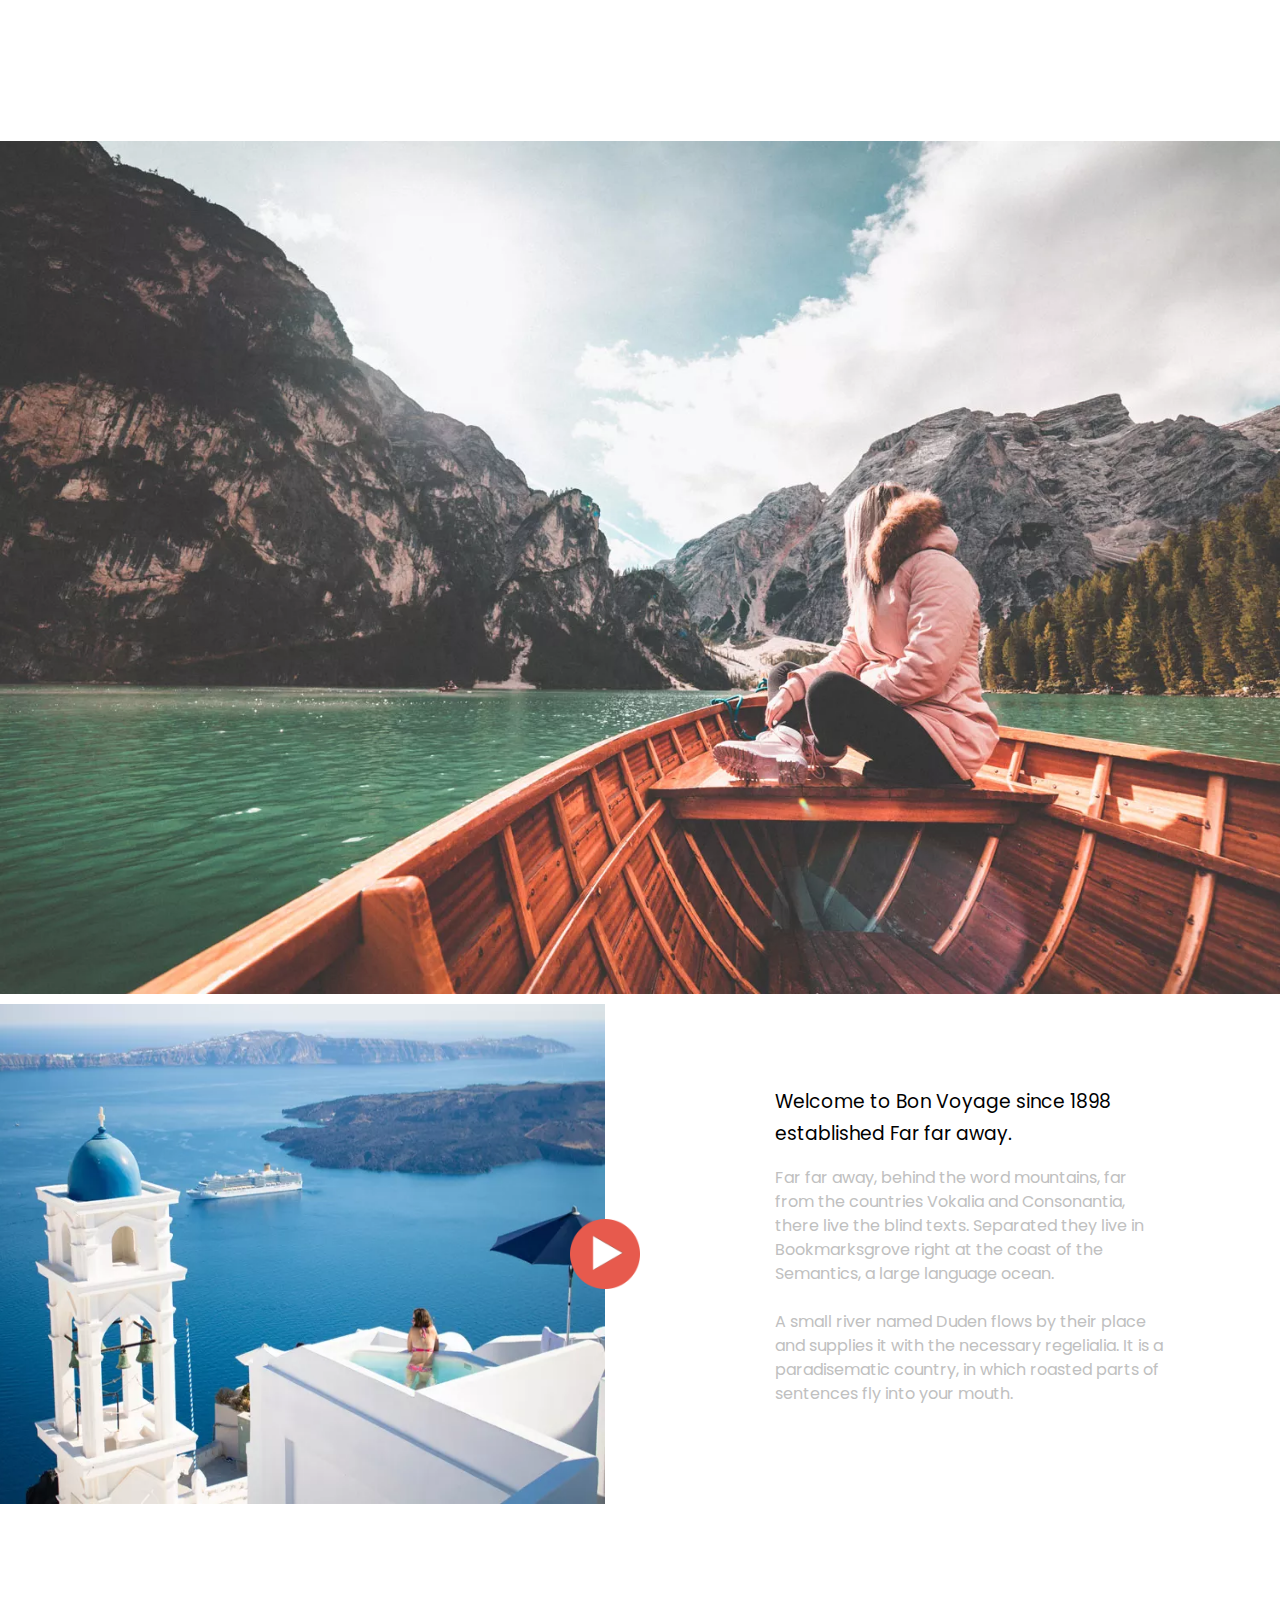
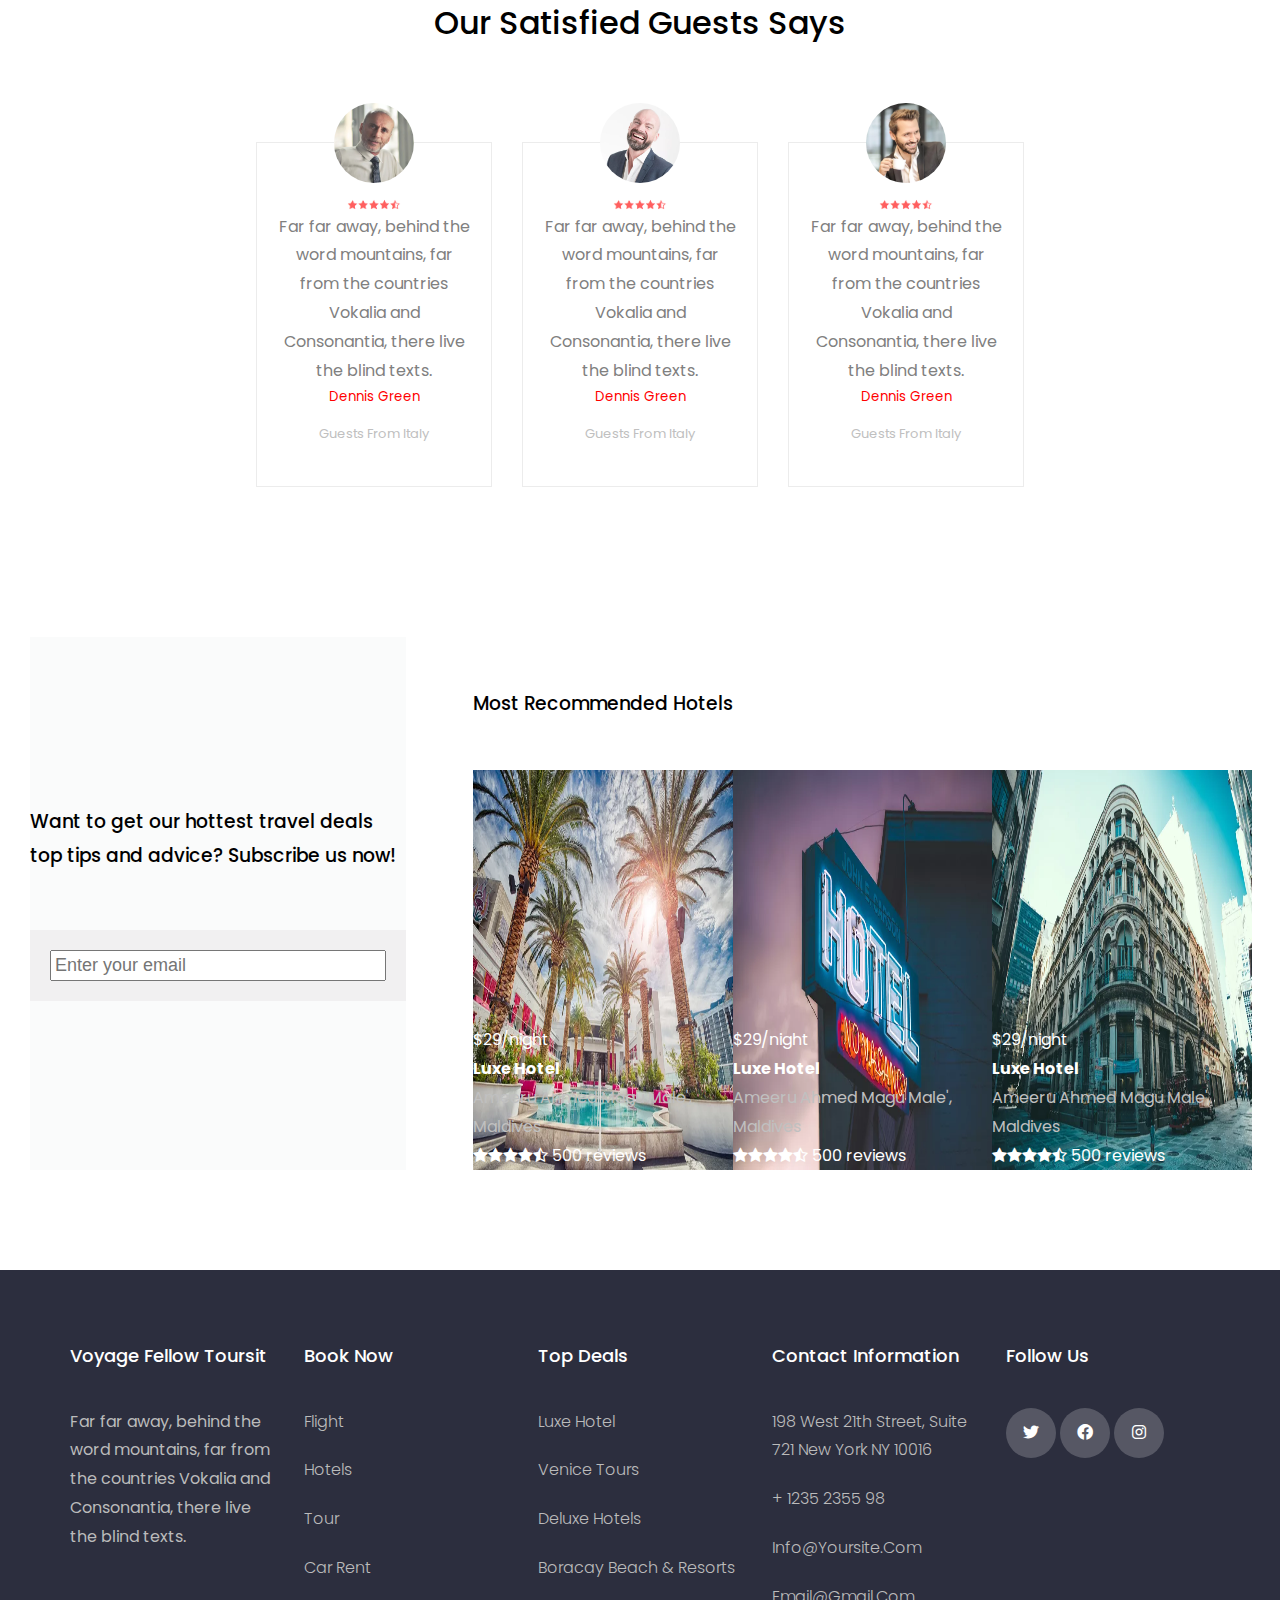
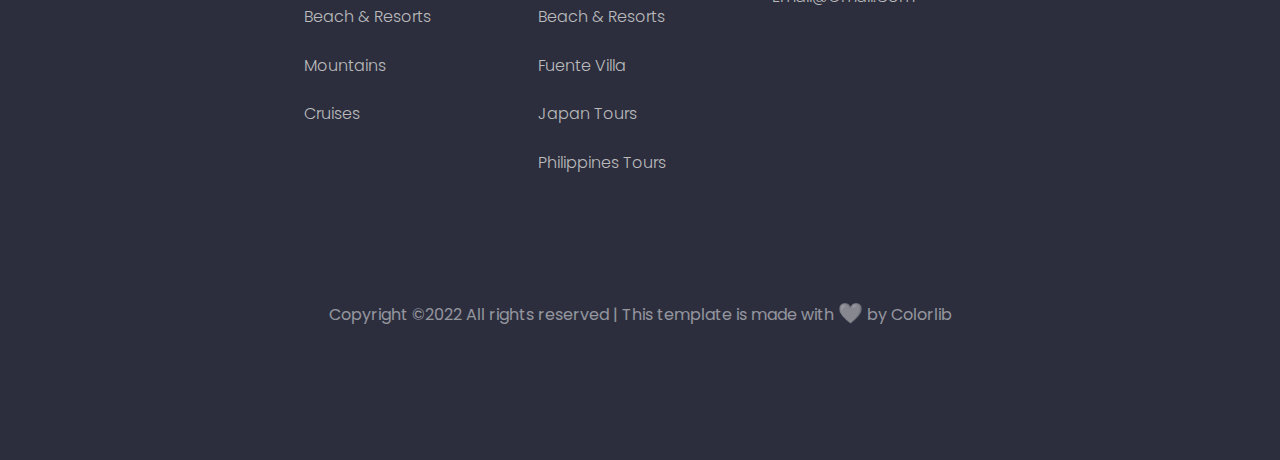
==== about.html @ 67fea46e "about page added" ====
<!DOCTYPE html>
<html lang="en">

<head>
    <meta charset="UTF-8">
    <meta http-equiv="X-UA-Compatible" content="IE=edge">
    <meta name="viewport" content="width=device-width, initial-scale=1.0">
    <title>About Us</title>

    <link rel="stylesheet" href="about.css">

    <link rel="stylesheet" href="footerstyle.css">
    <link rel="stylesheet" type="text/css" href="https://cdnjs.cloudflare.com/ajax/libs/font-awesome/6.0.0-beta3/css/all.min.css">
    <link rel="stylesheet" href="https://cdnjs.cloudflare.com/ajax/libs/font-awesome/4.7.0/css/font-awesome.min.css">

</head>

<body>
    <div class="upper">
        <img src="./images/about/header.webp" alt="">
    </div>


    <div class="main">

        <div class="pool-main">
            <div class="pool">
                <div class="pool-img">
                    <img src="./images/about/pool.webp" alt="" id="img-1">
                    <a href="https://vimeo.com/45830194" class="button popup-vimeo"><span class="ion-ios-play"><img
                                src="./images/about/play.png" alt="" id="play"></span></a>
                </div>
            </div>
            <div class="pool-content">
                <h3>Welcome to Bon Voyage since 1898 established Far far away.</h3>

                <p>Far far away, behind the word mountains, far from the countries Vokalia and Consonantia, there live
                    the blind texts. Separated they live in Bookmarksgrove right at the coast of the Semantics, a large
                    language ocean.
                    <br>
                    <br>
                    A small river named Duden flows by their place and supplies it with the necessary regelialia. It is
                    a paradisematic country, in which roasted parts of sentences fly into your mouth.
                </p>
            </div>
        </div>

        <div class="satisfied">
           <h1>Our Satisfied Guests Says</h1>
        </div>

        <div class="cards">
            <div class="card">
                <a href="#">
                    <span><img src="./images/about/person1.webp" alt="" id="card-image"></span>
                </a>


                <img src="./images/about/stars.png" alt="" id="stars-img">
               <div class="content-1">
                   Far far away, behind the word mountains, far from the countries Vokalia and Consonantia, there live the blind texts.
               </div>

               <div class="content-2">
                   <h5>Dennis Green</h5>
   
                   <p>Guests From Italy</p>
               </div>
            </div>
            <div class="card">
                <a href="#">
                    <span><img src="./images/about/person2.webp" alt="" id="card-image"></span>
                </a>


                <img src="./images/about/stars.png" alt="" id="stars-img">
               <div class="content-1">
                   Far far away, behind the word mountains, far from the countries Vokalia and Consonantia, there live the blind texts.
               </div>

               <div class="content-2">
                   <h5>Dennis Green</h5>
   
                   <p>Guests From Italy</p>
               </div>
            </div>
            <div class="card">
                <a href="#">
                    <span><img src="./images/about/person3.webp" alt="" id="card-image"></span>
                </a>


                <img src="./images/about/stars.png" alt="" id="stars-img">
               <div class="content-1">
                   Far far away, behind the word mountains, far from the countries Vokalia and Consonantia, there live the blind texts.
               </div>

               <div class="content-2">
                   <h5>Dennis Green</h5>
   
                   <p>Guests From Italy</p>
               </div>
            </div>
            
            


        </div>

        <div class="recommended">
            <div class="first">
                <h3>Want to get our hottest travel deals top tips and advice? Subscribe us now!</h3>
                <br>
                <br>
                <div class="email">
                    <input type="text" placeholder="Enter your email">
                </div>
            </div>
            <div class="second">
                <div class="content">
                    <h3><span>Most Recommended Hotels</span> </h3>
                </div>

                <div class="images">
                    <div class="image image-1">

                        <div class="btn b1">

                        </div>
                        <div class="content">
                            $29/night

                            <h4>Luxe Hotel</h4>

                            <p>Ameeru Ahmed Magu Male', Maldives</p>

                            <div class="stars">
                                <i class="fa fa-star" aria-hidden="true"></i><i class="fa fa-star" aria-hidden="true"></i><i class="fa fa-star" aria-hidden="true"></i><i class="fa fa-star" aria-hidden="true"></i><i class="fa fa-star-half-full"></i>
                                500 reviews
                            </div>
                        </div>
                    </div>
                    <div class="image image-2">
                        <div class="btn b2">

                        </div>
                        <div class="content">
                            $29/night

                            <h4>Luxe Hotel</h4>

                            <p>Ameeru Ahmed Magu Male', Maldives</p>

                            <div class="stars">
                                <i class="fa fa-star" aria-hidden="true"></i><i class="fa fa-star" aria-hidden="true"></i><i class="fa fa-star" aria-hidden="true"></i><i class="fa fa-star" aria-hidden="true"></i><i class="fa fa-star-half-full"></i>
                                500 reviews
                            </div>
                        </div>
                    </div>
                    <div class="image image-3">
                        <div class="btn b3">
                            
                        </div>
                        <div class="content">
                            $29/night
                            
                            <h4>Luxe Hotel</h4>
                            
                            <p>Ameeru Ahmed Magu Male', Maldives</p>
                            
                            <div class="stars">
                                <i class="fa fa-star" aria-hidden="true"></i><i class="fa fa-star" aria-hidden="true"></i><i class="fa fa-star" aria-hidden="true"></i><i class="fa fa-star" aria-hidden="true"></i><i class="fa fa-star-half-full"></i>
                                500 reviews
                            </div>
                        </div>
                    </div>
                </div>
            </div>
        </div>
    </div>


    <script src="./footer.js"></script>
</body>

</html>
---- about.css ----
* {
    margin: 0;
    padding: 0;
    box-sizing: border-box;
}


.upper img {
    width: 100%;
    
}


.pool-main {
    display: grid;
    grid-template-columns: 50% 50%;
    justify-content: center;
    align-items: center;
}

.pool-main .pool {
    width: 100%;
    height: fit-content;
    /* border: 1px solid saddlebrown; */
    box-sizing: border-box;
}

.pool-main .pool img {
    width: 100%;
}

.pool-main .pool-content {
    margin-left: 100px;
    margin-right: 150px;
    /* margin-top: 50px; */
}

.pool-content h3 {
    padding-top: 0;
    margin-top: 0;
    font-weight: normal;
}

.pool-main .pool-content h3 {
    line-height: 2rem;
    padding: 0;
    margin: 0;
}

.pool-main .pool-content p {
    color: silver;
    line-height: 1.5rem;
}

.pool-img {
    display: flex;
    position: relative;
}

.pool-img #img-1 {
    display: inline-block;
    height: 500px;
}

#play {
    width: 70px;
    position: absolute;
    right: -3%;
    top: 50%;
    transform: translateY(-50%);
}

.recommended {
    display: grid;
    grid-template-columns: 34% 64%;
    justify-content: space-between;
    align-items: center;
    gap: 1%;
    margin-top: 150px;
    margin-bottom: 100px;
    padding-left: 30px;
    padding-right: 20px;
}

.first {
    background-color: #FAFBFB;
    height: 100%;
    display: flex;
    flex-direction: column;
    justify-content: center;
    /* padding-left: 30px; */
}

.first h3 {
    font-weight: 500;
}

.second .content h3 {
    font-weight: 500;
}



.recommended .images .image .content {
    background: transparent;
    display: flex;
    flex-direction: column;
    justify-content: flex-end;

}

.recommended .images .image:hover {
    color: black;
}

.images {
    margin-top: 50px;
    display: flex;
}

.second .images .image .content p {
    color: silver;
    margin: 0;
}




.second .images .image {
    width: 33%;
    height: 33%;
    color: white;
    background-size: 100% 100%;
    /* background-color: green; */
}

.image-1 {
    background-color: hotpink;
    background-image: url(./images/about/trees.webp);

    position: relative;
}

.image-2 {
    background-color: indigo;
    background-image: url(./images/about/hotel.webp);
    position: relative;
}

.image-3 {
    background-color: lemonchiffon;
    background-image: url(./images/about/old_building.webp);
    position: relative;
}

.image-1 .content {
    position: absolute;
    bottom: 0;
}

.image-2 .content {
    position: absolute;
    bottom: 0;
}

.image-3 .content {
    position: absolute;
    bottom: 0;
}

.email {
    background-color: #F1F0F1;
    width: fit-content;
    padding: 20px;
}

.btn {
    height: 400px;
    width: 100%;
    display: flex;
    align-items: center;
    justify-content: center;
    transition: 0.5s;

}

.b1,
.b2,
.b3 {
    background: -webkit-linear-gradient(transparent 50%, white 50%);
    background-size: 100% 800px;

}

.b1:hover {
    background-position: 0 -150px;
}

.b2:hover {
    background-position: 0 -150px;
}

.b3:hover {
    background-position: 0 -150px;
}

.satisfied {
    width: 100%;
    text-align: center;
    margin: auto;
    margin-top: 90px;
    margin-bottom: 90px;
}

.satisfied h1 {
    font-weight: 500;
}

/* cards section */

.cards {
    width: 60%;
    margin: auto;
    display: flex;
    justify-content: space-between;
    height: fit-content;
    gap: 30px;
    text-align: center;
    margin-top: 80px;
    box-sizing: border-box;
}

.cards .card {
    border: 1px solid rgba(192, 192, 192,0.3);
    display: flex;
    flex-direction: column;
    justify-content: space-between;
    padding: 20px;
    position: relative;
}

#stars-img {
    width: 70px;
    margin: auto;
    margin-top: 30px;
    margin-bottom: 0;
}

.content-1 {
    color: grey;
}

.content-2 {
    margin-bottom: 20px;
}

.cards h5 {
    color: red;
    font-weight: normal;
}

.card p {
    color: silver;
    font-size: small;
    margin-bottom: 0;
}
        

#card-image {
    width: 80px;
    border-radius: 50%;
    position: absolute;
    top: -40px;
    transform: translateX(-50%);
}



/* Extra small devices (phones, 600px and down) */
@media only screen and (max-width: 768px) {}

/* Small devices (portrait tablets and large phones, 600px and up) */
@media only screen and (max-width: 768px) {
    .recommended {
        display: grid;
        grid-template-columns: 100%;
        justify-content: space-between;
        align-items: center;
        gap: 1%;
    }

    #play {
        width: 70px;
        position: absolute;
        right: 45%;
        top: 95%;
        transform: translateX(-50%);
    }

    .pool-main {
        grid-template-columns: 100%;
        gap: 70px;
    }

    .second .content {
        margin-top: 30px;
    }

    .images {
        margin-top: 50px;
        display: flex;
        flex-direction: column;
    }

    .recommended .first .email {
        width: 100%;
    }

    input {
        width: 100%;
        font-size: large;
        padding: 3px;
    }

    .second .images .image {
        width: 100%;
        height: 100%;
        color: white;
        background-size: 100% 100%;
        /* background-color: green; */
    }
}

/* Medium devices (landscape tablets, 768px and up) */
@media only screen and (min-width: 768px) {
    .recommended {
        display: grid;
        grid-template-columns: 100%;
        justify-content: space-between;
        align-items: center;
        gap: 1%;


    }

    #play {
        width: 70px;
        position: absolute;
        right: 45%;
        top: 95%;
        transform: translateX(-50%);
    }

    .pool-main {
        grid-template-columns: 100%;
        gap: 70px;
    }

    .second .content {
        margin-top: 50px;
    }

    .images {
        margin-top: 50px;
        display: flex;
        flex-direction: row;
    }

    .recommended .first .email {
        width: 95%;
    }

    .recommended .first .email input {
        width: 100%;
        font-size: large;
        padding: 3px;
    }

    .second .images .image {
        width: 33%;
        height: 33%;
        color: white;
        background-size: 100% 100%;
        /* background-color: green; */
    }
}

/* Large devices (laptops/desktops, 992px and up) */
@media only screen and (min-width: 992px) {}

/* Extra large devices (large laptops and desktops, 1200px and up) */
@media only screen and (min-width: 980px) {
    .recommended {
        display: grid;
        grid-template-columns: 34% 64%;
        justify-content: space-between;
        align-items: center;
        gap: 1%;

    }

    #play {
        width: 70px;
        position: absolute;
        right: -35px;
        top: 50%;
        transform: translateY(-50%);
    }

    .pool-main {
        grid-template-columns: 50% 50%;
    }

    .first {
        width: 90%;
    }

    .images {
        margin-top: 50px;
        display: flex;
        flex-direction: row;
    }

    .recommended .first .email {
        width: 100%;
    }

    .recommended .first .email input {
        width: 100%;
        font-size: large;
        padding: 3px;
    }

    .second .images .image {
        width: 33%;
        height: 33%;
        color: white;
        background-size: 100% 100%;
        /* background-color: green; */
    }
}
---- footerstyle.css ----
@import url('https://fonts.googleapis.com/css2?family=Poppins:wght@300;400;500;600;700&display=swap');
body{
    margin-top: 11%;
}
body{
    line-height: 1.8;
    font-family: 'Poppins', sans-serif;
}

*{
   padding: 0px;
   margin: 0px;
   box-sizing: border-box;


}
.container{

    max-width: 1170px;
   
    margin: auto;
}
.row{
    display: flex;
    flex-wrap: wrap;
}

ul{
    list-style: none;
}
.footer{
   background-color: #2c2e3e;
    padding: 70px 0;
}
.footer-col{
    width: 20%;
    padding: 0 15px;
}
.footer-col h4{
       font-size: 18px;
       color: #ffffff;
       text-transform: capitalize;
       margin-bottom: 35px;
       font-weight: 500;
       position: relative;
}
.footer-col h4::before{
    content: '';
    position: absolute;
    left: 0;
    bottom: -10px;
    height: 2px;
    box-sizing: border-box;
    
}
.footer-col ul li:not(:last-child){
          margin-bottom: 20px;
}

.footer-col ul li a{
    font-size: 16px;
    text-transform: capitalize;
    color: #ffffff;
    font-weight: 300;
    color: #bbbbbb;
    display: block;
    transition: all 0.3s ease;
    text-decoration: none;
}
.footer-col ul li a:hover{
    color: #ffffff;
    padding-left: 5px;
}
.footer-col .social-links a{
    display: inline-block;
    height: 50px;
    width: 50px;
    background-color: rgba(255,255,255,0.2) ;
    margin-right: 0 10px 10px 0;
    text-align: center;
    line-height: 50px;
    border-radius: 50%;
    color: #ffffff;
   transition: all 0.5s ease ;
}
.footer-col .social-links a:hover{
    color: #24262b;
    background-color: #ffffff;
}
.greytext{
    color: #bbbbbb;
}
/* for top paragraph */
footer-col p{
    color: rgba(255, 255, 255, 0.5);
}
p {
    margin-top: 0;
    margin-bottom: 1rem;
}
*, *::before, *::after {
    /* -webkit-box-sizing: border-box; */
    box-sizing: border-box;
}
p {
    display: block;
    margin-block-start: 1em;
    margin-block-end: 1em;
    margin-inline-start: 0px;
    margin-inline-end: 0px;
}
 .footer-col {
    font-size: 16px;
    background: #2C2E3E;
    /* padding: 8em 0; */
} 

/* for copyright text */

.copyright{
    color: rgba(255, 255, 255, 0.5);
    margin-top: 10%;
    margin-bottom: 1rem;
    text-align: center;
}
.copyright{
    display: block;
    margin-block-start: 1em;
    margin-block-end: 1em;
    margin-inline-start: 0px;
    margin-inline-end: 0px;
    margin-top: 10%;
    margin-bottom: 5%;
}
/* for heart */
#heart{
  font-size: 20px;
  margin: 0px;
  padding: 0px;
}

/* responsive */

@media( max-width: 767px){
    .footer-col{
        width: 50%;
        margin-bottom: 30px;
    }
    /* .social-links{
        display: flex;
        flex-direction: column;
    } */
}
@media( max-width: 574px){
    .footer-col{
        width: 100%;
      
    }
}
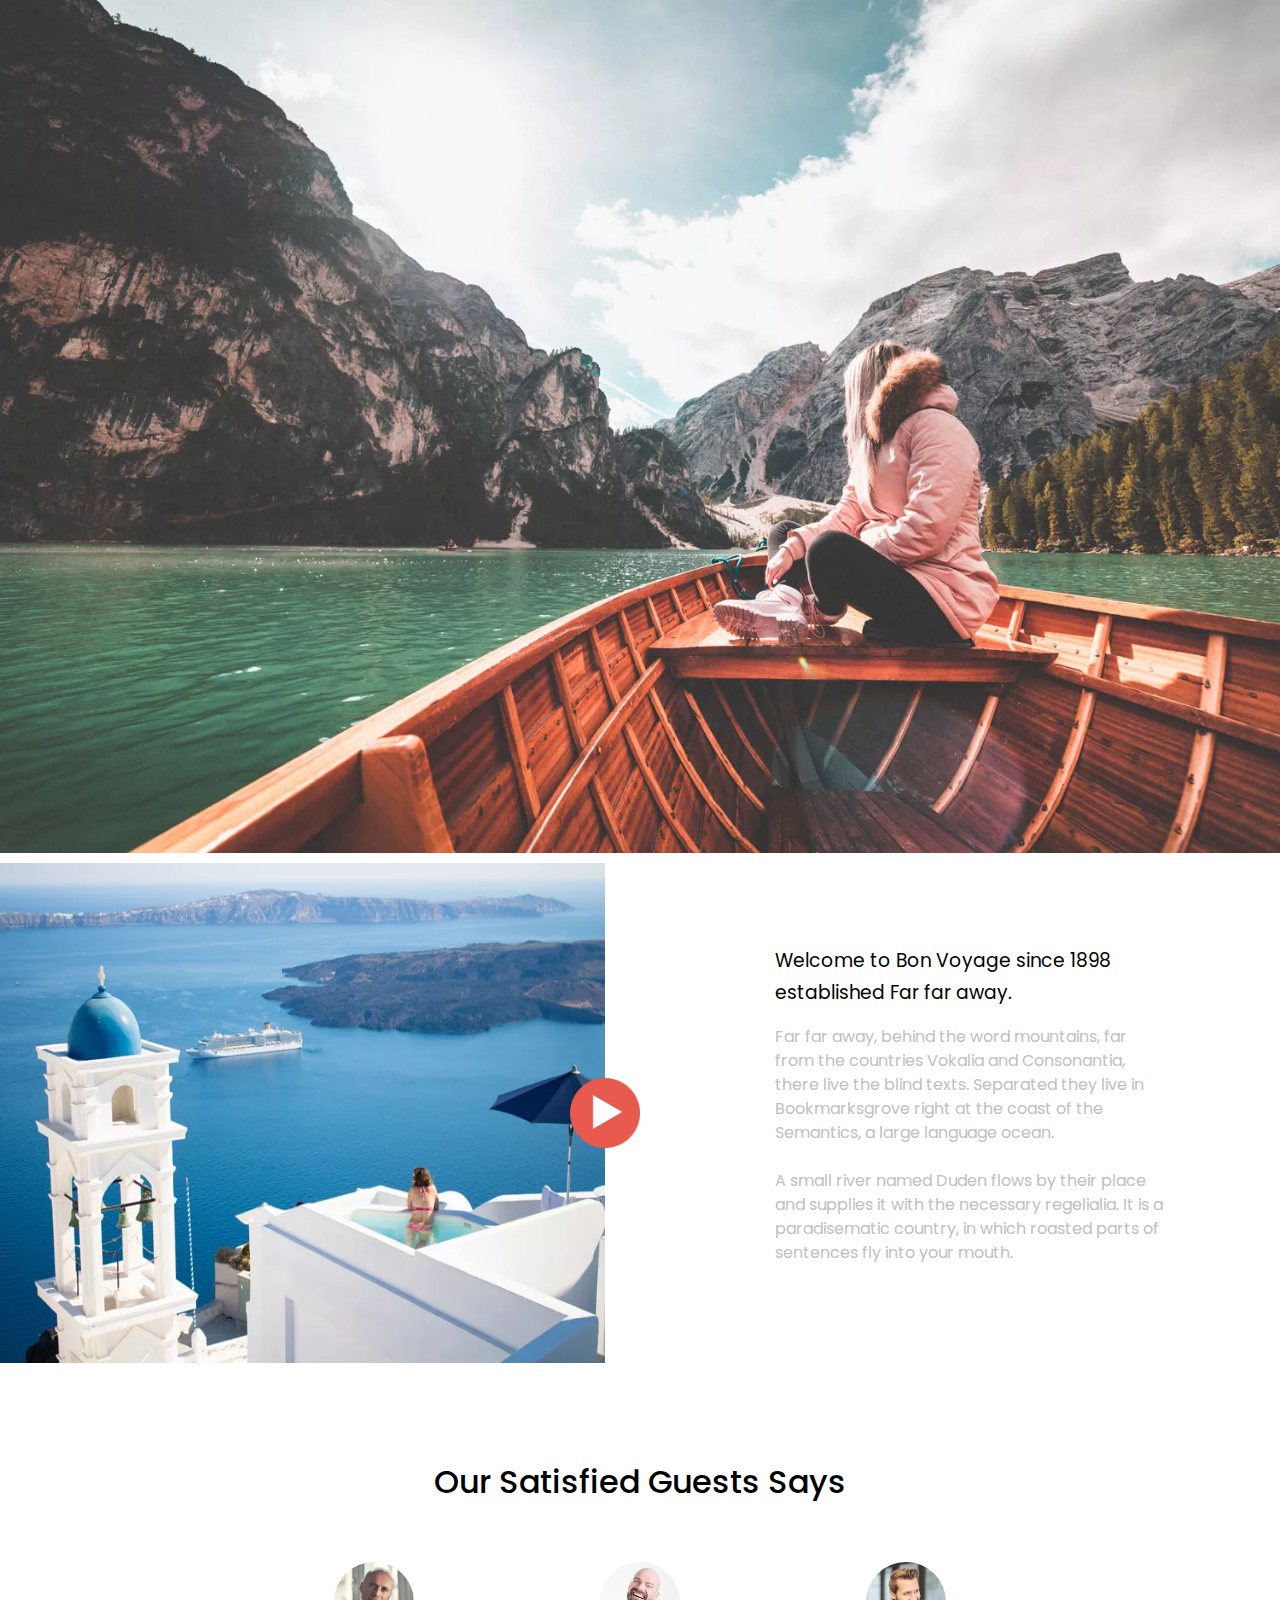
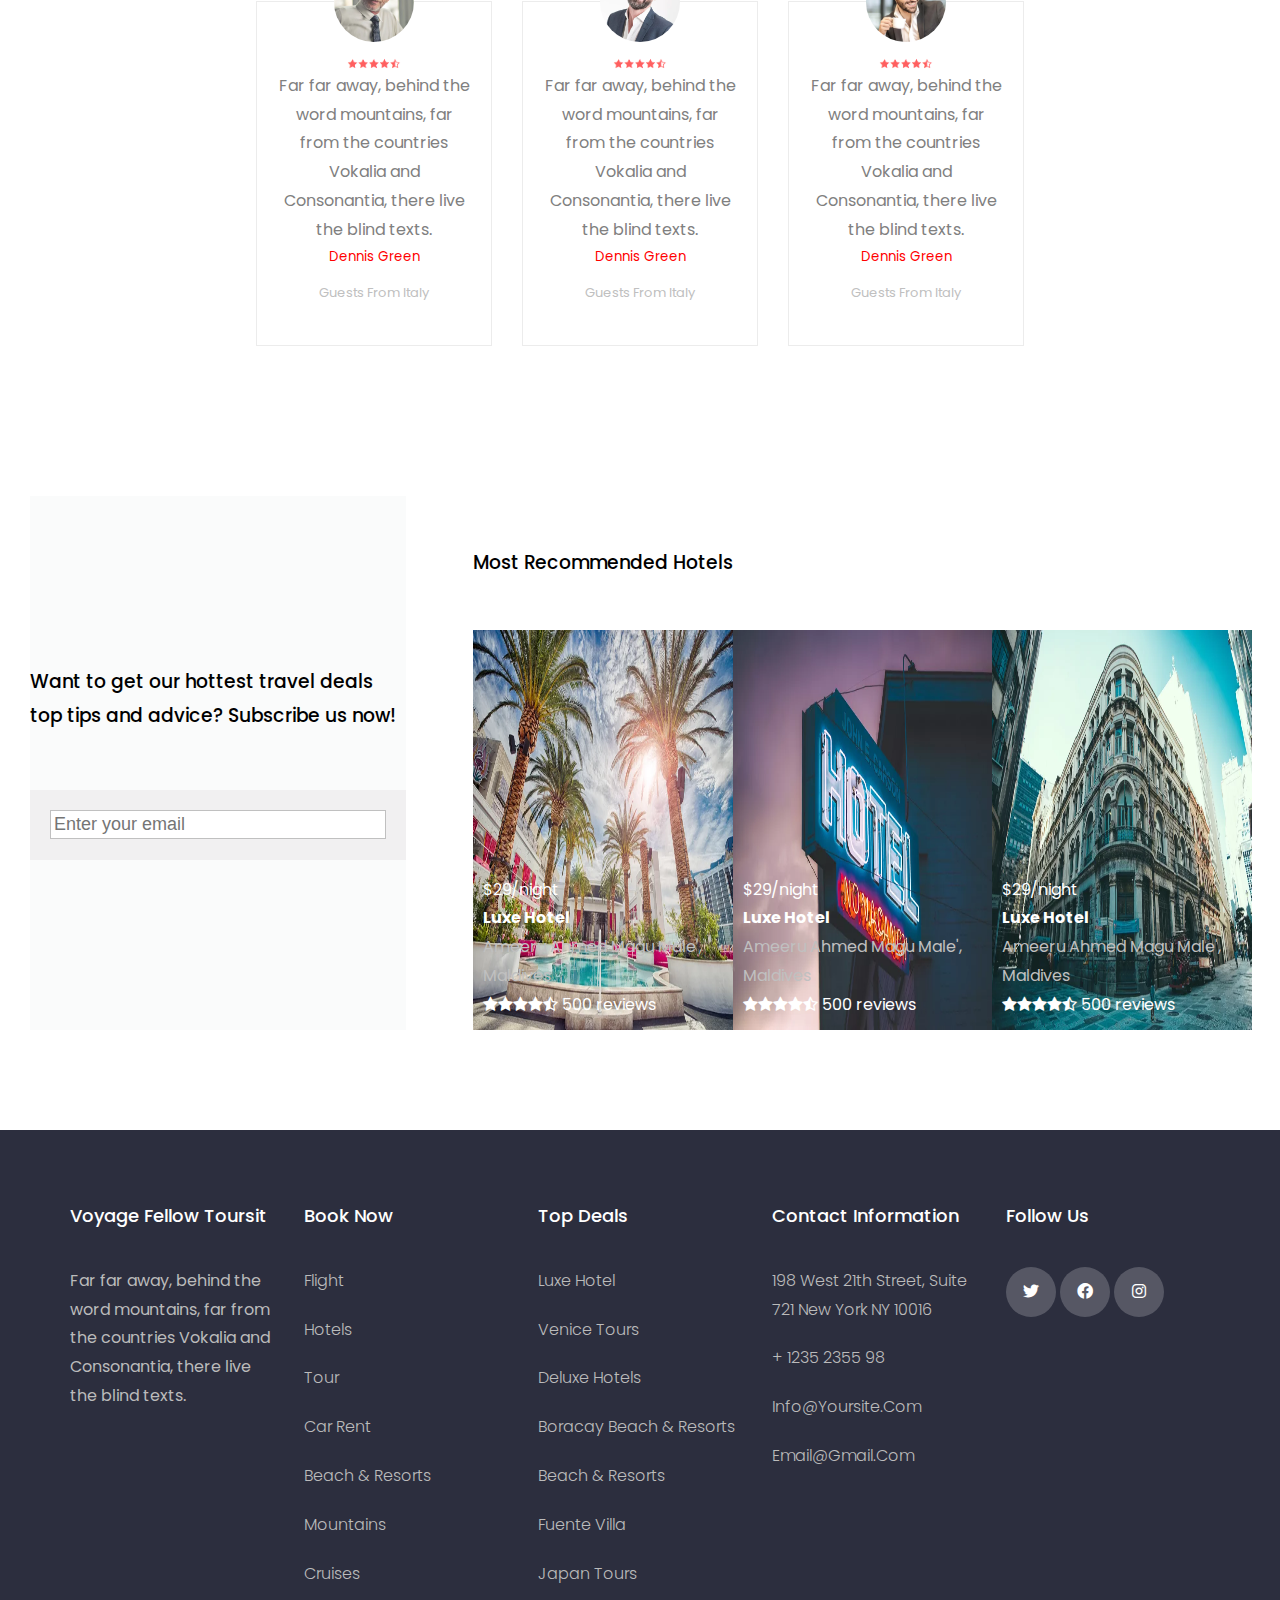
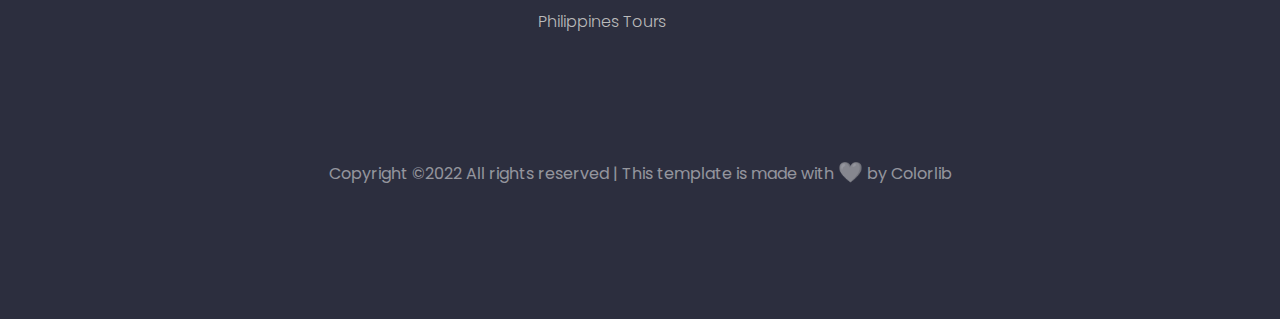
==== commit 79a50baa: "services page" ====
--- a/about.html
+++ b/about.html
@@ -116,6 +116,7 @@
                     <input type="text" placeholder="Enter your email">
                 </div>
             </div>
+            
             <div class="second">
                 <div class="content">
                     <h3><span>Most Recommended Hotels</span> </h3>
--- a/about.css
+++ b/about.css
@@ -107,6 +107,7 @@
     display: flex;
     flex-direction: column;
     justify-content: flex-end;
+    padding: 10px;
 
 }
 
@@ -132,6 +133,7 @@
     height: 33%;
     color: white;
     background-size: 100% 100%;
+    background-position: center;
     /* background-color: green; */
 }
 
@@ -173,6 +175,11 @@
     background-color: #F1F0F1;
     width: fit-content;
     padding: 20px;
+}
+
+input[type=text] {
+    border: 1px solid silver;
+    
 }
 
 .btn {
@@ -193,16 +200,17 @@
 
 }
 
-.b1:hover {
-    background-position: 0 -150px;
-}
-
-.b2:hover {
-    background-position: 0 -150px;
-}
-
-.b3:hover {
-    background-position: 0 -150px;
+.image:hover .b1 {
+    background-position: 0 -180px;
+
+}
+
+.image:hover .b2 {
+    background-position: 0 -180px;
+}
+
+.image:hover .b3 {
+    background-position: 0 -180px;
 }
 
 .satisfied {
@@ -317,6 +325,8 @@
         width: 100%;
     }
 
+
+
     input {
         width: 100%;
         font-size: large;
--- a/footerstyle.css
+++ b/footerstyle.css
@@ -1,8 +1,6 @@
 
 @import url('https://fonts.googleapis.com/css2?family=Poppins:wght@300;400;500;600;700&display=swap');
-body{
-    margin-top: 11%;
-}
+
 body{
     line-height: 1.8;
     font-family: 'Poppins', sans-serif;
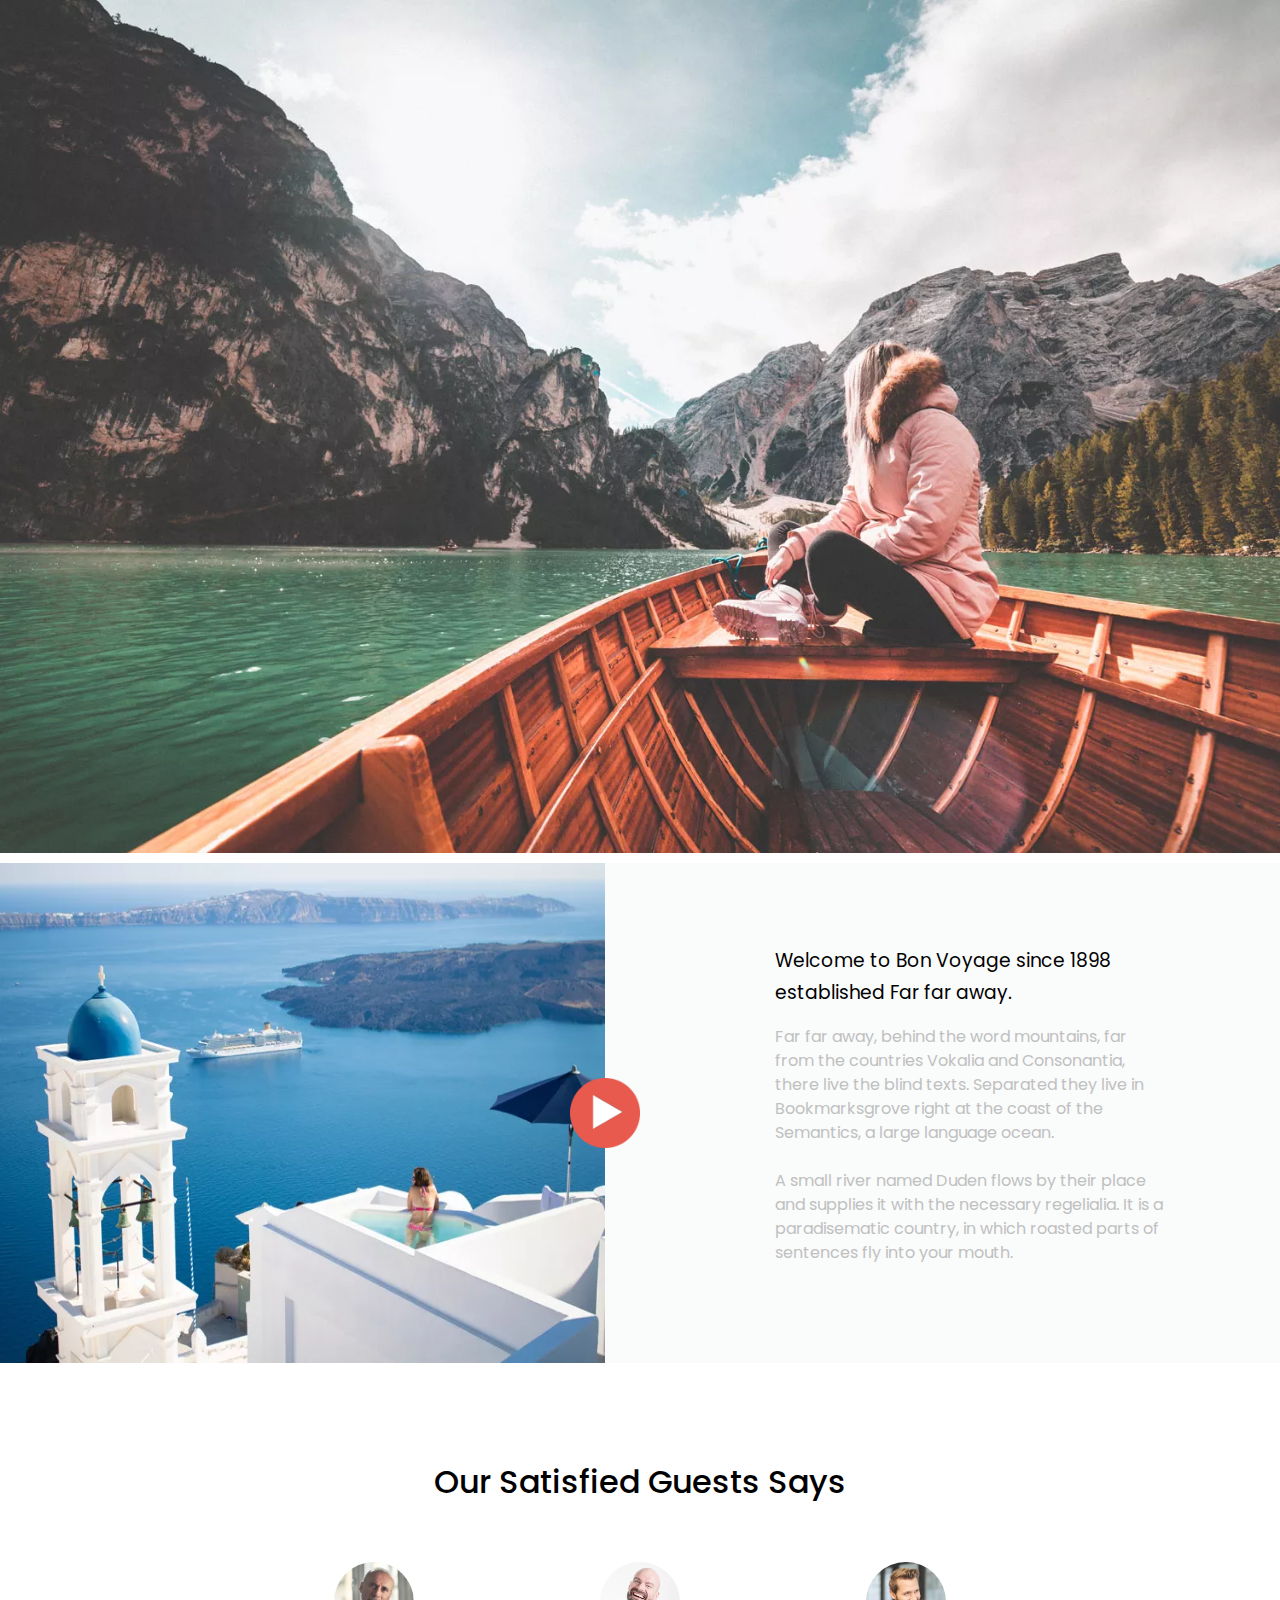
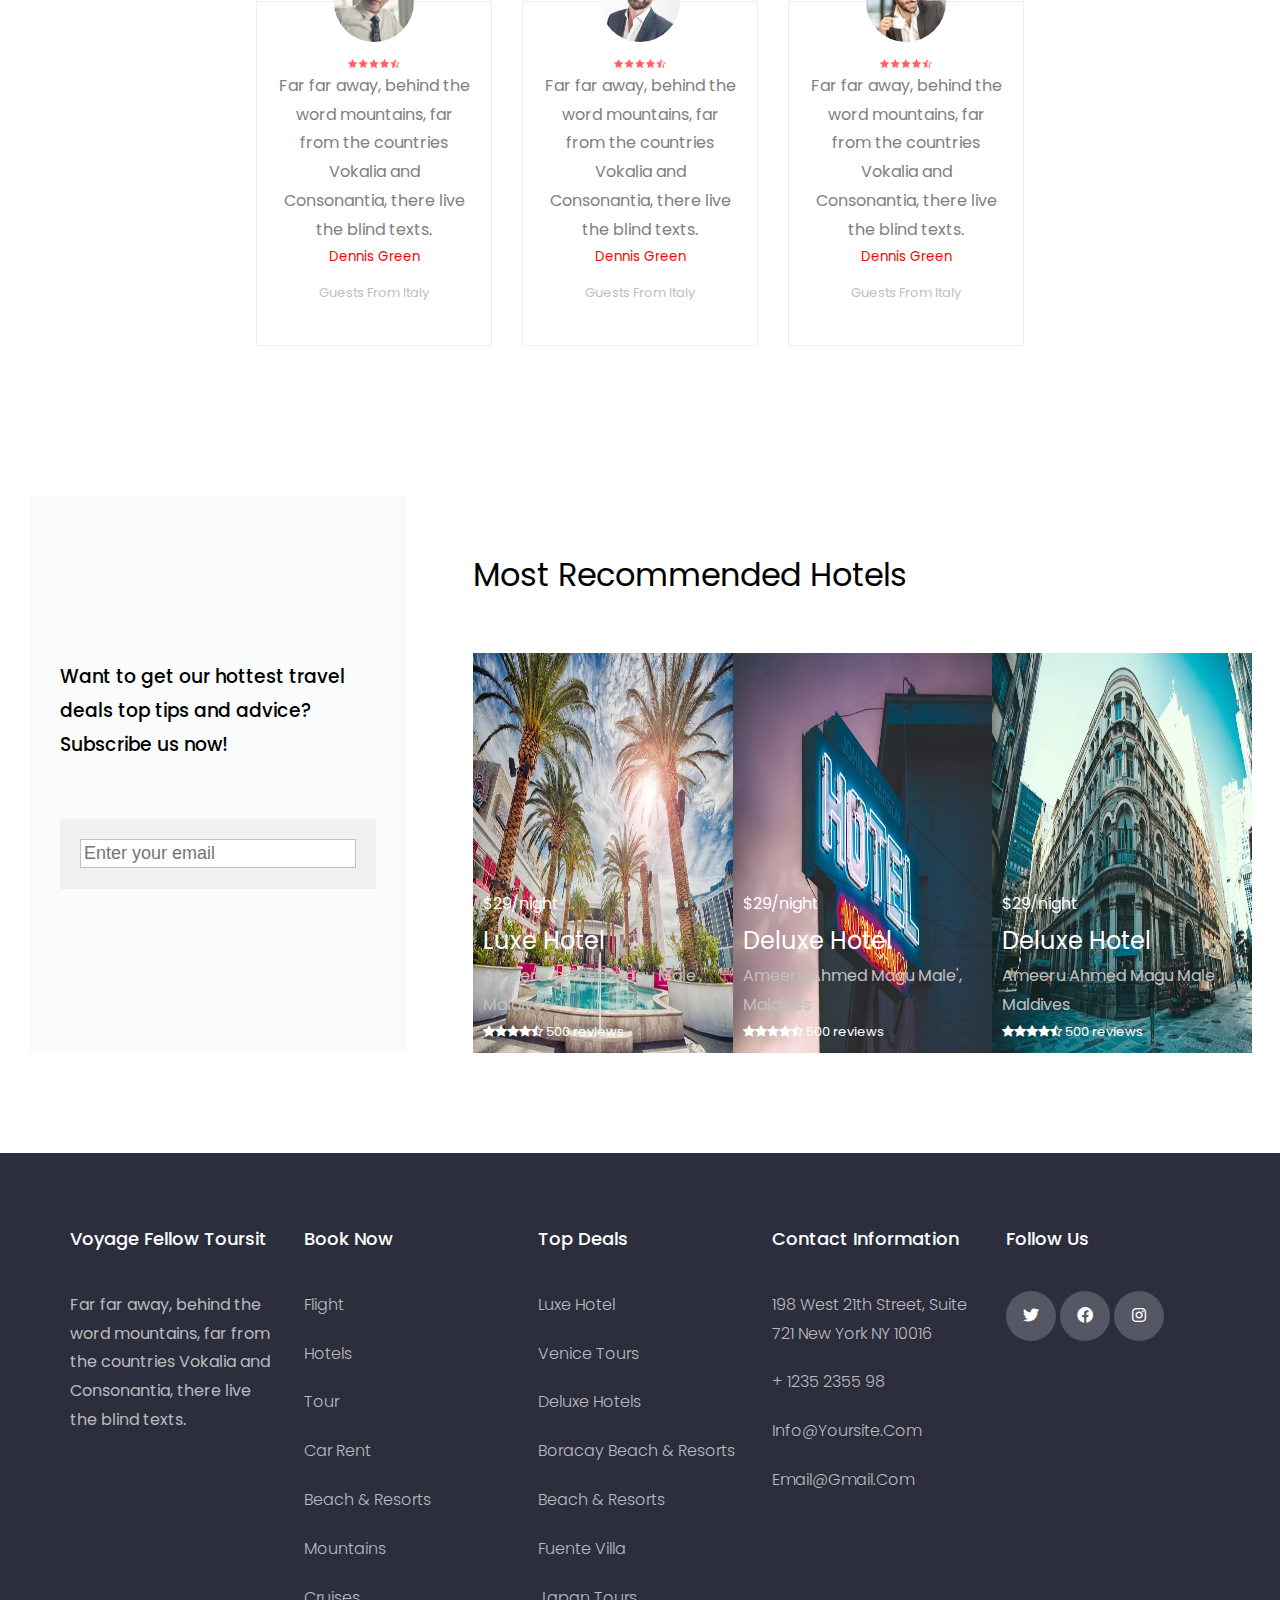
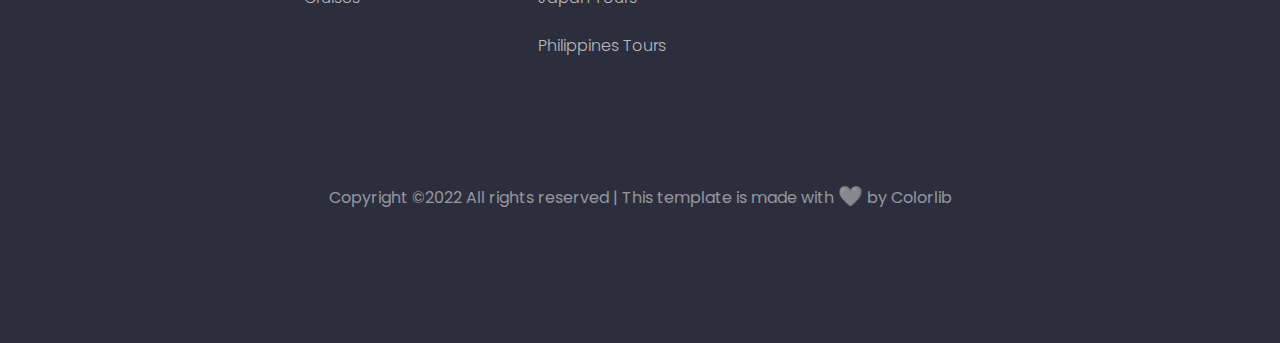
==== commit f534e9d9: "about page css updated" ====
--- a/about.html
+++ b/about.html
@@ -131,7 +131,7 @@
                         <div class="content">
                             $29/night
 
-                            <h4>Luxe Hotel</h4>
+                            <h3>Luxe Hotel</h3>
 
                             <p>Ameeru Ahmed Magu Male', Maldives</p>
 
@@ -148,7 +148,7 @@
                         <div class="content">
                             $29/night
 
-                            <h4>Luxe Hotel</h4>
+                            <h3>Deluxe Hotel</h3>
 
                             <p>Ameeru Ahmed Magu Male', Maldives</p>
 
@@ -165,7 +165,7 @@
                         <div class="content">
                             $29/night
                             
-                            <h4>Luxe Hotel</h4>
+                            <h3>Deluxe Hotel</h3>
                             
                             <p>Ameeru Ahmed Magu Male', Maldives</p>
                             
--- a/about.css
+++ b/about.css
@@ -17,6 +17,7 @@
     grid-template-columns: 50% 50%;
     justify-content: center;
     align-items: center;
+    background-color: #FAFBFB;
 }
 
 .pool-main .pool {
@@ -89,7 +90,7 @@
     display: flex;
     flex-direction: column;
     justify-content: center;
-    /* padding-left: 30px; */
+    padding: 30px;
 }
 
 .first h3 {
@@ -97,7 +98,8 @@
 }
 
 .second .content h3 {
-    font-weight: 500;
+    font-weight: 400;
+    font-size: xx-large;
 }
 
 
@@ -111,6 +113,16 @@
 
 }
 
+.recommended .images .image .content h3 {
+    font-weight: normal;
+    font-size: x-large;
+}
+
+.recommended .images .image .content .stars {
+    font-weight: normal;
+    font-size: small;
+}
+
 .recommended .images .image:hover {
     color: black;
 }
@@ -124,8 +136,6 @@
     color: silver;
     margin: 0;
 }
-
-
 
 
 .second .images .image {
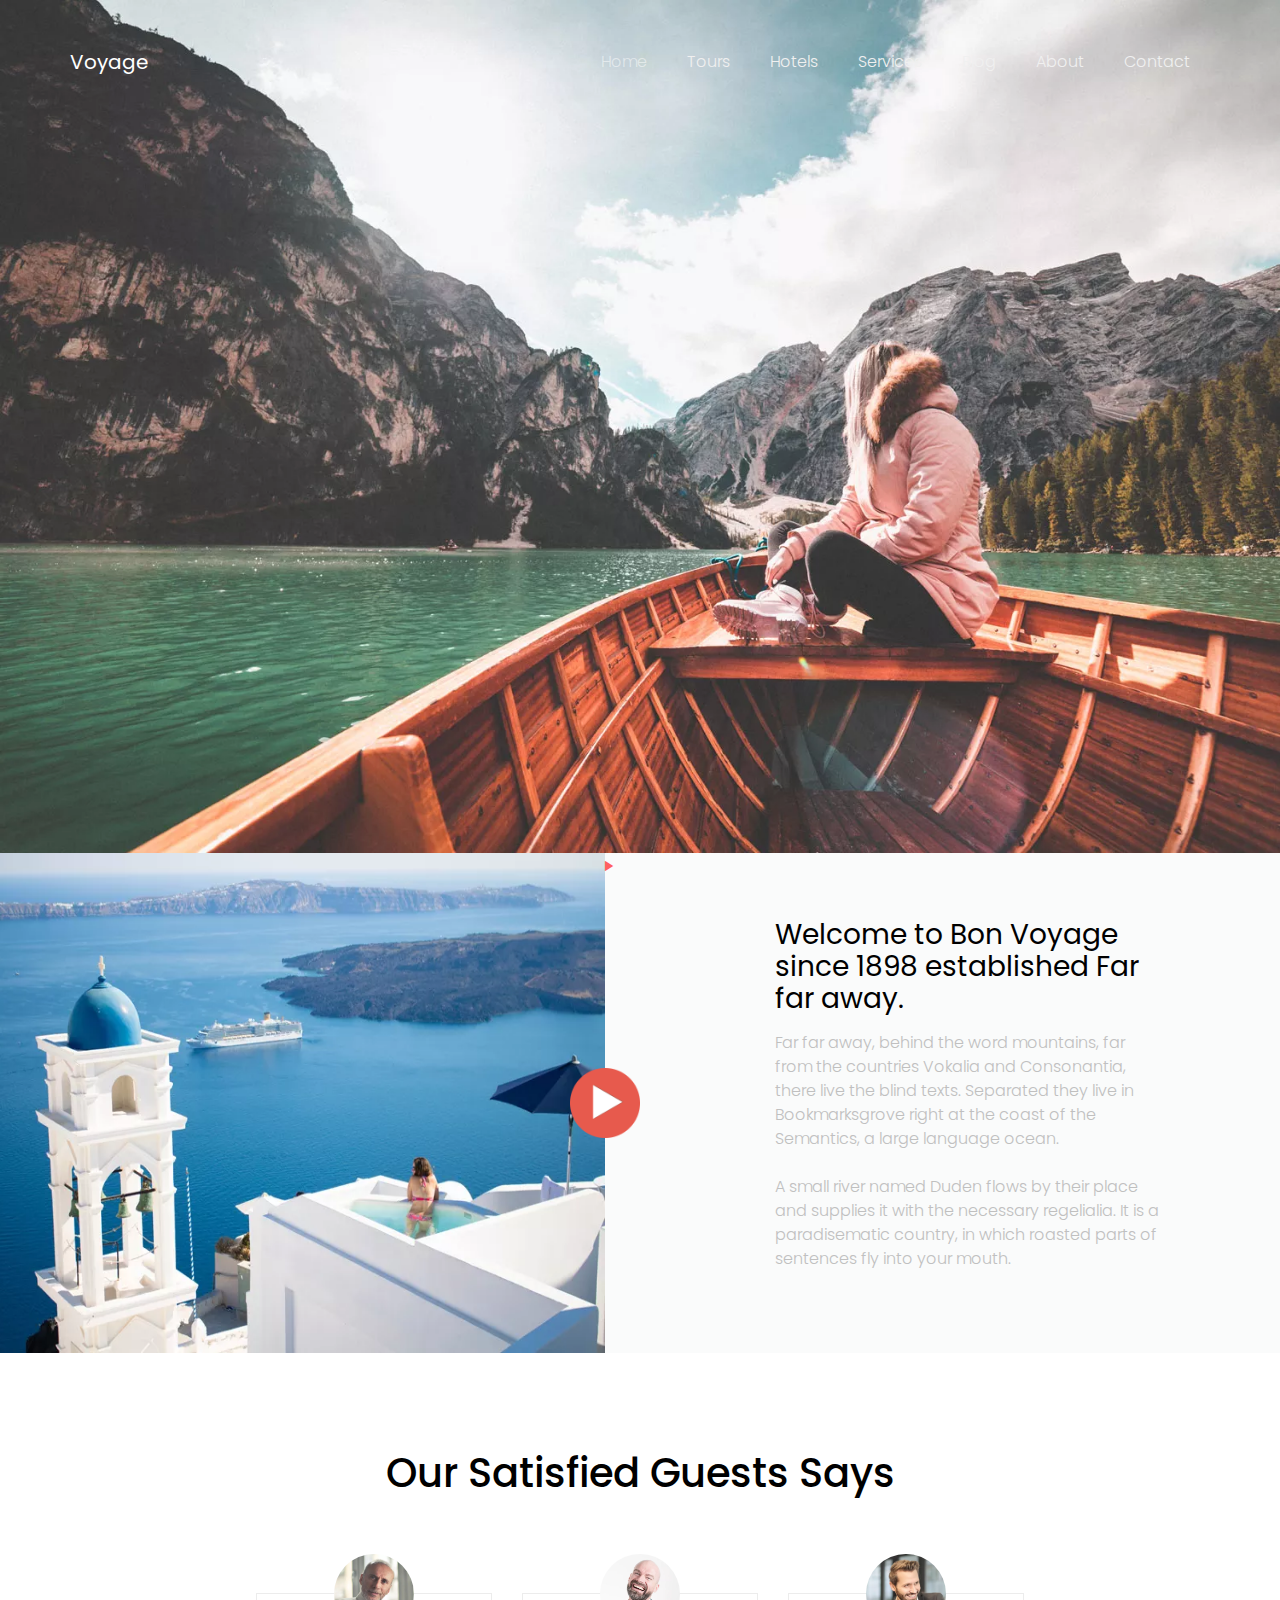
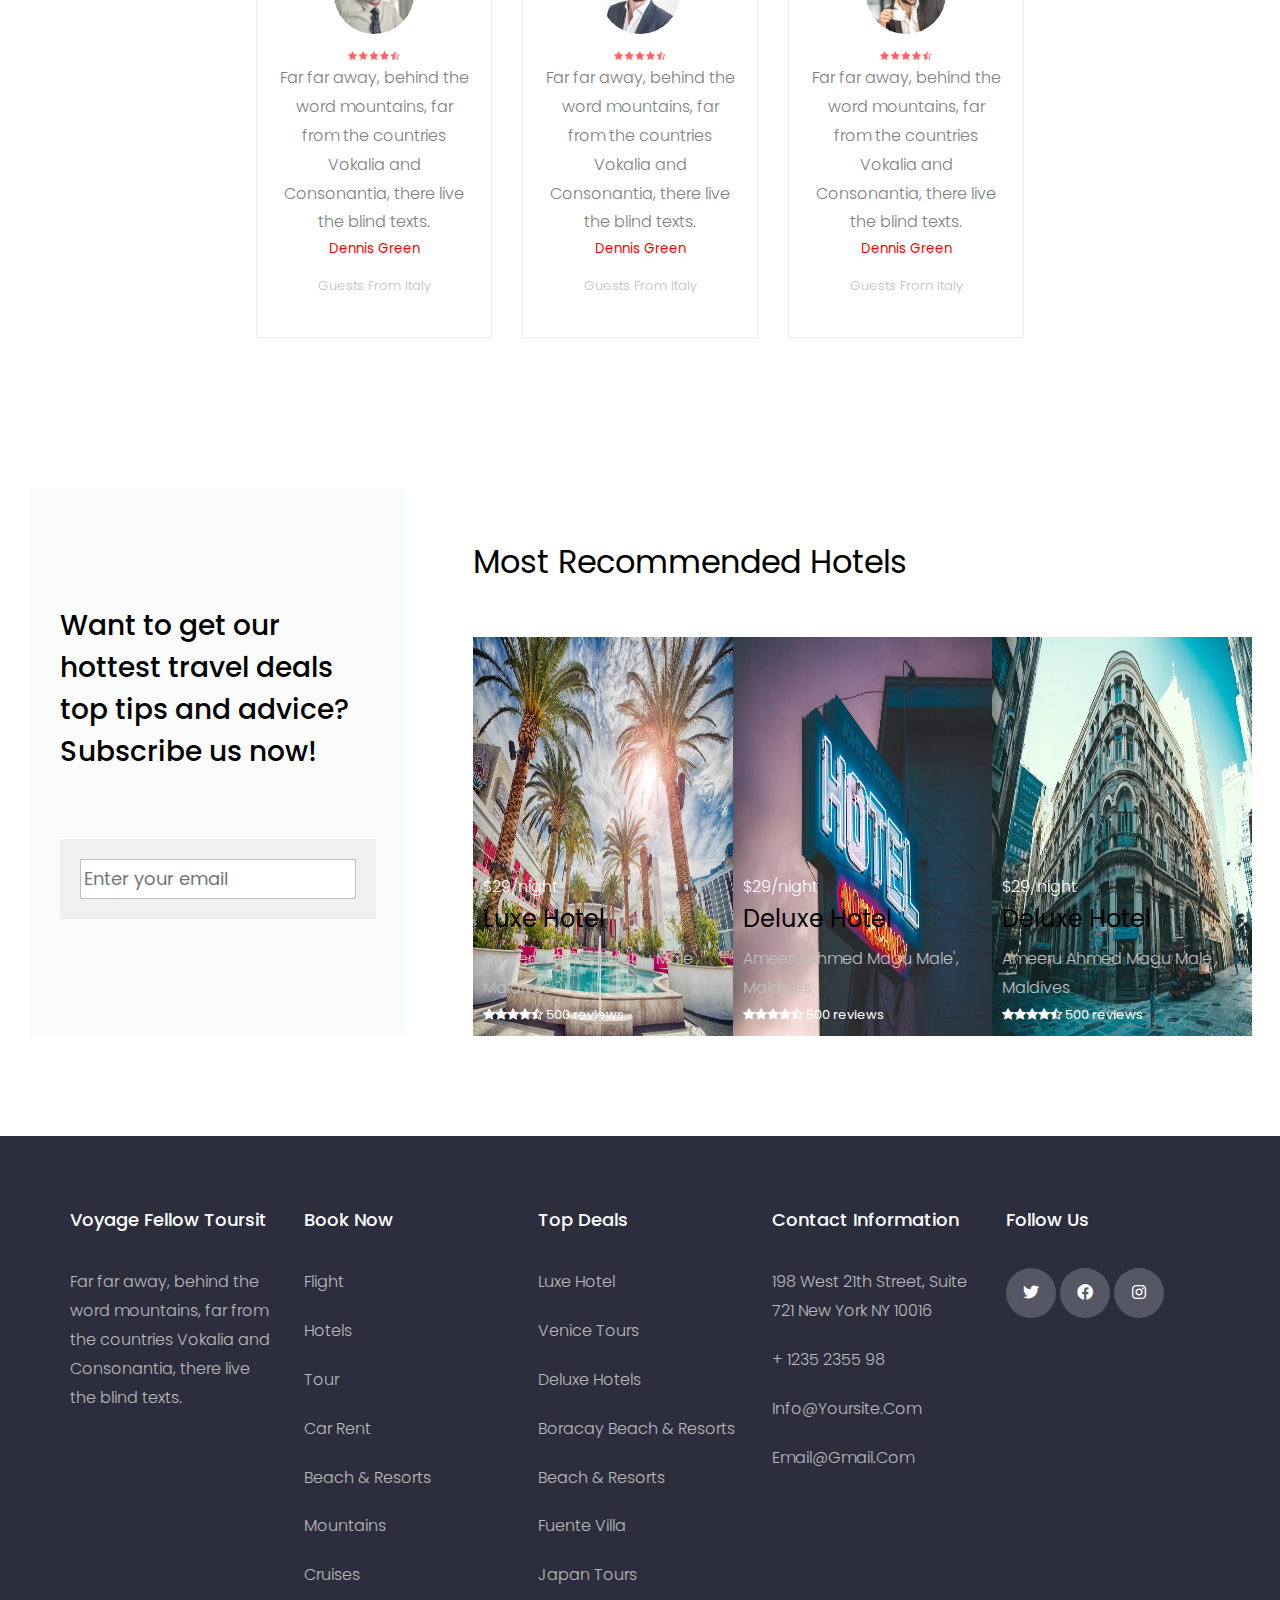
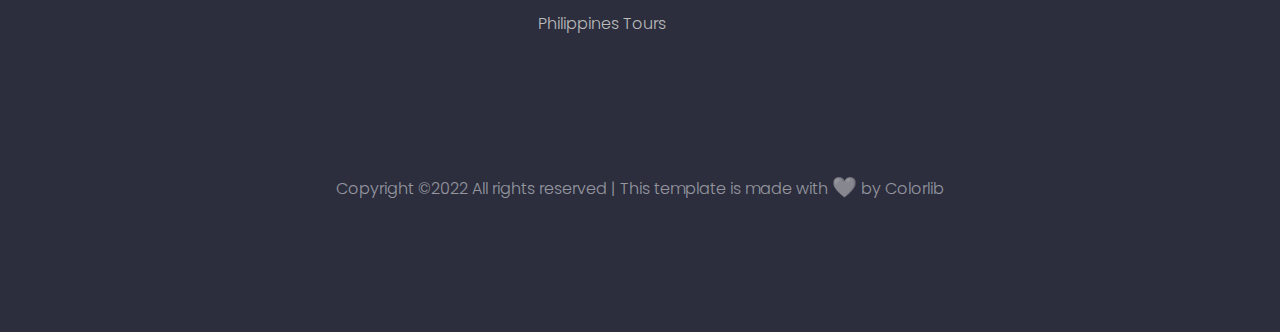
==== commit 5511993e: "added nav to all pages" ====
--- a/about.html
+++ b/about.html
@@ -1,28 +1,43 @@
 <!DOCTYPE html>
 <html lang="en">
-
 <head>
     <meta charset="UTF-8">
     <meta http-equiv="X-UA-Compatible" content="IE=edge">
     <meta name="viewport" content="width=device-width, initial-scale=1.0">
     <title>About Us</title>
-
-    <link rel="stylesheet" href="about.css">
-
-    <link rel="stylesheet" href="footerstyle.css">
-    <link rel="stylesheet" type="text/css" href="https://cdnjs.cloudflare.com/ajax/libs/font-awesome/6.0.0-beta3/css/all.min.css">
+    <link rel="stylesheet" href="css/about.css">
+    <link rel="stylesheet" href="css/style.css">
+    <link rel="stylesheet" href="css/footerstyle.css">
+    <link rel="stylesheet" type="text/css"
+        href="https://cdnjs.cloudflare.com/ajax/libs/font-awesome/6.0.0-beta3/css/all.min.css">
     <link rel="stylesheet" href="https://cdnjs.cloudflare.com/ajax/libs/font-awesome/4.7.0/css/font-awesome.min.css">
-
 </head>
-
 <body>
+<nav class="navbar navbar-expand-lg navbar-dark ftco_navbar bg-dark ftco-navbar-light "
+     id="ftco-navbar">
+    <div class="container">
+        <a class="navbar-brand" href="index.html">Voyage</a>
+        <button class="navbar-toggler collapse" type="button" data-toggle="collapse" data-target="#ftco-nav"
+                aria-controls="ftco-nav" aria-expanded="false" aria-label="Toggle navigation">
+            <span class="oi oi-menu"></span> Menu
+        </button>
+        <div class="navbar-collapse collapse" id="ftco-nav">
+            <ul class="navbar-nav ml-auto">
+                <li class="nav-item active"><a href="index.html" class="nav-link">Home</a></li>
+                <li class="nav-item"><a href="tours.html" class="nav-link">Tours</a></li>
+                <li class="nav-item"><a href="hotels.html" class="nav-link">Hotels</a></li>
+                <li class="nav-item"><a href="services.html" class="nav-link">Services</a></li>
+                <li class="nav-item"><a href="blog.html" class="nav-link">Blog</a></li>
+                <li class="nav-item"><a href="about.html" class="nav-link">About</a></li>
+                <li class="nav-item"><a href="contact.html" class="nav-link">Contact</a></li>
+            </ul>
+        </div>
+    </div>
+</nav>
     <div class="upper">
         <img src="./images/about/header.webp" alt="">
     </div>
-
-
     <div class="main">
-
         <div class="pool-main">
             <div class="pool">
                 <div class="pool-img">
@@ -33,7 +48,6 @@
             </div>
             <div class="pool-content">
                 <h3>Welcome to Bon Voyage since 1898 established Far far away.</h3>
-
                 <p>Far far away, behind the word mountains, far from the countries Vokalia and Consonantia, there live
                     the blind texts. Separated they live in Bookmarksgrove right at the coast of the Semantics, a large
                     language ocean.
@@ -44,69 +58,53 @@
                 </p>
             </div>
         </div>
-
         <div class="satisfied">
-           <h1>Our Satisfied Guests Says</h1>
+            <h1>Our Satisfied Guests Says</h1>
         </div>
-
         <div class="cards">
             <div class="card">
                 <a href="#">
                     <span><img src="./images/about/person1.webp" alt="" id="card-image"></span>
                 </a>
-
-
                 <img src="./images/about/stars.png" alt="" id="stars-img">
-               <div class="content-1">
-                   Far far away, behind the word mountains, far from the countries Vokalia and Consonantia, there live the blind texts.
-               </div>
-
-               <div class="content-2">
-                   <h5>Dennis Green</h5>
-   
-                   <p>Guests From Italy</p>
-               </div>
+                <div class="content-1">
+                    Far far away, behind the word mountains, far from the countries Vokalia and Consonantia, there live
+                    the blind texts.
+                </div>
+                <div class="content-2">
+                    <h5>Dennis Green</h5>
+                    <p>Guests From Italy</p>
+                </div>
             </div>
             <div class="card">
                 <a href="#">
                     <span><img src="./images/about/person2.webp" alt="" id="card-image"></span>
                 </a>
-
-
                 <img src="./images/about/stars.png" alt="" id="stars-img">
-               <div class="content-1">
-                   Far far away, behind the word mountains, far from the countries Vokalia and Consonantia, there live the blind texts.
-               </div>
-
-               <div class="content-2">
-                   <h5>Dennis Green</h5>
-   
-                   <p>Guests From Italy</p>
-               </div>
+                <div class="content-1">
+                    Far far away, behind the word mountains, far from the countries Vokalia and Consonantia, there live
+                    the blind texts.
+                </div>
+                <div class="content-2">
+                    <h5>Dennis Green</h5>
+                    <p>Guests From Italy</p>
+                </div>
             </div>
             <div class="card">
                 <a href="#">
                     <span><img src="./images/about/person3.webp" alt="" id="card-image"></span>
                 </a>
-
-
                 <img src="./images/about/stars.png" alt="" id="stars-img">
-               <div class="content-1">
-                   Far far away, behind the word mountains, far from the countries Vokalia and Consonantia, there live the blind texts.
-               </div>
-
-               <div class="content-2">
-                   <h5>Dennis Green</h5>
-   
-                   <p>Guests From Italy</p>
-               </div>
+                <div class="content-1">
+                    Far far away, behind the word mountains, far from the countries Vokalia and Consonantia, there live
+                    the blind texts.
+                </div>
+                <div class="content-2">
+                    <h5>Dennis Green</h5>
+                    <p>Guests From Italy</p>
+                </div>
             </div>
-            
-            
-
-
         </div>
-
         <div class="recommended">
             <div class="first">
                 <h3>Want to get our hottest travel deals top tips and advice? Subscribe us now!</h3>
@@ -116,61 +114,52 @@
                     <input type="text" placeholder="Enter your email">
                 </div>
             </div>
-            
             <div class="second">
                 <div class="content">
                     <h3><span>Most Recommended Hotels</span> </h3>
                 </div>
-
                 <div class="images">
                     <div class="image image-1">
-
                         <div class="btn b1">
-
                         </div>
                         <div class="content">
                             $29/night
-
                             <h3>Luxe Hotel</h3>
-
                             <p>Ameeru Ahmed Magu Male', Maldives</p>
-
                             <div class="stars">
-                                <i class="fa fa-star" aria-hidden="true"></i><i class="fa fa-star" aria-hidden="true"></i><i class="fa fa-star" aria-hidden="true"></i><i class="fa fa-star" aria-hidden="true"></i><i class="fa fa-star-half-full"></i>
+                                <i class="fa fa-star" aria-hidden="true"></i><i class="fa fa-star"
+                                    aria-hidden="true"></i><i class="fa fa-star" aria-hidden="true"></i><i
+                                    class="fa fa-star" aria-hidden="true"></i><i class="fa fa-star-half-full"></i>
                                 500 reviews
                             </div>
                         </div>
                     </div>
                     <div class="image image-2">
                         <div class="btn b2">
-
                         </div>
                         <div class="content">
                             $29/night
-
                             <h3>Deluxe Hotel</h3>
-
                             <p>Ameeru Ahmed Magu Male', Maldives</p>
-
                             <div class="stars">
-                                <i class="fa fa-star" aria-hidden="true"></i><i class="fa fa-star" aria-hidden="true"></i><i class="fa fa-star" aria-hidden="true"></i><i class="fa fa-star" aria-hidden="true"></i><i class="fa fa-star-half-full"></i>
+                                <i class="fa fa-star" aria-hidden="true"></i><i class="fa fa-star"
+                                    aria-hidden="true"></i><i class="fa fa-star" aria-hidden="true"></i><i
+                                    class="fa fa-star" aria-hidden="true"></i><i class="fa fa-star-half-full"></i>
                                 500 reviews
                             </div>
                         </div>
                     </div>
                     <div class="image image-3">
                         <div class="btn b3">
-                            
                         </div>
                         <div class="content">
                             $29/night
-                            
                             <h3>Deluxe Hotel</h3>
-                            
                             <p>Ameeru Ahmed Magu Male', Maldives</p>
-                            
                             <div class="stars">
-                                <i class="fa fa-star" aria-hidden="true"></i><i class="fa fa-star" aria-hidden="true"></i><i class="fa fa-star" aria-hidden="true"></i><i class="fa fa-star" aria-hidden="true"></i><i class="fa fa-star-half-full"></i>
+                                <i class="fa fa-star" aria-hidden="true"></i><i class="fa fa-star"
+                                    aria-hidden="true"></i><i class="fa fa-star" aria-hidden="true"></i><i
+                                    class="fa fa-star" aria-hidden="true"></i><i class="fa fa-star-half-full"></i>
                                 500 reviews
                             </div>
                         </div>
@@ -179,9 +168,7 @@
             </div>
         </div>
     </div>
-
-
-    <script src="./footer.js"></script>
+    <script src="js/footer.js"></script>
+    <script src="js/transition.js"></script>
 </body>
-
 </html>--- a/css/about.css
+++ b/css/about.css
@@ -0,0 +1,444 @@
+* {
+  margin: 0;
+  padding: 0;
+  box-sizing: border-box;
+}
+
+.upper img {
+  width: 100%;
+}
+
+.pool-main {
+  display: grid;
+  grid-template-columns: 50% 50%;
+  justify-content: center;
+  align-items: center;
+  background-color: #fafbfb;
+}
+
+.pool-main .pool {
+  width: 100%;
+  height: fit-content;
+  /* border: 1px solid saddlebrown; */
+  box-sizing: border-box;
+}
+
+.pool-main .pool img {
+  width: 100%;
+}
+
+.pool-main .pool-content {
+  margin-left: 100px;
+  margin-right: 150px;
+  /* margin-top: 50px; */
+}
+
+.pool-content h3 {
+  padding-top: 0;
+  margin-top: 0;
+  font-weight: normal;
+}
+
+.pool-main .pool-content h3 {
+  line-height: 2rem;
+  padding: 0;
+  margin: 0;
+}
+
+.pool-main .pool-content p {
+  color: silver;
+  line-height: 1.5rem;
+}
+
+.pool-img {
+  display: flex;
+  position: relative;
+}
+
+.pool-img #img-1 {
+  display: inline-block;
+  height: 500px;
+}
+
+#play {
+  width: 70px;
+  position: absolute;
+  right: -3%;
+  top: 50%;
+  transform: translateY(-50%);
+}
+
+.recommended {
+  display: grid;
+  grid-template-columns: 34% 64%;
+  justify-content: space-between;
+  align-items: center;
+  gap: 1%;
+  margin-top: 150px;
+  margin-bottom: 100px;
+  padding-left: 30px;
+  padding-right: 20px;
+}
+
+.first {
+  background-color: #fafbfb;
+  height: 100%;
+  display: flex;
+  flex-direction: column;
+  justify-content: center;
+  padding: 30px;
+}
+
+.first h3 {
+  font-weight: 500;
+}
+
+.second .content h3 {
+  font-weight: 400;
+  font-size: xx-large;
+}
+
+.recommended .images .image .content {
+  background: transparent;
+  display: flex;
+  flex-direction: column;
+  justify-content: flex-end;
+  padding: 10px;
+}
+
+.recommended .images .image .content h3 {
+  font-weight: normal;
+  font-size: x-large;
+}
+
+.recommended .images .image .content .stars {
+  font-weight: normal;
+  font-size: small;
+}
+
+.recommended .images .image:hover {
+  color: black;
+}
+
+.images {
+  margin-top: 50px;
+  display: flex;
+}
+
+.second .images .image .content p {
+  color: silver;
+  margin: 0;
+}
+
+.second .images .image {
+  width: 33%;
+  height: 33%;
+  color: white;
+  background-size: 100% 100%;
+  background-position: center;
+  /* background-color: green; */
+}
+
+.image-1 {
+  background-color: hotpink;
+  background-image: url(../images/about/trees.webp);
+
+  position: relative;
+}
+
+.image-2 {
+  background-color: indigo;
+  background-image: url(../images/about/hotel.webp);
+  position: relative;
+}
+
+.image-3 {
+  background-color: lemonchiffon;
+  background-image: url(../images/about/old_building.webp);
+  position: relative;
+}
+
+.image-1 .content {
+  position: absolute;
+  bottom: 0;
+}
+
+.image-2 .content {
+  position: absolute;
+  bottom: 0;
+}
+
+.image-3 .content {
+  position: absolute;
+  bottom: 0;
+}
+
+.email {
+  background-color: #f1f0f1;
+  width: fit-content;
+  padding: 20px;
+}
+
+input[type="text"] {
+  border: 1px solid silver;
+}
+
+.btn {
+  height: 400px;
+  width: 100%;
+  display: flex;
+  align-items: center;
+  justify-content: center;
+  transition: 0.5s;
+}
+
+.b1,
+.b2,
+.b3 {
+  background: -webkit-linear-gradient(transparent 50%, white 50%);
+  background-size: 100% 800px;
+}
+
+.image:hover .b1 {
+  background-position: 0 -180px;
+}
+
+.image:hover .b2 {
+  background-position: 0 -180px;
+}
+
+.image:hover .b3 {
+  background-position: 0 -180px;
+}
+
+.satisfied {
+  width: 100%;
+  text-align: center;
+  margin: auto;
+  margin-top: 90px;
+  margin-bottom: 90px;
+}
+
+.satisfied h1 {
+  font-weight: 500;
+}
+
+/* cards section */
+
+.cards {
+  width: 60%;
+  margin: auto;
+  display: flex;
+  justify-content: space-between;
+  height: fit-content;
+  gap: 30px;
+  text-align: center;
+  margin-top: 80px;
+  box-sizing: border-box;
+}
+
+.cards .card {
+  border: 1px solid rgba(192, 192, 192, 0.3);
+  display: flex;
+  flex-direction: column;
+  justify-content: space-between;
+  padding: 20px;
+  position: relative;
+}
+
+#stars-img {
+  width: 70px;
+  margin: auto;
+  margin-top: 30px;
+  margin-bottom: 0;
+}
+
+.content-1 {
+  color: grey;
+}
+
+.content-2 {
+  margin-bottom: 20px;
+}
+
+.cards h5 {
+  color: red;
+  font-weight: normal;
+}
+
+.card p {
+  color: silver;
+  font-size: small;
+  margin-bottom: 0;
+}
+
+#card-image {
+  width: 80px;
+  border-radius: 50%;
+  position: absolute;
+  top: -40px;
+  transform: translateX(-50%);
+}
+
+/* Extra small devices (phones, 600px and down) */
+@media only screen and (max-width: 768px) {
+}
+
+/* Small devices (portrait tablets and large phones, 600px and up) */
+@media only screen and (max-width: 768px) {
+  .recommended {
+    display: grid;
+    grid-template-columns: 100%;
+    justify-content: space-between;
+    align-items: center;
+    gap: 1%;
+  }
+
+  #play {
+    width: 70px;
+    position: absolute;
+    right: 45%;
+    top: 95%;
+    transform: translateX(-50%);
+  }
+
+  .pool-main {
+    grid-template-columns: 100%;
+    gap: 70px;
+  }
+
+  .second .content {
+    margin-top: 30px;
+  }
+
+  .images {
+    margin-top: 50px;
+    display: flex;
+    flex-direction: column;
+  }
+
+  .recommended .first .email {
+    width: 100%;
+  }
+
+  input {
+    width: 100%;
+    font-size: large;
+    padding: 3px;
+  }
+
+  .second .images .image {
+    width: 100%;
+    height: 100%;
+    color: white;
+    background-size: 100% 100%;
+    /* background-color: green; */
+  }
+}
+
+/* Medium devices (landscape tablets, 768px and up) */
+@media only screen and (min-width: 768px) {
+  .recommended {
+    display: grid;
+    grid-template-columns: 100%;
+    justify-content: space-between;
+    align-items: center;
+    gap: 1%;
+  }
+
+  #play {
+    width: 70px;
+    position: absolute;
+    right: 45%;
+    top: 95%;
+    transform: translateX(-50%);
+  }
+
+  .pool-main {
+    grid-template-columns: 100%;
+    gap: 70px;
+  }
+
+  .second .content {
+    margin-top: 50px;
+  }
+
+  .images {
+    margin-top: 50px;
+    display: flex;
+    flex-direction: row;
+  }
+
+  .recommended .first .email {
+    width: 95%;
+  }
+
+  .recommended .first .email input {
+    width: 100%;
+    font-size: large;
+    padding: 3px;
+  }
+
+  .second .images .image {
+    width: 33%;
+    height: 33%;
+    color: white;
+    background-size: 100% 100%;
+    /* background-color: green; */
+  }
+}
+
+/* Large devices (laptops/desktops, 992px and up) */
+@media only screen and (min-width: 992px) {
+}
+
+/* Extra large devices (large laptops and desktops, 1200px and up) */
+@media only screen and (min-width: 980px) {
+  .recommended {
+    display: grid;
+    grid-template-columns: 34% 64%;
+    justify-content: space-between;
+    align-items: center;
+    gap: 1%;
+  }
+
+  #play {
+    width: 70px;
+    position: absolute;
+    right: -35px;
+    top: 50%;
+    transform: translateY(-50%);
+  }
+
+  .pool-main {
+    grid-template-columns: 50% 50%;
+  }
+
+  .first {
+    width: 90%;
+  }
+
+  .images {
+    margin-top: 50px;
+    display: flex;
+    flex-direction: row;
+  }
+
+  .recommended .first .email {
+    width: 100%;
+  }
+
+  .recommended .first .email input {
+    width: 100%;
+    font-size: large;
+    padding: 3px;
+  }
+
+  .second .images .image {
+    width: 33%;
+    height: 33%;
+    color: white;
+    background-size: 100% 100%;
+    /* background-color: green; */
+  }
+}
--- a/css/style.css
+++ b/css/style.css
@@ -0,0 +1,7102 @@
+@font-face {
+    font-family: Icons;
+    src: url(../fonts/open-iconic/open-iconic.eot);
+    src: url(../fonts/open-iconic/open-iconic.eot?#iconic-sm) format('embedded-opentype'), url(../fonts/open-iconic/open-iconic.woff) format('woff'), url(../fonts/open-iconic/open-iconic.ttf) format('truetype'), url(../fonts/open-iconic/open-iconic.otf) format('opentype'), url(../fonts/open-iconic/open-iconic.svg#iconic-sm) format('svg');
+    font-weight: 400;
+    font-style: normal
+} 
+
+@font-face {
+    font-family: "Ionicons";
+    src: url(../fonts/ionicons/fonts/ionicons.eot?v=4.0.0-19);
+    src: url(../fonts/ionicons/fonts/ionicons.eot?v=4.0.0-19#iefix) format("embedded-opentype"), url(../fonts/ionicons/fonts/ionicons.woff2?v=4.0.0-19) format("woff2"), url(../fonts/ionicons/fonts/ionicons.woff?v=4.0.0-19) format("woff"), url(../fonts/ionicons/fonts/ionicons.ttf?v=4.0.0-19) format("truetype"), url(../fonts/ionicons/fonts/ionicons.svg?v=4.0.0-19#Ionicons) format("svg");
+    font-weight: normal;
+    font-style: normal
+}
+
+@font-face {
+    font-family: "Flaticon";
+    src: url(../fonts/flaticon/font/Flaticon.eot);
+    src: url(../fonts/flaticon/font/Flaticon.eot?#iefix) format("embedded-opentype"), url(../fonts/flaticon/font/Flaticon.woff) format("woff"), url(../fonts/flaticon/font/Flaticon.ttf) format("truetype"), url(../fonts/flaticon/font/Flaticon.svg#Flaticon) format("svg");
+    font-weight: normal;
+    font-style: normal
+}
+
+@media screen and (-webkit-min-device-pixel-ratio:0) {
+    @font-face {
+        font-family: "Flaticon";
+        src: url(../fonts/flaticon/font/Flaticon.svg#Flaticon) format("svg")
+    }
+}
+
+@font-face {
+    font-family: 'icomoon';
+    src: url(../fonts/icomoon/icomoon.eot?6tt51o);
+    src: url(../fonts/icomoon/icomoon.eot?6tt51o#iefix) format('embedded-opentype'), url(../fonts/icomoon/icomoon.ttf?6tt51o) format('truetype'), url(../fonts/icomoon/icomoon.woff?6tt51o) format('woff'), url(../fonts/icomoon/icomoon.svg?6tt51o#icomoon) format('svg');
+    font-weight: normal;
+    font-style: normal
+}
+
+.oi {
+    position: relative;
+    top: 1px;
+    display: inline-block;
+    speak: none;
+    font-family: Icons;
+    font-style: normal;
+    font-weight: 400;
+    line-height: 1;
+    -webkit-font-smoothing: antialiased;
+    -moz-osx-font-smoothing: grayscale
+}
+
+.oi:empty:before {
+    width: 1em;
+    text-align: center;
+    box-sizing: content-box
+}
+
+.oi-menu:before {
+    content: '\e09b'
+}
+
+/* @charset "UTF-8"; */
+
+.ftco-animated {
+    -webkit-animation-duration: .5s;
+    animation-duration: .5s;
+    -webkit-animation-fill-mode: both;
+    animation-fill-mode: both
+}
+
+@-webkit-keyframes bounce {
+    from, to {
+        -webkit-animation-timing-function: cubic-bezier(0.215, 0.610, 0.355, 1.000);
+        animation-timing-function: cubic-bezier(0.215, 0.610, 0.355, 1.000);
+        -webkit-transform: translate3d(0, 0, 0);
+        transform: translate3d(0, 0, 0);
+    }
+}
+
+@keyframes bounce {
+    from, 20%, 53%, 80%, to {
+        -webkit-animation-timing-function: cubic-bezier(0.215, 0.610, 0.355, 1.000);
+        animation-timing-function: cubic-bezier(0.215, 0.610, 0.355, 1.000);
+        -webkit-transform: translate3d(0, 0, 0);
+        transform: translate3d(0, 0, 0);
+    }
+
+    40%, 43% {
+        -webkit-animation-timing-function: cubic-bezier(0.755, 0.050, 0.855, 0.060);
+        animation-timing-function: cubic-bezier(0.755, 0.050, 0.855, 0.060);
+        -webkit-transform: translate3d(0, -30px, 0);
+        transform: translate3d(0, -30px, 0);
+    }
+
+    70% {
+        -webkit-animation-timing-function: cubic-bezier(0.755, 0.050, 0.855, 0.060);
+        animation-timing-function: cubic-bezier(0.755, 0.050, 0.855, 0.060);
+        -webkit-transform: translate3d(0, -15px, 0);
+        transform: translate3d(0, -15px, 0);
+    }
+
+    90% {
+        -webkit-transform: translate3d(0, -4px, 0);
+        transform: translate3d(0, -4px, 0);
+    }
+}
+
+@-webkit-keyframes flash {
+    from, to {
+        opacity: 1;
+    }
+}
+
+@keyframes flash {
+    from, 50%, to {
+        opacity: 1;
+    }
+
+    25%, 75% {
+        opacity: 0;
+    }
+}
+
+@-webkit-keyframes pulse {
+    from {
+        -webkit-transform: scale3d(1, 1, 1);
+        transform: scale3d(1, 1, 1);
+    }
+
+    to {
+        -webkit-transform: scale3d(1, 1, 1);
+        transform: scale3d(1, 1, 1);
+    }
+}
+
+@keyframes pulse {
+    from {
+        -webkit-transform: scale3d(1, 1, 1);
+        transform: scale3d(1, 1, 1);
+    }
+
+    50% {
+        -webkit-transform: scale3d(1.05, 1.05, 1.05);
+        transform: scale3d(1.05, 1.05, 1.05);
+    }
+
+    to {
+        -webkit-transform: scale3d(1, 1, 1);
+        transform: scale3d(1, 1, 1);
+    }
+}
+
+@-webkit-keyframes rubberBand {
+    from {
+        -webkit-transform: scale3d(1, 1, 1);
+        transform: scale3d(1, 1, 1);
+    }
+
+    to {
+        -webkit-transform: scale3d(1, 1, 1);
+        transform: scale3d(1, 1, 1);
+    }
+}
+
+@keyframes rubberBand {
+    from {
+        -webkit-transform: scale3d(1, 1, 1);
+        transform: scale3d(1, 1, 1);
+    }
+
+    30% {
+        -webkit-transform: scale3d(1.25, 0.75, 1);
+        transform: scale3d(1.25, 0.75, 1);
+    }
+
+    40% {
+        -webkit-transform: scale3d(0.75, 1.25, 1);
+        transform: scale3d(0.75, 1.25, 1);
+    }
+
+    50% {
+        -webkit-transform: scale3d(1.15, 0.85, 1);
+        transform: scale3d(1.15, 0.85, 1);
+    }
+
+    65% {
+        -webkit-transform: scale3d(.95, 1.05, 1);
+        transform: scale3d(.95, 1.05, 1);
+    }
+
+    75% {
+        -webkit-transform: scale3d(1.05, .95, 1);
+        transform: scale3d(1.05, .95, 1);
+    }
+
+    to {
+        -webkit-transform: scale3d(1, 1, 1);
+        transform: scale3d(1, 1, 1);
+    }
+}
+
+@-webkit-keyframes shake {
+    from, to {
+        -webkit-transform: translate3d(0, 0, 0);
+        transform: translate3d(0, 0, 0);
+    }
+}
+
+@keyframes shake {
+    from, to {
+        -webkit-transform: translate3d(0, 0, 0);
+        transform: translate3d(0, 0, 0);
+    }
+
+    10%, 30%, 50%, 70%, 90% {
+        -webkit-transform: translate3d(-10px, 0, 0);
+        transform: translate3d(-10px, 0, 0);
+    }
+
+    20%, 40%, 60%, 80% {
+        -webkit-transform: translate3d(10px, 0, 0);
+        transform: translate3d(10px, 0, 0);
+    }
+}
+
+@-webkit-keyframes swing {
+
+    to {
+        -webkit-transform: rotate3d(0, 0, 1, 0deg);
+        transform: rotate3d(0, 0, 1, 0deg);
+    }
+}
+
+@keyframes swing {
+    20% {
+        -webkit-transform: rotate3d(0, 0, 1, 15deg);
+        transform: rotate3d(0, 0, 1, 15deg);
+    }
+
+    40% {
+        -webkit-transform: rotate3d(0, 0, 1, -10deg);
+        transform: rotate3d(0, 0, 1, -10deg);
+    }
+
+    60% {
+        -webkit-transform: rotate3d(0, 0, 1, 5deg);
+        transform: rotate3d(0, 0, 1, 5deg);
+    }
+
+    80% {
+        -webkit-transform: rotate3d(0, 0, 1, -5deg);
+        transform: rotate3d(0, 0, 1, -5deg);
+    }
+
+    to {
+        -webkit-transform: rotate3d(0, 0, 1, 0deg);
+        transform: rotate3d(0, 0, 1, 0deg);
+    }
+}
+
+.swing {
+    -webkit-transform-origin: top center;
+    transform-origin: top center;
+    -webkit-animation-name: swing;
+    animation-name: swing
+}
+
+@-webkit-keyframes tada {
+    from {
+        -webkit-transform: scale3d(1, 1, 1);
+        transform: scale3d(1, 1, 1);
+    }
+
+    to {
+        -webkit-transform: scale3d(1, 1, 1);
+        transform: scale3d(1, 1, 1);
+    }
+}
+
+@keyframes tada {
+    from {
+        -webkit-transform: scale3d(1, 1, 1);
+        transform: scale3d(1, 1, 1);
+    }
+
+    10%, 20% {
+        -webkit-transform: scale3d(.9, .9, .9) rotate3d(0, 0, 1, -3deg);
+        transform: scale3d(.9, .9, .9) rotate3d(0, 0, 1, -3deg);
+    }
+
+    30%, 50%, 70%, 90% {
+        -webkit-transform: scale3d(1.1, 1.1, 1.1) rotate3d(0, 0, 1, 3deg);
+        transform: scale3d(1.1, 1.1, 1.1) rotate3d(0, 0, 1, 3deg);
+    }
+
+    40%, 60%, 80% {
+        -webkit-transform: scale3d(1.1, 1.1, 1.1) rotate3d(0, 0, 1, -3deg);
+        transform: scale3d(1.1, 1.1, 1.1) rotate3d(0, 0, 1, -3deg);
+    }
+
+    to {
+        -webkit-transform: scale3d(1, 1, 1);
+        transform: scale3d(1, 1, 1);
+    }
+}
+
+@-webkit-keyframes wobble {
+    from {
+        -webkit-transform: none;
+        transform: none;
+    }
+
+    to {
+        -webkit-transform: none;
+        transform: none;
+    }
+}
+
+@keyframes wobble {
+    from {
+        -webkit-transform: none;
+        transform: none;
+    }
+
+    15% {
+        -webkit-transform: translate3d(-25%, 0, 0) rotate3d(0, 0, 1, -5deg);
+        transform: translate3d(-25%, 0, 0) rotate3d(0, 0, 1, -5deg);
+    }
+
+    30% {
+        -webkit-transform: translate3d(20%, 0, 0) rotate3d(0, 0, 1, 3deg);
+        transform: translate3d(20%, 0, 0) rotate3d(0, 0, 1, 3deg);
+    }
+
+    45% {
+        -webkit-transform: translate3d(-15%, 0, 0) rotate3d(0, 0, 1, -3deg);
+        transform: translate3d(-15%, 0, 0) rotate3d(0, 0, 1, -3deg);
+    }
+
+    60% {
+        -webkit-transform: translate3d(10%, 0, 0) rotate3d(0, 0, 1, 2deg);
+        transform: translate3d(10%, 0, 0) rotate3d(0, 0, 1, 2deg);
+    }
+
+    75% {
+        -webkit-transform: translate3d(-5%, 0, 0) rotate3d(0, 0, 1, -1deg);
+        transform: translate3d(-5%, 0, 0) rotate3d(0, 0, 1, -1deg);
+    }
+
+    to {
+        -webkit-transform: none;
+        transform: none;
+    }
+}
+
+@-webkit-keyframes jello {
+    from, to {
+        -webkit-transform: none;
+        transform: none;
+    }
+}
+
+@keyframes jello {
+    from, 11.1%, to {
+        -webkit-transform: none;
+        transform: none;
+    }
+
+    22.2% {
+        -webkit-transform: skewX(-12.5deg) skewY(-12.5deg);
+        transform: skewX(-12.5deg) skewY(-12.5deg);
+    }
+
+    33.3% {
+        -webkit-transform: skewX(6.25deg) skewY(6.25deg);
+        transform: skewX(6.25deg) skewY(6.25deg);
+    }
+
+    44.4% {
+        -webkit-transform: skewX(-3.125deg) skewY(-3.125deg);
+        transform: skewX(-3.125deg) skewY(-3.125deg);
+    }
+
+    55.5% {
+        -webkit-transform: skewX(1.5625deg) skewY(1.5625deg);
+        transform: skewX(1.5625deg) skewY(1.5625deg);
+    }
+
+    66.6% {
+        -webkit-transform: skewX(-0.78125deg) skewY(-0.78125deg);
+        transform: skewX(-0.78125deg) skewY(-0.78125deg);
+    }
+
+    77.7% {
+        -webkit-transform: skewX(0.390625deg) skewY(0.390625deg);
+        transform: skewX(0.390625deg) skewY(0.390625deg);
+    }
+
+    88.8% {
+        -webkit-transform: skewX(-0.1953125deg) skewY(-0.1953125deg);
+        transform: skewX(-0.1953125deg) skewY(-0.1953125deg);
+    }
+}
+
+@-webkit-keyframes bounceIn {
+    from, to {
+        -webkit-animation-timing-function: cubic-bezier(0.215, 0.610, 0.355, 1.000);
+        animation-timing-function: cubic-bezier(0.215, 0.610, 0.355, 1.000);
+    }
+
+    to {
+        opacity: 1;
+        -webkit-transform: scale3d(1, 1, 1);
+        transform: scale3d(1, 1, 1);
+    }
+}
+
+@keyframes bounceIn {
+    from, 20%, 40%, 60%, 80%, to {
+        -webkit-animation-timing-function: cubic-bezier(0.215, 0.610, 0.355, 1.000);
+        animation-timing-function: cubic-bezier(0.215, 0.610, 0.355, 1.000);
+    }
+
+    0% {
+        opacity: 0;
+        -webkit-transform: scale3d(.3, .3, .3);
+        transform: scale3d(.3, .3, .3);
+    }
+
+    20% {
+        -webkit-transform: scale3d(1.1, 1.1, 1.1);
+        transform: scale3d(1.1, 1.1, 1.1);
+    }
+
+    40% {
+        -webkit-transform: scale3d(.9, .9, .9);
+        transform: scale3d(.9, .9, .9);
+    }
+
+    60% {
+        opacity: 1;
+        -webkit-transform: scale3d(1.03, 1.03, 1.03);
+        transform: scale3d(1.03, 1.03, 1.03);
+    }
+
+    80% {
+        -webkit-transform: scale3d(.97, .97, .97);
+        transform: scale3d(.97, .97, .97);
+    }
+
+    to {
+        opacity: 1;
+        -webkit-transform: scale3d(1, 1, 1);
+        transform: scale3d(1, 1, 1);
+    }
+}
+
+@-webkit-keyframes bounceInDown {
+    from, to {
+        -webkit-animation-timing-function: cubic-bezier(0.215, 0.610, 0.355, 1.000);
+        animation-timing-function: cubic-bezier(0.215, 0.610, 0.355, 1.000);
+    }
+
+    to {
+        -webkit-transform: none;
+        transform: none;
+    }
+}
+
+@keyframes bounceInDown {
+    from, 60%, 75%, 90%, to {
+        -webkit-animation-timing-function: cubic-bezier(0.215, 0.610, 0.355, 1.000);
+        animation-timing-function: cubic-bezier(0.215, 0.610, 0.355, 1.000);
+    }
+
+    0% {
+        opacity: 0;
+        -webkit-transform: translate3d(0, -3000px, 0);
+        transform: translate3d(0, -3000px, 0);
+    }
+
+    60% {
+        opacity: 1;
+        -webkit-transform: translate3d(0, 25px, 0);
+        transform: translate3d(0, 25px, 0);
+    }
+
+    75% {
+        -webkit-transform: translate3d(0, -10px, 0);
+        transform: translate3d(0, -10px, 0);
+    }
+
+    90% {
+        -webkit-transform: translate3d(0, 5px, 0);
+        transform: translate3d(0, 5px, 0);
+    }
+
+    to {
+        -webkit-transform: none;
+        transform: none;
+    }
+}
+
+@-webkit-keyframes bounceInLeft {
+    from, to {
+        -webkit-animation-timing-function: cubic-bezier(0.215, 0.610, 0.355, 1.000);
+        animation-timing-function: cubic-bezier(0.215, 0.610, 0.355, 1.000);
+    }
+
+    to {
+        -webkit-transform: none;
+        transform: none;
+    }
+}
+
+@keyframes bounceInLeft {
+    from, 60%, 75%, 90%, to {
+        -webkit-animation-timing-function: cubic-bezier(0.215, 0.610, 0.355, 1.000);
+        animation-timing-function: cubic-bezier(0.215, 0.610, 0.355, 1.000);
+    }
+
+    0% {
+        opacity: 0;
+        -webkit-transform: translate3d(-3000px, 0, 0);
+        transform: translate3d(-3000px, 0, 0);
+    }
+
+    60% {
+        opacity: 1;
+        -webkit-transform: translate3d(25px, 0, 0);
+        transform: translate3d(25px, 0, 0);
+    }
+
+    75% {
+        -webkit-transform: translate3d(-10px, 0, 0);
+        transform: translate3d(-10px, 0, 0);
+    }
+
+    90% {
+        -webkit-transform: translate3d(5px, 0, 0);
+        transform: translate3d(5px, 0, 0);
+    }
+
+    to {
+        -webkit-transform: none;
+        transform: none;
+    }
+}
+
+@-webkit-keyframes bounceInRight {
+    from, to {
+        -webkit-animation-timing-function: cubic-bezier(0.215, 0.610, 0.355, 1.000);
+        animation-timing-function: cubic-bezier(0.215, 0.610, 0.355, 1.000);
+    }
+
+    from {
+        opacity: 0;
+        -webkit-transform: translate3d(3000px, 0, 0);
+        transform: translate3d(3000px, 0, 0);
+    }
+
+    to {
+        -webkit-transform: none;
+        transform: none;
+    }
+}
+
+@keyframes bounceInRight {
+    from, 60%, 75%, 90%, to {
+        -webkit-animation-timing-function: cubic-bezier(0.215, 0.610, 0.355, 1.000);
+        animation-timing-function: cubic-bezier(0.215, 0.610, 0.355, 1.000);
+    }
+
+    from {
+        opacity: 0;
+        -webkit-transform: translate3d(3000px, 0, 0);
+        transform: translate3d(3000px, 0, 0);
+    }
+
+    60% {
+        opacity: 1;
+        -webkit-transform: translate3d(-25px, 0, 0);
+        transform: translate3d(-25px, 0, 0);
+    }
+
+    75% {
+        -webkit-transform: translate3d(10px, 0, 0);
+        transform: translate3d(10px, 0, 0);
+    }
+
+    90% {
+        -webkit-transform: translate3d(-5px, 0, 0);
+        transform: translate3d(-5px, 0, 0);
+    }
+
+    to {
+        -webkit-transform: none;
+        transform: none;
+    }
+}
+
+@-webkit-keyframes bounceInUp {
+    from, to {
+        -webkit-animation-timing-function: cubic-bezier(0.215, 0.610, 0.355, 1.000);
+        animation-timing-function: cubic-bezier(0.215, 0.610, 0.355, 1.000);
+    }
+
+    from {
+        opacity: 0;
+        -webkit-transform: translate3d(0, 3000px, 0);
+        transform: translate3d(0, 3000px, 0);
+    }
+
+    to {
+        -webkit-transform: translate3d(0, 0, 0);
+        transform: translate3d(0, 0, 0);
+    }
+}
+
+@keyframes bounceInUp {
+    from, 60%, 75%, 90%, to {
+        -webkit-animation-timing-function: cubic-bezier(0.215, 0.610, 0.355, 1.000);
+        animation-timing-function: cubic-bezier(0.215, 0.610, 0.355, 1.000);
+    }
+
+    from {
+        opacity: 0;
+        -webkit-transform: translate3d(0, 3000px, 0);
+        transform: translate3d(0, 3000px, 0);
+    }
+
+    60% {
+        opacity: 1;
+        -webkit-transform: translate3d(0, -20px, 0);
+        transform: translate3d(0, -20px, 0);
+    }
+
+    75% {
+        -webkit-transform: translate3d(0, 10px, 0);
+        transform: translate3d(0, 10px, 0);
+    }
+
+    90% {
+        -webkit-transform: translate3d(0, -5px, 0);
+        transform: translate3d(0, -5px, 0);
+    }
+
+    to {
+        -webkit-transform: translate3d(0, 0, 0);
+        transform: translate3d(0, 0, 0);
+    }
+}
+
+@-webkit-keyframes bounceOut {
+
+    to {
+        opacity: 0;
+        -webkit-transform: scale3d(.3, .3, .3);
+        transform: scale3d(.3, .3, .3);
+    }
+}
+
+@keyframes bounceOut {
+    20% {
+        -webkit-transform: scale3d(.9, .9, .9);
+        transform: scale3d(.9, .9, .9);
+    }
+
+    50%, 55% {
+        opacity: 1;
+        -webkit-transform: scale3d(1.1, 1.1, 1.1);
+        transform: scale3d(1.1, 1.1, 1.1);
+    }
+
+    to {
+        opacity: 0;
+        -webkit-transform: scale3d(.3, .3, .3);
+        transform: scale3d(.3, .3, .3);
+    }
+}
+
+@-webkit-keyframes bounceOutDown {
+
+    to {
+        opacity: 0;
+        -webkit-transform: translate3d(0, 2000px, 0);
+        transform: translate3d(0, 2000px, 0);
+    }
+}
+
+@keyframes bounceOutDown {
+    20% {
+        -webkit-transform: translate3d(0, 10px, 0);
+        transform: translate3d(0, 10px, 0);
+    }
+
+    40%, 45% {
+        opacity: 1;
+        -webkit-transform: translate3d(0, -20px, 0);
+        transform: translate3d(0, -20px, 0);
+    }
+
+    to {
+        opacity: 0;
+        -webkit-transform: translate3d(0, 2000px, 0);
+        transform: translate3d(0, 2000px, 0);
+    }
+}
+
+@-webkit-keyframes bounceOutLeft {
+
+    to {
+        opacity: 0;
+        -webkit-transform: translate3d(-2000px, 0, 0);
+        transform: translate3d(-2000px, 0, 0);
+    }
+}
+
+@keyframes bounceOutLeft {
+    20% {
+        opacity: 1;
+        -webkit-transform: translate3d(20px, 0, 0);
+        transform: translate3d(20px, 0, 0);
+    }
+
+    to {
+        opacity: 0;
+        -webkit-transform: translate3d(-2000px, 0, 0);
+        transform: translate3d(-2000px, 0, 0);
+    }
+}
+
+@-webkit-keyframes bounceOutRight {
+
+    to {
+        opacity: 0;
+        -webkit-transform: translate3d(2000px, 0, 0);
+        transform: translate3d(2000px, 0, 0);
+    }
+}
+
+@keyframes bounceOutRight {
+    20% {
+        opacity: 1;
+        -webkit-transform: translate3d(-20px, 0, 0);
+        transform: translate3d(-20px, 0, 0);
+    }
+
+    to {
+        opacity: 0;
+        -webkit-transform: translate3d(2000px, 0, 0);
+        transform: translate3d(2000px, 0, 0);
+    }
+}
+
+@-webkit-keyframes bounceOutUp {
+
+    to {
+        opacity: 0;
+        -webkit-transform: translate3d(0, -2000px, 0);
+        transform: translate3d(0, -2000px, 0);
+    }
+}
+
+@keyframes bounceOutUp {
+    20% {
+        -webkit-transform: translate3d(0, -10px, 0);
+        transform: translate3d(0, -10px, 0);
+    }
+
+    40%, 45% {
+        opacity: 1;
+        -webkit-transform: translate3d(0, 20px, 0);
+        transform: translate3d(0, 20px, 0);
+    }
+
+    to {
+        opacity: 0;
+        -webkit-transform: translate3d(0, -2000px, 0);
+        transform: translate3d(0, -2000px, 0);
+    }
+}
+
+@-webkit-keyframes fadeIn {
+    from {
+        opacity: 0;
+        visibility: hidden;
+        -ms-transform: scale(0.95);
+        -webkit-transform: scale(0.95);
+        transform: scale(0.95);
+    }
+
+    to {
+        opacity: 1;
+        visibility: visible;
+        -ms-transform: scale(1.0);
+        -webkit-transform: scale(1.0);
+        transform: scale(1.0);
+    }
+}
+
+@keyframes fadeIn {
+    from {
+        opacity: 0;
+        visibility: hidden;
+        -ms-transform: scale(0.95);
+        -webkit-transform: scale(0.95);
+        transform: scale(0.95);
+    }
+
+    to {
+        opacity: 1;
+        visibility: visible;
+        -ms-transform: scale(1.0);
+        -webkit-transform: scale(1.0);
+        transform: scale(1.0);
+    }
+}
+
+@-webkit-keyframes fadeInDown {
+    from {
+        opacity: 0;
+        visibility: hidden;
+        /*-webkit-transform: translate3d(0, -100%, 0);
+    transform: translate3d(0, -100%, 0);*/
+        -webkit-transform: translate3d(0, -50px, 0);
+        transform: translate3d(0, -50px, 0);
+    }
+
+    to {
+        opacity: 1;
+        visibility: visible;
+        -webkit-transform: none;
+        transform: none;
+    }
+}
+
+@keyframes fadeInDown {
+    from {
+        opacity: 0;
+        visibility: hidden;
+        /*-webkit-transform: translate3d(0, -100%, 0);
+    transform: translate3d(0, -100%, 0);*/
+        -webkit-transform: translate3d(0, -50px, 0);
+        transform: translate3d(0, -50px, 0);
+    }
+
+    to {
+        opacity: 1;
+        visibility: visible;
+        -webkit-transform: none;
+        transform: none;
+    }
+}
+
+@-webkit-keyframes fadeInDownBig {
+    from {
+        opacity: 0;
+        -webkit-transform: translate3d(0, -2000px, 0);
+        transform: translate3d(0, -2000px, 0);
+    }
+
+    to {
+        opacity: 1;
+        -webkit-transform: none;
+        transform: none;
+    }
+}
+
+@keyframes fadeInDownBig {
+    from {
+        opacity: 0;
+        -webkit-transform: translate3d(0, -2000px, 0);
+        transform: translate3d(0, -2000px, 0);
+    }
+
+    to {
+        opacity: 1;
+        -webkit-transform: none;
+        transform: none;
+    }
+}
+
+@-webkit-keyframes fadeInLeft {
+    from {
+        opacity: 0;
+        visibility: hidden;
+        /*-webkit-transform: translate3d(-100%, 0, 0);
+    transform: translate3d(-100%, 0, 0);*/
+        -webkit-transform: translate3d(-50px, 0, 0);
+        transform: translate3d(-50px, 0, 0);
+    }
+
+    to {
+        opacity: 1;
+        visibility: visible;
+        -webkit-transform: none;
+        transform: none;
+    }
+}
+
+@keyframes fadeInLeft {
+    from {
+        opacity: 0;
+        visibility: hidden;
+        /*-webkit-transform: translate3d(-100%, 0, 0);
+    transform: translate3d(-100%, 0, 0);*/
+        -webkit-transform: translate3d(-50px, 0, 0);
+        transform: translate3d(-50px, 0, 0);
+    }
+
+    to {
+        opacity: 1;
+        visibility: visible;
+        -webkit-transform: none;
+        transform: none;
+    }
+}
+
+@-webkit-keyframes fadeInLeftBig {
+    from {
+        opacity: 0;
+        -webkit-transform: translate3d(-2000px, 0, 0);
+        transform: translate3d(-2000px, 0, 0);
+    }
+
+    to {
+        opacity: 1;
+        -webkit-transform: none;
+        transform: none;
+    }
+}
+
+@keyframes fadeInLeftBig {
+    from {
+        opacity: 0;
+        -webkit-transform: translate3d(-2000px, 0, 0);
+        transform: translate3d(-2000px, 0, 0);
+    }
+
+    to {
+        opacity: 1;
+        -webkit-transform: none;
+        transform: none;
+    }
+}
+
+@-webkit-keyframes fadeInRight {
+    from {
+        opacity: 0;
+        visibility: hidden;
+        /*-webkit-transform: translate3d(100%, 0, 0);
+    transform: translate3d(100%, 0, 0);*/
+        -webkit-transform: translate3d(50px, 0, 0);
+        transform: translate3d(50px, 0, 0);
+    }
+
+    to {
+        opacity: 1;
+        visibility: visible;
+        -webkit-transform: none;
+        transform: none;
+    }
+}
+
+@keyframes fadeInRight {
+    from {
+        opacity: 0;
+        visibility: hidden;
+        /*-webkit-transform: translate3d(100%, 0, 0);
+    transform: translate3d(100%, 0, 0);*/
+        -webkit-transform: translate3d(50px, 0, 0);
+        transform: translate3d(50px, 0, 0);
+    }
+
+    to {
+        opacity: 1;
+        visibility: visible;
+        -webkit-transform: none;
+        transform: none;
+    }
+}
+
+.fadeInRight {
+    -webkit-animation-name: fadeInRight;
+    animation-name: fadeInRight
+}
+
+@-webkit-keyframes fadeInRightBig {
+    from {
+        opacity: 0;
+        -webkit-transform: translate3d(2000px, 0, 0);
+        transform: translate3d(2000px, 0, 0);
+    }
+
+    to {
+        opacity: 1;
+        -webkit-transform: none;
+        transform: none;
+    }
+}
+
+@keyframes fadeInRightBig {
+    from {
+        opacity: 0;
+        -webkit-transform: translate3d(2000px, 0, 0);
+        transform: translate3d(2000px, 0, 0);
+    }
+
+    to {
+        opacity: 1;
+        -webkit-transform: none;
+        transform: none;
+    }
+}
+
+@-webkit-keyframes fadeInUp {
+    from {
+        opacity: 0;
+        visibility: hidden;
+        /*-webkit-transform: translate3d(0, 100%, 0);
+    transform: translate3d(0, 100%, 0);*/
+        -webkit-transform: translate3d(0, 40px, 0);
+        transform: translate3d(0, 40px, 0);
+    }
+
+    to {
+        opacity: 1;
+        visibility: visible;
+        -webkit-transform: none;
+        transform: none;
+    }
+}
+
+@keyframes fadeInUp {
+    from {
+        opacity: 0;
+        visibility: hidden;
+        /*-webkit-transform: translate3d(0, 100%, 0);
+    transform: translate3d(0, 100%, 0);*/
+        -webkit-transform: translate3d(0, 40px, 0);
+        transform: translate3d(0, 40px, 0);
+    }
+
+    to {
+        visibility: visible;
+        opacity: 1;
+        -webkit-transform: none;
+        transform: none;
+    }
+}
+
+.fadeInUp {
+    -webkit-animation-name: fadeInUp;
+    animation-name: fadeInUp
+}
+
+@-webkit-keyframes fadeInUpMenu {
+    from {
+        opacity: 0;
+        visibility: hidden;
+        /*-webkit-transform: translate3d(0, 100%, 0);
+    transform: translate3d(0, 100%, 0);*/
+        -webkit-transform: translate3d(0, 20px, 0);
+        transform: translate3d(0, 20px, 0);
+    }
+
+    to {
+        opacity: 1;
+        visibility: visible;
+        -webkit-transform: none;
+        transform: none;
+    }
+}
+
+@keyframes fadeInUpMenu {
+    from {
+        opacity: 0;
+        visibility: hidden;
+        /*-webkit-transform: translate3d(0, 100%, 0);
+    transform: translate3d(0, 100%, 0);*/
+        -webkit-transform: translate3d(0, 20px, 0);
+        transform: translate3d(0, 20px, 0);
+    }
+
+    to {
+        visibility: visible;
+        opacity: 1;
+        -webkit-transform: none;
+        transform: none;
+    }
+}
+
+@-webkit-keyframes fadeInUpBig {
+    from {
+        opacity: 0;
+        -webkit-transform: translate3d(0, 2000px, 0);
+        transform: translate3d(0, 2000px, 0);
+    }
+
+    to {
+        opacity: 1;
+        -webkit-transform: none;
+        transform: none;
+    }
+}
+
+@keyframes fadeInUpBig {
+    from {
+        opacity: 0;
+        -webkit-transform: translate3d(0, 2000px, 0);
+        transform: translate3d(0, 2000px, 0);
+    }
+
+    to {
+        opacity: 1;
+        -webkit-transform: none;
+        transform: none;
+    }
+}
+
+@-webkit-keyframes fadeOut {
+    from {
+        opacity: 1;
+    }
+
+    to {
+        opacity: 0;
+    }
+}
+
+@keyframes fadeOut {
+    from {
+        opacity: 1;
+    }
+
+    to {
+        opacity: 0;
+    }
+}
+
+.fadeOut {
+    -webkit-animation-name: fadeOut;
+    animation-name: fadeOut
+}
+
+@-webkit-keyframes fadeOutDown {
+    from {
+        opacity: 1;
+        visibility: visible;
+    }
+
+    to {
+        opacity: 0;
+        visibility: hidden;
+        -webkit-transform: translate3d(0, 40px, 0);
+        transform: translate3d(0, 40px, 0);
+    }
+}
+
+@keyframes fadeOutDown {
+    from {
+        opacity: 1;
+        visibility: visible;
+    }
+
+    to {
+        opacity: 0;
+        visibility: hidden;
+        -webkit-transform: translate3d(0, 40px, 0);
+        transform: translate3d(0, 40px, 0);
+    }
+}
+
+@-webkit-keyframes fadeOutDownBig {
+    from {
+        opacity: 1;
+    }
+
+    to {
+        opacity: 0;
+        -webkit-transform: translate3d(0, 2000px, 0);
+        transform: translate3d(0, 2000px, 0);
+    }
+}
+
+@keyframes fadeOutDownBig {
+    from {
+        opacity: 1;
+    }
+
+    to {
+        opacity: 0;
+        -webkit-transform: translate3d(0, 2000px, 0);
+        transform: translate3d(0, 2000px, 0);
+    }
+}
+
+@-webkit-keyframes fadeOutLeft {
+    from {
+        opacity: 1;
+    }
+
+    to {
+        opacity: 0;
+        -webkit-transform: translate3d(-100%, 0, 0);
+        transform: translate3d(-100%, 0, 0);
+    }
+}
+
+@keyframes fadeOutLeft {
+    from {
+        opacity: 1;
+    }
+
+    to {
+        opacity: 0;
+        -webkit-transform: translate3d(-100%, 0, 0);
+        transform: translate3d(-100%, 0, 0);
+    }
+}
+
+@-webkit-keyframes fadeOutLeftBig {
+    from {
+        opacity: 1;
+    }
+
+    to {
+        opacity: 0;
+        -webkit-transform: translate3d(-2000px, 0, 0);
+        transform: translate3d(-2000px, 0, 0);
+    }
+}
+
+@keyframes fadeOutLeftBig {
+    from {
+        opacity: 1;
+    }
+
+    to {
+        opacity: 0;
+        -webkit-transform: translate3d(-2000px, 0, 0);
+        transform: translate3d(-2000px, 0, 0);
+    }
+}
+
+@-webkit-keyframes fadeOutRight {
+    from {
+        opacity: 1;
+    }
+
+    to {
+        opacity: 0;
+        -webkit-transform: translate3d(100%, 0, 0);
+        transform: translate3d(100%, 0, 0);
+    }
+}
+
+@keyframes fadeOutRight {
+    from {
+        opacity: 1;
+    }
+
+    to {
+        opacity: 0;
+        -webkit-transform: translate3d(100%, 0, 0);
+        transform: translate3d(100%, 0, 0);
+    }
+}
+
+@-webkit-keyframes fadeOutRightBig {
+    from {
+        opacity: 1;
+    }
+
+    to {
+        opacity: 0;
+        -webkit-transform: translate3d(2000px, 0, 0);
+        transform: translate3d(2000px, 0, 0);
+    }
+}
+
+@keyframes fadeOutRightBig {
+    from {
+        opacity: 1;
+    }
+
+    to {
+        opacity: 0;
+        -webkit-transform: translate3d(2000px, 0, 0);
+        transform: translate3d(2000px, 0, 0);
+    }
+}
+
+@-webkit-keyframes fadeOutUp {
+    from {
+        opacity: 1;
+    }
+
+    to {
+        opacity: 0;
+        -webkit-transform: translate3d(0, -100%, 0);
+        transform: translate3d(0, -100%, 0);
+    }
+}
+
+@keyframes fadeOutUp {
+    from {
+        opacity: 1;
+    }
+
+    to {
+        opacity: 0;
+        -webkit-transform: translate3d(0, -100%, 0);
+        transform: translate3d(0, -100%, 0);
+    }
+}
+
+@-webkit-keyframes fadeOutUpBig {
+    from {
+        opacity: 1;
+    }
+
+    to {
+        opacity: 0;
+        -webkit-transform: translate3d(0, -2000px, 0);
+        transform: translate3d(0, -2000px, 0);
+    }
+}
+
+@keyframes fadeOutUpBig {
+    from {
+        opacity: 1;
+    }
+
+    to {
+        opacity: 0;
+        -webkit-transform: translate3d(0, -2000px, 0);
+        transform: translate3d(0, -2000px, 0);
+    }
+}
+
+@-webkit-keyframes flip {
+    from {
+        -webkit-transform: perspective(400px) rotate3d(0, 1, 0, -360deg);
+        transform: perspective(400px) rotate3d(0, 1, 0, -360deg);
+        -webkit-animation-timing-function: ease-out;
+        animation-timing-function: ease-out;
+    }
+
+    to {
+        -webkit-transform: perspective(400px);
+        transform: perspective(400px);
+        -webkit-animation-timing-function: ease-in;
+        animation-timing-function: ease-in;
+    }
+}
+
+@keyframes flip {
+    from {
+        -webkit-transform: perspective(400px) rotate3d(0, 1, 0, -360deg);
+        transform: perspective(400px) rotate3d(0, 1, 0, -360deg);
+        -webkit-animation-timing-function: ease-out;
+        animation-timing-function: ease-out;
+    }
+
+    40% {
+        -webkit-transform: perspective(400px) translate3d(0, 0, 150px) rotate3d(0, 1, 0, -190deg);
+        transform: perspective(400px) translate3d(0, 0, 150px) rotate3d(0, 1, 0, -190deg);
+        -webkit-animation-timing-function: ease-out;
+        animation-timing-function: ease-out;
+    }
+
+    50% {
+        -webkit-transform: perspective(400px) translate3d(0, 0, 150px) rotate3d(0, 1, 0, -170deg);
+        transform: perspective(400px) translate3d(0, 0, 150px) rotate3d(0, 1, 0, -170deg);
+        -webkit-animation-timing-function: ease-in;
+        animation-timing-function: ease-in;
+    }
+
+    80% {
+        -webkit-transform: perspective(400px) scale3d(.95, .95, .95);
+        transform: perspective(400px) scale3d(.95, .95, .95);
+        -webkit-animation-timing-function: ease-in;
+        animation-timing-function: ease-in;
+    }
+
+    to {
+        -webkit-transform: perspective(400px);
+        transform: perspective(400px);
+        -webkit-animation-timing-function: ease-in;
+        animation-timing-function: ease-in;
+    }
+}
+
+@-webkit-keyframes flipInX {
+    from {
+        -webkit-transform: perspective(400px) rotate3d(1, 0, 0, 90deg);
+        transform: perspective(400px) rotate3d(1, 0, 0, 90deg);
+        -webkit-animation-timing-function: ease-in;
+        animation-timing-function: ease-in;
+        opacity: 0;
+    }
+
+    to {
+        -webkit-transform: perspective(400px);
+        transform: perspective(400px);
+    }
+}
+
+@keyframes flipInX {
+    from {
+        -webkit-transform: perspective(400px) rotate3d(1, 0, 0, 90deg);
+        transform: perspective(400px) rotate3d(1, 0, 0, 90deg);
+        -webkit-animation-timing-function: ease-in;
+        animation-timing-function: ease-in;
+        opacity: 0;
+    }
+
+    40% {
+        -webkit-transform: perspective(400px) rotate3d(1, 0, 0, -20deg);
+        transform: perspective(400px) rotate3d(1, 0, 0, -20deg);
+        -webkit-animation-timing-function: ease-in;
+        animation-timing-function: ease-in;
+    }
+
+    60% {
+        -webkit-transform: perspective(400px) rotate3d(1, 0, 0, 10deg);
+        transform: perspective(400px) rotate3d(1, 0, 0, 10deg);
+        opacity: 1;
+    }
+
+    80% {
+        -webkit-transform: perspective(400px) rotate3d(1, 0, 0, -5deg);
+        transform: perspective(400px) rotate3d(1, 0, 0, -5deg);
+    }
+
+    to {
+        -webkit-transform: perspective(400px);
+        transform: perspective(400px);
+    }
+}
+
+@-webkit-keyframes flipInY {
+    from {
+        -webkit-transform: perspective(400px) rotate3d(0, 1, 0, 90deg);
+        transform: perspective(400px) rotate3d(0, 1, 0, 90deg);
+        -webkit-animation-timing-function: ease-in;
+        animation-timing-function: ease-in;
+        opacity: 0;
+    }
+
+    to {
+        -webkit-transform: perspective(400px);
+        transform: perspective(400px);
+    }
+}
+
+@keyframes flipInY {
+    from {
+        -webkit-transform: perspective(400px) rotate3d(0, 1, 0, 90deg);
+        transform: perspective(400px) rotate3d(0, 1, 0, 90deg);
+        -webkit-animation-timing-function: ease-in;
+        animation-timing-function: ease-in;
+        opacity: 0;
+    }
+
+    40% {
+        -webkit-transform: perspective(400px) rotate3d(0, 1, 0, -20deg);
+        transform: perspective(400px) rotate3d(0, 1, 0, -20deg);
+        -webkit-animation-timing-function: ease-in;
+        animation-timing-function: ease-in;
+    }
+
+    60% {
+        -webkit-transform: perspective(400px) rotate3d(0, 1, 0, 10deg);
+        transform: perspective(400px) rotate3d(0, 1, 0, 10deg);
+        opacity: 1;
+    }
+
+    80% {
+        -webkit-transform: perspective(400px) rotate3d(0, 1, 0, -5deg);
+        transform: perspective(400px) rotate3d(0, 1, 0, -5deg);
+    }
+
+    to {
+        -webkit-transform: perspective(400px);
+        transform: perspective(400px);
+    }
+}
+
+@-webkit-keyframes flipOutX {
+    from {
+        -webkit-transform: perspective(400px);
+        transform: perspective(400px);
+    }
+
+    to {
+        -webkit-transform: perspective(400px) rotate3d(1, 0, 0, 90deg);
+        transform: perspective(400px) rotate3d(1, 0, 0, 90deg);
+        opacity: 0;
+    }
+}
+
+@keyframes flipOutX {
+    from {
+        -webkit-transform: perspective(400px);
+        transform: perspective(400px);
+    }
+
+    30% {
+        -webkit-transform: perspective(400px) rotate3d(1, 0, 0, -20deg);
+        transform: perspective(400px) rotate3d(1, 0, 0, -20deg);
+        opacity: 1;
+    }
+
+    to {
+        -webkit-transform: perspective(400px) rotate3d(1, 0, 0, 90deg);
+        transform: perspective(400px) rotate3d(1, 0, 0, 90deg);
+        opacity: 0;
+    }
+}
+
+@-webkit-keyframes flipOutY {
+    from {
+        -webkit-transform: perspective(400px);
+        transform: perspective(400px);
+    }
+
+    to {
+        -webkit-transform: perspective(400px) rotate3d(0, 1, 0, 90deg);
+        transform: perspective(400px) rotate3d(0, 1, 0, 90deg);
+        opacity: 0;
+    }
+}
+
+@keyframes flipOutY {
+    from {
+        -webkit-transform: perspective(400px);
+        transform: perspective(400px);
+    }
+
+    30% {
+        -webkit-transform: perspective(400px) rotate3d(0, 1, 0, -15deg);
+        transform: perspective(400px) rotate3d(0, 1, 0, -15deg);
+        opacity: 1;
+    }
+
+    to {
+        -webkit-transform: perspective(400px) rotate3d(0, 1, 0, 90deg);
+        transform: perspective(400px) rotate3d(0, 1, 0, 90deg);
+        opacity: 0;
+    }
+}
+
+@-webkit-keyframes lightSpeedIn {
+    from {
+        -webkit-transform: translate3d(100%, 0, 0) skewX(-30deg);
+        transform: translate3d(100%, 0, 0) skewX(-30deg);
+        opacity: 0;
+    }
+
+    to {
+        -webkit-transform: none;
+        transform: none;
+        opacity: 1;
+    }
+}
+
+@keyframes lightSpeedIn {
+    from {
+        -webkit-transform: translate3d(100%, 0, 0) skewX(-30deg);
+        transform: translate3d(100%, 0, 0) skewX(-30deg);
+        opacity: 0;
+    }
+
+    60% {
+        -webkit-transform: skewX(20deg);
+        transform: skewX(20deg);
+        opacity: 1;
+    }
+
+    80% {
+        -webkit-transform: skewX(-5deg);
+        transform: skewX(-5deg);
+        opacity: 1;
+    }
+
+    to {
+        -webkit-transform: none;
+        transform: none;
+        opacity: 1;
+    }
+}
+
+@-webkit-keyframes lightSpeedOut {
+    from {
+        opacity: 1;
+    }
+
+    to {
+        -webkit-transform: translate3d(100%, 0, 0) skewX(30deg);
+        transform: translate3d(100%, 0, 0) skewX(30deg);
+        opacity: 0;
+    }
+}
+
+@keyframes lightSpeedOut {
+    from {
+        opacity: 1;
+    }
+
+    to {
+        -webkit-transform: translate3d(100%, 0, 0) skewX(30deg);
+        transform: translate3d(100%, 0, 0) skewX(30deg);
+        opacity: 0;
+    }
+}
+
+@-webkit-keyframes rotateIn {
+    from {
+        -webkit-transform-origin: center;
+        transform-origin: center;
+        -webkit-transform: rotate3d(0, 0, 1, -200deg);
+        transform: rotate3d(0, 0, 1, -200deg);
+        opacity: 0;
+    }
+
+    to {
+        -webkit-transform-origin: center;
+        transform-origin: center;
+        -webkit-transform: none;
+        transform: none;
+        opacity: 1;
+    }
+}
+
+@keyframes rotateIn {
+    from {
+        -webkit-transform-origin: center;
+        transform-origin: center;
+        -webkit-transform: rotate3d(0, 0, 1, -200deg);
+        transform: rotate3d(0, 0, 1, -200deg);
+        opacity: 0;
+    }
+
+    to {
+        -webkit-transform-origin: center;
+        transform-origin: center;
+        -webkit-transform: none;
+        transform: none;
+        opacity: 1;
+    }
+}
+
+@-webkit-keyframes rotateInDownLeft {
+    from {
+        -webkit-transform-origin: left bottom;
+        transform-origin: left bottom;
+        -webkit-transform: rotate3d(0, 0, 1, -45deg);
+        transform: rotate3d(0, 0, 1, -45deg);
+        opacity: 0;
+    }
+
+    to {
+        -webkit-transform-origin: left bottom;
+        transform-origin: left bottom;
+        -webkit-transform: none;
+        transform: none;
+        opacity: 1;
+    }
+}
+
+@keyframes rotateInDownLeft {
+    from {
+        -webkit-transform-origin: left bottom;
+        transform-origin: left bottom;
+        -webkit-transform: rotate3d(0, 0, 1, -45deg);
+        transform: rotate3d(0, 0, 1, -45deg);
+        opacity: 0;
+    }
+
+    to {
+        -webkit-transform-origin: left bottom;
+        transform-origin: left bottom;
+        -webkit-transform: none;
+        transform: none;
+        opacity: 1;
+    }
+}
+
+@-webkit-keyframes rotateInDownRight {
+    from {
+        -webkit-transform-origin: right bottom;
+        transform-origin: right bottom;
+        -webkit-transform: rotate3d(0, 0, 1, 45deg);
+        transform: rotate3d(0, 0, 1, 45deg);
+        opacity: 0;
+    }
+
+    to {
+        -webkit-transform-origin: right bottom;
+        transform-origin: right bottom;
+        -webkit-transform: none;
+        transform: none;
+        opacity: 1;
+    }
+}
+
+@keyframes rotateInDownRight {
+    from {
+        -webkit-transform-origin: right bottom;
+        transform-origin: right bottom;
+        -webkit-transform: rotate3d(0, 0, 1, 45deg);
+        transform: rotate3d(0, 0, 1, 45deg);
+        opacity: 0;
+    }
+
+    to {
+        -webkit-transform-origin: right bottom;
+        transform-origin: right bottom;
+        -webkit-transform: none;
+        transform: none;
+        opacity: 1;
+    }
+}
+
+@-webkit-keyframes rotateInUpLeft {
+    from {
+        -webkit-transform-origin: left bottom;
+        transform-origin: left bottom;
+        -webkit-transform: rotate3d(0, 0, 1, 45deg);
+        transform: rotate3d(0, 0, 1, 45deg);
+        opacity: 0;
+    }
+
+    to {
+        -webkit-transform-origin: left bottom;
+        transform-origin: left bottom;
+        -webkit-transform: none;
+        transform: none;
+        opacity: 1;
+    }
+}
+
+@keyframes rotateInUpLeft {
+    from {
+        -webkit-transform-origin: left bottom;
+        transform-origin: left bottom;
+        -webkit-transform: rotate3d(0, 0, 1, 45deg);
+        transform: rotate3d(0, 0, 1, 45deg);
+        opacity: 0;
+    }
+
+    to {
+        -webkit-transform-origin: left bottom;
+        transform-origin: left bottom;
+        -webkit-transform: none;
+        transform: none;
+        opacity: 1;
+    }
+}
+
+@-webkit-keyframes rotateInUpRight {
+    from {
+        -webkit-transform-origin: right bottom;
+        transform-origin: right bottom;
+        -webkit-transform: rotate3d(0, 0, 1, -90deg);
+        transform: rotate3d(0, 0, 1, -90deg);
+        opacity: 0;
+    }
+
+    to {
+        -webkit-transform-origin: right bottom;
+        transform-origin: right bottom;
+        -webkit-transform: none;
+        transform: none;
+        opacity: 1;
+    }
+}
+
+@keyframes rotateInUpRight {
+    from {
+        -webkit-transform-origin: right bottom;
+        transform-origin: right bottom;
+        -webkit-transform: rotate3d(0, 0, 1, -90deg);
+        transform: rotate3d(0, 0, 1, -90deg);
+        opacity: 0;
+    }
+
+    to {
+        -webkit-transform-origin: right bottom;
+        transform-origin: right bottom;
+        -webkit-transform: none;
+        transform: none;
+        opacity: 1;
+    }
+}
+
+@-webkit-keyframes rotateOut {
+    from {
+        -webkit-transform-origin: center;
+        transform-origin: center;
+        opacity: 1;
+    }
+
+    to {
+        -webkit-transform-origin: center;
+        transform-origin: center;
+        -webkit-transform: rotate3d(0, 0, 1, 200deg);
+        transform: rotate3d(0, 0, 1, 200deg);
+        opacity: 0;
+    }
+}
+
+@keyframes rotateOut {
+    from {
+        -webkit-transform-origin: center;
+        transform-origin: center;
+        opacity: 1;
+    }
+
+    to {
+        -webkit-transform-origin: center;
+        transform-origin: center;
+        -webkit-transform: rotate3d(0, 0, 1, 200deg);
+        transform: rotate3d(0, 0, 1, 200deg);
+        opacity: 0;
+    }
+}
+
+@-webkit-keyframes rotateOutDownLeft {
+    from {
+        -webkit-transform-origin: left bottom;
+        transform-origin: left bottom;
+        opacity: 1;
+    }
+
+    to {
+        -webkit-transform-origin: left bottom;
+        transform-origin: left bottom;
+        -webkit-transform: rotate3d(0, 0, 1, 45deg);
+        transform: rotate3d(0, 0, 1, 45deg);
+        opacity: 0;
+    }
+}
+
+@keyframes rotateOutDownLeft {
+    from {
+        -webkit-transform-origin: left bottom;
+        transform-origin: left bottom;
+        opacity: 1;
+    }
+
+    to {
+        -webkit-transform-origin: left bottom;
+        transform-origin: left bottom;
+        -webkit-transform: rotate3d(0, 0, 1, 45deg);
+        transform: rotate3d(0, 0, 1, 45deg);
+        opacity: 0;
+    }
+}
+
+@-webkit-keyframes rotateOutDownRight {
+    from {
+        -webkit-transform-origin: right bottom;
+        transform-origin: right bottom;
+        opacity: 1;
+    }
+
+    to {
+        -webkit-transform-origin: right bottom;
+        transform-origin: right bottom;
+        -webkit-transform: rotate3d(0, 0, 1, -45deg);
+        transform: rotate3d(0, 0, 1, -45deg);
+        opacity: 0;
+    }
+}
+
+@keyframes rotateOutDownRight {
+    from {
+        -webkit-transform-origin: right bottom;
+        transform-origin: right bottom;
+        opacity: 1;
+    }
+
+    to {
+        -webkit-transform-origin: right bottom;
+        transform-origin: right bottom;
+        -webkit-transform: rotate3d(0, 0, 1, -45deg);
+        transform: rotate3d(0, 0, 1, -45deg);
+        opacity: 0;
+    }
+}
+
+@-webkit-keyframes rotateOutUpLeft {
+    from {
+        -webkit-transform-origin: left bottom;
+        transform-origin: left bottom;
+        opacity: 1;
+    }
+
+    to {
+        -webkit-transform-origin: left bottom;
+        transform-origin: left bottom;
+        -webkit-transform: rotate3d(0, 0, 1, -45deg);
+        transform: rotate3d(0, 0, 1, -45deg);
+        opacity: 0;
+    }
+}
+
+@keyframes rotateOutUpLeft {
+    from {
+        -webkit-transform-origin: left bottom;
+        transform-origin: left bottom;
+        opacity: 1;
+    }
+
+    to {
+        -webkit-transform-origin: left bottom;
+        transform-origin: left bottom;
+        -webkit-transform: rotate3d(0, 0, 1, -45deg);
+        transform: rotate3d(0, 0, 1, -45deg);
+        opacity: 0;
+    }
+}
+
+@-webkit-keyframes rotateOutUpRight {
+    from {
+        -webkit-transform-origin: right bottom;
+        transform-origin: right bottom;
+        opacity: 1;
+    }
+
+    to {
+        -webkit-transform-origin: right bottom;
+        transform-origin: right bottom;
+        -webkit-transform: rotate3d(0, 0, 1, 90deg);
+        transform: rotate3d(0, 0, 1, 90deg);
+        opacity: 0;
+    }
+}
+
+@keyframes rotateOutUpRight {
+    from {
+        -webkit-transform-origin: right bottom;
+        transform-origin: right bottom;
+        opacity: 1;
+    }
+
+    to {
+        -webkit-transform-origin: right bottom;
+        transform-origin: right bottom;
+        -webkit-transform: rotate3d(0, 0, 1, 90deg);
+        transform: rotate3d(0, 0, 1, 90deg);
+        opacity: 0;
+    }
+}
+
+@-webkit-keyframes hinge {
+
+    to {
+        -webkit-transform: translate3d(0, 700px, 0);
+        transform: translate3d(0, 700px, 0);
+        opacity: 0;
+    }
+}
+
+@keyframes hinge {
+    0% {
+        -webkit-transform-origin: top left;
+        transform-origin: top left;
+        -webkit-animation-timing-function: ease-in-out;
+        animation-timing-function: ease-in-out;
+    }
+
+    20%, 60% {
+        -webkit-transform: rotate3d(0, 0, 1, 80deg);
+        transform: rotate3d(0, 0, 1, 80deg);
+        -webkit-transform-origin: top left;
+        transform-origin: top left;
+        -webkit-animation-timing-function: ease-in-out;
+        animation-timing-function: ease-in-out;
+    }
+
+    40%, 80% {
+        -webkit-transform: rotate3d(0, 0, 1, 60deg);
+        transform: rotate3d(0, 0, 1, 60deg);
+        -webkit-transform-origin: top left;
+        transform-origin: top left;
+        -webkit-animation-timing-function: ease-in-out;
+        animation-timing-function: ease-in-out;
+        opacity: 1;
+    }
+
+    to {
+        -webkit-transform: translate3d(0, 700px, 0);
+        transform: translate3d(0, 700px, 0);
+        opacity: 0;
+    }
+}
+
+@-webkit-keyframes rollIn {
+    from {
+        opacity: 0;
+        -webkit-transform: translate3d(-100%, 0, 0) rotate3d(0, 0, 1, -120deg);
+        transform: translate3d(-100%, 0, 0) rotate3d(0, 0, 1, -120deg);
+    }
+
+    to {
+        opacity: 1;
+        -webkit-transform: none;
+        transform: none;
+    }
+}
+
+@keyframes rollIn {
+    from {
+        opacity: 0;
+        -webkit-transform: translate3d(-100%, 0, 0) rotate3d(0, 0, 1, -120deg);
+        transform: translate3d(-100%, 0, 0) rotate3d(0, 0, 1, -120deg);
+    }
+
+    to {
+        opacity: 1;
+        -webkit-transform: none;
+        transform: none;
+    }
+}
+
+@-webkit-keyframes rollOut {
+    from {
+        opacity: 1;
+    }
+
+    to {
+        opacity: 0;
+        -webkit-transform: translate3d(100%, 0, 0) rotate3d(0, 0, 1, 120deg);
+        transform: translate3d(100%, 0, 0) rotate3d(0, 0, 1, 120deg);
+    }
+}
+
+@keyframes rollOut {
+    from {
+        opacity: 1;
+    }
+
+    to {
+        opacity: 0;
+        -webkit-transform: translate3d(100%, 0, 0) rotate3d(0, 0, 1, 120deg);
+        transform: translate3d(100%, 0, 0) rotate3d(0, 0, 1, 120deg);
+    }
+}
+
+@-webkit-keyframes zoomIn {
+    from {
+        opacity: 0;
+        -webkit-transform: scale3d(.3, .3, .3);
+        transform: scale3d(.3, .3, .3);
+    }
+}
+
+@keyframes zoomIn {
+    from {
+        opacity: 0;
+        -webkit-transform: scale3d(.3, .3, .3);
+        transform: scale3d(.3, .3, .3);
+    }
+
+    50% {
+        opacity: 1;
+    }
+}
+
+@-webkit-keyframes zoomInDown {
+    from {
+        opacity: 0;
+        -webkit-transform: scale3d(.1, .1, .1) translate3d(0, -1000px, 0);
+        transform: scale3d(.1, .1, .1) translate3d(0, -1000px, 0);
+        -webkit-animation-timing-function: cubic-bezier(0.550, 0.055, 0.675, 0.190);
+        animation-timing-function: cubic-bezier(0.550, 0.055, 0.675, 0.190);
+    }
+}
+
+@keyframes zoomInDown {
+    from {
+        opacity: 0;
+        -webkit-transform: scale3d(.1, .1, .1) translate3d(0, -1000px, 0);
+        transform: scale3d(.1, .1, .1) translate3d(0, -1000px, 0);
+        -webkit-animation-timing-function: cubic-bezier(0.550, 0.055, 0.675, 0.190);
+        animation-timing-function: cubic-bezier(0.550, 0.055, 0.675, 0.190);
+    }
+
+    60% {
+        opacity: 1;
+        -webkit-transform: scale3d(.475, .475, .475) translate3d(0, 60px, 0);
+        transform: scale3d(.475, .475, .475) translate3d(0, 60px, 0);
+        -webkit-animation-timing-function: cubic-bezier(0.175, 0.885, 0.320, 1);
+        animation-timing-function: cubic-bezier(0.175, 0.885, 0.320, 1);
+    }
+}
+
+@-webkit-keyframes zoomInLeft {
+    from {
+        opacity: 0;
+        -webkit-transform: scale3d(.1, .1, .1) translate3d(-1000px, 0, 0);
+        transform: scale3d(.1, .1, .1) translate3d(-1000px, 0, 0);
+        -webkit-animation-timing-function: cubic-bezier(0.550, 0.055, 0.675, 0.190);
+        animation-timing-function: cubic-bezier(0.550, 0.055, 0.675, 0.190);
+    }
+}
+
+@keyframes zoomInLeft {
+    from {
+        opacity: 0;
+        -webkit-transform: scale3d(.1, .1, .1) translate3d(-1000px, 0, 0);
+        transform: scale3d(.1, .1, .1) translate3d(-1000px, 0, 0);
+        -webkit-animation-timing-function: cubic-bezier(0.550, 0.055, 0.675, 0.190);
+        animation-timing-function: cubic-bezier(0.550, 0.055, 0.675, 0.190);
+    }
+
+    60% {
+        opacity: 1;
+        -webkit-transform: scale3d(.475, .475, .475) translate3d(10px, 0, 0);
+        transform: scale3d(.475, .475, .475) translate3d(10px, 0, 0);
+        -webkit-animation-timing-function: cubic-bezier(0.175, 0.885, 0.320, 1);
+        animation-timing-function: cubic-bezier(0.175, 0.885, 0.320, 1);
+    }
+}
+
+@-webkit-keyframes zoomInRight {
+    from {
+        opacity: 0;
+        -webkit-transform: scale3d(.1, .1, .1) translate3d(1000px, 0, 0);
+        transform: scale3d(.1, .1, .1) translate3d(1000px, 0, 0);
+        -webkit-animation-timing-function: cubic-bezier(0.550, 0.055, 0.675, 0.190);
+        animation-timing-function: cubic-bezier(0.550, 0.055, 0.675, 0.190);
+    }
+}
+
+@keyframes zoomInRight {
+    from {
+        opacity: 0;
+        -webkit-transform: scale3d(.1, .1, .1) translate3d(1000px, 0, 0);
+        transform: scale3d(.1, .1, .1) translate3d(1000px, 0, 0);
+        -webkit-animation-timing-function: cubic-bezier(0.550, 0.055, 0.675, 0.190);
+        animation-timing-function: cubic-bezier(0.550, 0.055, 0.675, 0.190);
+    }
+
+    60% {
+        opacity: 1;
+        -webkit-transform: scale3d(.475, .475, .475) translate3d(-10px, 0, 0);
+        transform: scale3d(.475, .475, .475) translate3d(-10px, 0, 0);
+        -webkit-animation-timing-function: cubic-bezier(0.175, 0.885, 0.320, 1);
+        animation-timing-function: cubic-bezier(0.175, 0.885, 0.320, 1);
+    }
+}
+
+@-webkit-keyframes zoomInUp {
+    from {
+        opacity: 0;
+        -webkit-transform: scale3d(.1, .1, .1) translate3d(0, 1000px, 0);
+        transform: scale3d(.1, .1, .1) translate3d(0, 1000px, 0);
+        -webkit-animation-timing-function: cubic-bezier(0.550, 0.055, 0.675, 0.190);
+        animation-timing-function: cubic-bezier(0.550, 0.055, 0.675, 0.190);
+    }
+}
+
+@keyframes zoomInUp {
+    from {
+        opacity: 0;
+        -webkit-transform: scale3d(.1, .1, .1) translate3d(0, 1000px, 0);
+        transform: scale3d(.1, .1, .1) translate3d(0, 1000px, 0);
+        -webkit-animation-timing-function: cubic-bezier(0.550, 0.055, 0.675, 0.190);
+        animation-timing-function: cubic-bezier(0.550, 0.055, 0.675, 0.190);
+    }
+
+    60% {
+        opacity: 1;
+        -webkit-transform: scale3d(.475, .475, .475) translate3d(0, -60px, 0);
+        transform: scale3d(.475, .475, .475) translate3d(0, -60px, 0);
+        -webkit-animation-timing-function: cubic-bezier(0.175, 0.885, 0.320, 1);
+        animation-timing-function: cubic-bezier(0.175, 0.885, 0.320, 1);
+    }
+}
+
+@-webkit-keyframes zoomOut {
+    from {
+        opacity: 1;
+    }
+
+    to {
+        opacity: 0;
+    }
+}
+
+@keyframes zoomOut {
+    from {
+        opacity: 1;
+    }
+
+    50% {
+        opacity: 0;
+        -webkit-transform: scale3d(.3, .3, .3);
+        transform: scale3d(.3, .3, .3);
+    }
+
+    to {
+        opacity: 0;
+    }
+}
+
+@-webkit-keyframes zoomOutDown {
+
+    to {
+        opacity: 0;
+        -webkit-transform: scale3d(.1, .1, .1) translate3d(0, 2000px, 0);
+        transform: scale3d(.1, .1, .1) translate3d(0, 2000px, 0);
+        -webkit-transform-origin: center bottom;
+        transform-origin: center bottom;
+        -webkit-animation-timing-function: cubic-bezier(0.175, 0.885, 0.320, 1);
+        animation-timing-function: cubic-bezier(0.175, 0.885, 0.320, 1);
+    }
+}
+
+@keyframes zoomOutDown {
+    40% {
+        opacity: 1;
+        -webkit-transform: scale3d(.475, .475, .475) translate3d(0, -60px, 0);
+        transform: scale3d(.475, .475, .475) translate3d(0, -60px, 0);
+        -webkit-animation-timing-function: cubic-bezier(0.550, 0.055, 0.675, 0.190);
+        animation-timing-function: cubic-bezier(0.550, 0.055, 0.675, 0.190);
+    }
+
+    to {
+        opacity: 0;
+        -webkit-transform: scale3d(.1, .1, .1) translate3d(0, 2000px, 0);
+        transform: scale3d(.1, .1, .1) translate3d(0, 2000px, 0);
+        -webkit-transform-origin: center bottom;
+        transform-origin: center bottom;
+        -webkit-animation-timing-function: cubic-bezier(0.175, 0.885, 0.320, 1);
+        animation-timing-function: cubic-bezier(0.175, 0.885, 0.320, 1);
+    }
+}
+
+@-webkit-keyframes zoomOutLeft {
+
+    to {
+        opacity: 0;
+        -webkit-transform: scale(.1) translate3d(-2000px, 0, 0);
+        transform: scale(.1) translate3d(-2000px, 0, 0);
+        -webkit-transform-origin: left center;
+        transform-origin: left center;
+    }
+}
+
+@keyframes zoomOutLeft {
+    40% {
+        opacity: 1;
+        -webkit-transform: scale3d(.475, .475, .475) translate3d(42px, 0, 0);
+        transform: scale3d(.475, .475, .475) translate3d(42px, 0, 0);
+    }
+
+    to {
+        opacity: 0;
+        -webkit-transform: scale(.1) translate3d(-2000px, 0, 0);
+        transform: scale(.1) translate3d(-2000px, 0, 0);
+        -webkit-transform-origin: left center;
+        transform-origin: left center;
+    }
+}
+
+@-webkit-keyframes zoomOutRight {
+
+    to {
+        opacity: 0;
+        -webkit-transform: scale(.1) translate3d(2000px, 0, 0);
+        transform: scale(.1) translate3d(2000px, 0, 0);
+        -webkit-transform-origin: right center;
+        transform-origin: right center;
+    }
+}
+
+@keyframes zoomOutRight {
+    40% {
+        opacity: 1;
+        -webkit-transform: scale3d(.475, .475, .475) translate3d(-42px, 0, 0);
+        transform: scale3d(.475, .475, .475) translate3d(-42px, 0, 0);
+    }
+
+    to {
+        opacity: 0;
+        -webkit-transform: scale(.1) translate3d(2000px, 0, 0);
+        transform: scale(.1) translate3d(2000px, 0, 0);
+        -webkit-transform-origin: right center;
+        transform-origin: right center;
+    }
+}
+
+@-webkit-keyframes zoomOutUp {
+
+    to {
+        opacity: 0;
+        -webkit-transform: scale3d(.1, .1, .1) translate3d(0, -2000px, 0);
+        transform: scale3d(.1, .1, .1) translate3d(0, -2000px, 0);
+        -webkit-transform-origin: center bottom;
+        transform-origin: center bottom;
+        -webkit-animation-timing-function: cubic-bezier(0.175, 0.885, 0.320, 1);
+        animation-timing-function: cubic-bezier(0.175, 0.885, 0.320, 1);
+    }
+}
+
+@keyframes zoomOutUp {
+    40% {
+        opacity: 1;
+        -webkit-transform: scale3d(.475, .475, .475) translate3d(0, 60px, 0);
+        transform: scale3d(.475, .475, .475) translate3d(0, 60px, 0);
+        -webkit-animation-timing-function: cubic-bezier(0.550, 0.055, 0.675, 0.190);
+        animation-timing-function: cubic-bezier(0.550, 0.055, 0.675, 0.190);
+    }
+
+    to {
+        opacity: 0;
+        -webkit-transform: scale3d(.1, .1, .1) translate3d(0, -2000px, 0);
+        transform: scale3d(.1, .1, .1) translate3d(0, -2000px, 0);
+        -webkit-transform-origin: center bottom;
+        transform-origin: center bottom;
+        -webkit-animation-timing-function: cubic-bezier(0.175, 0.885, 0.320, 1);
+        animation-timing-function: cubic-bezier(0.175, 0.885, 0.320, 1);
+    }
+}
+
+@-webkit-keyframes slideInDown {
+    from {
+        -webkit-transform: translate3d(0, -100%, 0);
+        transform: translate3d(0, -100%, 0);
+        visibility: visible;
+    }
+
+    to {
+        -webkit-transform: translate3d(0, 0, 0);
+        transform: translate3d(0, 0, 0);
+    }
+}
+
+@keyframes slideInDown {
+    from {
+        -webkit-transform: translate3d(0, -100%, 0);
+        transform: translate3d(0, -100%, 0);
+        visibility: visible;
+    }
+
+    to {
+        -webkit-transform: translate3d(0, 0, 0);
+        transform: translate3d(0, 0, 0);
+    }
+}
+
+@-webkit-keyframes slideInLeft {
+    from {
+        -webkit-transform: translate3d(-100%, 0, 0);
+        transform: translate3d(-100%, 0, 0);
+        visibility: visible;
+    }
+
+    to {
+        -webkit-transform: translate3d(0, 0, 0);
+        transform: translate3d(0, 0, 0);
+    }
+}
+
+@keyframes slideInLeft {
+    from {
+        -webkit-transform: translate3d(-100%, 0, 0);
+        transform: translate3d(-100%, 0, 0);
+        visibility: visible;
+    }
+
+    to {
+        -webkit-transform: translate3d(0, 0, 0);
+        transform: translate3d(0, 0, 0);
+    }
+}
+
+@-webkit-keyframes slideInRight {
+    from {
+        -webkit-transform: translate3d(100%, 0, 0);
+        transform: translate3d(100%, 0, 0);
+        visibility: visible;
+    }
+
+    to {
+        -webkit-transform: translate3d(0, 0, 0);
+        transform: translate3d(0, 0, 0);
+    }
+}
+
+@keyframes slideInRight {
+    from {
+        -webkit-transform: translate3d(100%, 0, 0);
+        transform: translate3d(100%, 0, 0);
+        visibility: visible;
+    }
+
+    to {
+        -webkit-transform: translate3d(0, 0, 0);
+        transform: translate3d(0, 0, 0);
+    }
+}
+
+@-webkit-keyframes slideInUp {
+    from {
+        -webkit-transform: translate3d(0, 100%, 0);
+        transform: translate3d(0, 100%, 0);
+        visibility: visible;
+    }
+
+    to {
+        -webkit-transform: translate3d(0, 0, 0);
+        transform: translate3d(0, 0, 0);
+    }
+}
+
+@keyframes slideInUp {
+    from {
+        -webkit-transform: translate3d(0, 100%, 0);
+        transform: translate3d(0, 100%, 0);
+        visibility: visible;
+    }
+
+    to {
+        -webkit-transform: translate3d(0, 0, 0);
+        transform: translate3d(0, 0, 0);
+    }
+}
+
+@-webkit-keyframes slideOutDown {
+    from {
+        -webkit-transform: translate3d(0, 0, 0);
+        transform: translate3d(0, 0, 0);
+    }
+
+    to {
+        visibility: hidden;
+        -webkit-transform: translate3d(0, 100%, 0);
+        transform: translate3d(0, 100%, 0);
+    }
+}
+
+@keyframes slideOutDown {
+    from {
+        -webkit-transform: translate3d(0, 0, 0);
+        transform: translate3d(0, 0, 0);
+    }
+
+    to {
+        visibility: hidden;
+        -webkit-transform: translate3d(0, 100%, 0);
+        transform: translate3d(0, 100%, 0);
+    }
+}
+
+@-webkit-keyframes slideOutLeft {
+    from {
+        -webkit-transform: translate3d(0, 0, 0);
+        transform: translate3d(0, 0, 0);
+    }
+
+    to {
+        visibility: hidden;
+        -webkit-transform: translate3d(-100%, 0, 0);
+        transform: translate3d(-100%, 0, 0);
+    }
+}
+
+@keyframes slideOutLeft {
+    from {
+        -webkit-transform: translate3d(0, 0, 0);
+        transform: translate3d(0, 0, 0);
+    }
+
+    to {
+        visibility: hidden;
+        -webkit-transform: translate3d(-100%, 0, 0);
+        transform: translate3d(-100%, 0, 0);
+    }
+}
+
+@-webkit-keyframes slideOutRight {
+    from {
+        -webkit-transform: translate3d(0, 0, 0);
+        transform: translate3d(0, 0, 0);
+    }
+
+    to {
+        visibility: hidden;
+        -webkit-transform: translate3d(100%, 0, 0);
+        transform: translate3d(100%, 0, 0);
+    }
+}
+
+@keyframes slideOutRight {
+    from {
+        -webkit-transform: translate3d(0, 0, 0);
+        transform: translate3d(0, 0, 0);
+    }
+
+    to {
+        visibility: hidden;
+        -webkit-transform: translate3d(100%, 0, 0);
+        transform: translate3d(100%, 0, 0);
+    }
+}
+
+@-webkit-keyframes slideOutUp {
+    from {
+        -webkit-transform: translate3d(0, 0, 0);
+        transform: translate3d(0, 0, 0);
+    }
+
+    to {
+        visibility: hidden;
+        -webkit-transform: translate3d(0, -100%, 0);
+        transform: translate3d(0, -100%, 0);
+    }
+}
+
+@keyframes slideOutUp {
+    from {
+        -webkit-transform: translate3d(0, 0, 0);
+        transform: translate3d(0, 0, 0);
+    }
+
+    to {
+        visibility: hidden;
+        -webkit-transform: translate3d(0, -100%, 0);
+        transform: translate3d(0, -100%, 0);
+    }
+}
+
+.owl-carousel, .owl-carousel .owl-item {
+    -webkit-tap-highlight-color: transparent;
+    position: relative
+}
+
+.nav-slider-item {
+    -webkit-tap-highlight-color: transparent;
+    position: relative
+}
+
+.owl-carousel {
+    display: none;
+    width: 100%;
+    z-index: 1
+}
+
+.owl-carousel .owl-stage {
+    position: relative;
+    -ms-touch-action: pan-Y;
+    touch-action: manipulation;
+    -moz-backface-visibility: hidden
+}
+
+.owl-carousel .owl-stage:after {
+    content: ".";
+    display: block;
+    clear: both;
+    visibility: hidden;
+    line-height: 0;
+    height: 0
+}
+
+.owl-carousel .owl-stage-outer {
+    position: relative;
+    overflow: hidden;
+    -webkit-transform: translate3d(0, 0, 0)
+}
+
+.owl-carousel .owl-item {
+    -webkit-backface-visibility: hidden;
+    -moz-backface-visibility: hidden;
+    -ms-backface-visibility: hidden;
+    -webkit-transform: translate3d(0, 0, 0);
+    -moz-transform: translate3d(0, 0, 0);
+    -ms-transform: translate3d(0, 0, 0)
+}
+
+.owl-carousel .owl-item {
+    min-height: 1px;
+    float: left;
+    -webkit-backface-visibility: hidden;
+    -webkit-touch-callout: none
+}
+
+.owl-carousel .owl-item img {
+    display: block;
+    width: 100%
+}
+
+.owl-carousel.owl-loaded {
+    display: block
+}
+
+.owl-carousel .owl-dot, .owl-carousel .owl-nav .owl-next, .owl-carousel .owl-nav .owl-prev {
+    cursor: pointer;
+    /*cursor: hand;*/
+    -webkit-user-select: none;
+    -khtml-user-select: none;
+    -moz-user-select: none;
+    -ms-user-select: none;
+    user-select: none
+}
+
+.owl-carousel .owl-nav button.owl-next, .owl-carousel .owl-nav button.owl-prev, .owl-carousel button.owl-dot {
+    background: 0 0;
+    color: inherit;
+    border: none;
+    padding: 0 !important;
+    font: inherit
+}
+
+.owl-carousel.owl-loading {
+    opacity: 0;
+    display: block
+}
+
+.owl-carousel.owl-hidden {
+    opacity: 0
+}
+
+.owl-carousel.owl-refresh .owl-item {
+    visibility: hidden
+}
+
+.owl-carousel.owl-drag .owl-item {
+    -ms-touch-action: none;
+    touch-action: none;
+    -webkit-user-select: none;
+    -moz-user-select: none;
+    -ms-user-select: none;
+    user-select: none
+}
+
+.owl-carousel.owl-grab {
+    cursor: move;
+    cursor: grab
+}
+
+.owl-carousel.owl-rtl {
+    direction: rtl
+}
+
+.owl-carousel.owl-rtl .owl-item {
+    float: right
+}
+
+.owl-carousel .animated {
+    -webkit-animation-duration: 1s;
+    animation-duration: 1s;
+    -webkit-animation-fill-mode: both;
+    animation-fill-mode: both
+}
+
+.owl-carousel .owl-animated-in {
+    z-index: 0
+}
+
+.owl-carousel .owl-animated-out {
+    z-index: 1
+}
+
+.owl-carousel .fadeOut {
+    -webkit-animation-name: fadeOut;
+    animation-name: fadeOut
+}
+
+@keyframes fadeOut {
+    0% {
+        opacity: 1
+    }
+
+    100% {
+        opacity: 0
+    }
+}
+
+.owl-height {
+    transition: height .5s ease-in-out
+}
+
+.owl-carousel .owl-item .owl-lazy {
+    opacity: 0;
+    transition: opacity .4s ease
+}
+
+.owl-carousel .owl-item img.owl-lazy {
+    -webkit-transform-style: preserve-3d;
+    transform-style: preserve-3d
+}
+
+.owl-carousel .owl-video-wrapper {
+    position: relative;
+    height: 100%;
+    background: #000
+}
+
+.owl-carousel .owl-video-play-icon {
+    position: absolute;
+    height: 80px;
+    width: 80px;
+    left: 50%;
+    top: 50%;
+    margin-left: -40px;
+    margin-top: -40px;
+    background: url(owl.video.play.png) no-repeat;
+    cursor: pointer;
+    z-index: 1;
+    -webkit-backface-visibility: hidden;
+    transition: -webkit-transform .1s ease;
+    transition: transform .1s ease
+}
+
+.owl-carousel .owl-video-play-icon:hover {
+    -webkit-transform: scale(1.3, 1.3);
+    -ms-transform: scale(1.3, 1.3);
+    transform: scale(1.3, 1.3)
+}
+
+.owl-carousel .owl-video-playing .owl-video-play-icon, .owl-carousel .owl-video-playing .owl-video-tn {
+    display: none
+}
+
+.owl-carousel .owl-video-tn {
+    opacity: 0;
+    height: 100%;
+    background-position: center center;
+    background-repeat: no-repeat;
+    background-size: contain;
+    transition: opacity .4s ease
+}
+
+.owl-carousel .owl-video-frame {
+    position: relative;
+    z-index: 1;
+    height: 100%;
+    width: 100%
+}
+
+.mfp-bg {
+    top: 0;
+    left: 0;
+    width: 100%;
+    height: 100%;
+    z-index: 1042;
+    overflow: hidden;
+    position: fixed;
+    background: #0b0b0b;
+    opacity: .8
+}
+
+.mfp-wrap {
+    top: 0;
+    left: 0;
+    width: 100%;
+    height: 100%;
+    z-index: 1043;
+    position: fixed;
+    outline: none !important;
+    -webkit-backface-visibility: hidden
+}
+
+.mfp-container {
+    text-align: center;
+    position: absolute;
+    width: 100%;
+    height: 100%;
+    left: 0;
+    top: 0;
+    padding: 0 8px;
+    box-sizing: border-box
+}
+
+.mfp-container:before {
+    content: '';
+    display: inline-block;
+    height: 100%;
+    vertical-align: middle
+}
+
+.mfp-align-top .mfp-container:before {
+    display: none
+}
+
+.mfp-ajax-cur {
+    cursor: progress
+}
+
+.mfp-zoom-out-cur {
+    cursor: -moz-zoom-out;
+    cursor: -webkit-zoom-out;
+    cursor: zoom-out
+}
+
+.mfp-close, .mfp-arrow, .mfp-counter {
+    -webkit-user-select: none;
+    -moz-user-select: none;
+    user-select: none
+}
+
+.mfp-loading.mfp-figure {
+    display: none
+}
+
+button.mfp-close, button.mfp-arrow {
+    overflow: visible;
+    cursor: pointer;
+    background: transparent;
+    border: 0;
+    -webkit-appearance: none;
+    display: block;
+    outline: none;
+    padding: 0;
+    z-index: 1046;
+    box-shadow: none;
+    touch-action: manipulation
+}
+
+button::-moz-focus-inner {
+    padding: 0;
+    border: 0
+}
+
+.mfp-close {
+    width: 44px;
+    height: 44px;
+    line-height: 44px;
+    position: absolute;
+    right: 0;
+    top: 0;
+    text-decoration: none;
+    text-align: center;
+    opacity: .65;
+    padding: 0 0 18px 10px;
+    color: #fff;
+    font-style: normal;
+    font-size: 28px;
+    font-family: Arial, Baskerville, monospace
+}
+
+.mfp-close:hover, .mfp-close:focus {
+    opacity: 1
+}
+
+.mfp-close:active {
+    top: 1px
+}
+
+.mfp-close-btn-in .mfp-close {
+    color: #333
+}
+
+.mfp-counter {
+    position: absolute;
+    top: 0;
+    right: 0;
+    color: #ccc;
+    font-size: 12px;
+    line-height: 18px;
+    white-space: nowrap
+}
+
+.mfp-arrow {
+    position: absolute;
+    opacity: .65;
+    margin: 0;
+    top: 50%;
+    margin-top: -55px;
+    padding: 0;
+    width: 90px;
+    height: 110px;
+    -webkit-tap-highlight-color: transparent
+}
+
+.mfp-arrow:active {
+    margin-top: -54px
+}
+
+.mfp-arrow:hover, .mfp-arrow:focus {
+    opacity: 1
+}
+
+.mfp-arrow:before, .mfp-arrow:after {
+    content: '';
+    display: block;
+    width: 0;
+    height: 0;
+    position: absolute;
+    left: 0;
+    top: 0;
+    margin-top: 35px;
+    margin-left: 35px;
+    border: medium inset transparent
+}
+
+.mfp-arrow:after {
+    border-top-width: 13px;
+    border-bottom-width: 13px;
+    top: 8px
+}
+
+.mfp-arrow:before {
+    border-top-width: 21px;
+    border-bottom-width: 21px;
+    opacity: .7
+}
+
+.mfp-iframe-scaler {
+    width: 100%;
+    height: 0;
+    overflow: hidden;
+    padding-top: 56.25%
+}
+
+.mfp-iframe-scaler iframe {
+    position: absolute;
+    display: block;
+    top: 0;
+    left: 0;
+    width: 100%;
+    height: 100%;
+    box-shadow: 0 0 8px rgba(0, 0, 0, .6);
+    background: #000
+}
+
+img.mfp-img {
+    width: auto;
+    max-width: 100%;
+    height: auto;
+    display: block;
+    line-height: 0;
+    box-sizing: border-box;
+    padding: 40px 0 40px;
+    margin: 0 auto
+}
+
+.mfp-figure {
+    line-height: 0
+}
+
+.mfp-figure:after {
+    content: '';
+    position: absolute;
+    left: 0;
+    top: 40px;
+    bottom: 40px;
+    display: block;
+    right: 0;
+    width: auto;
+    height: auto;
+    z-index: -1;
+    box-shadow: 0 0 8px rgba(0, 0, 0, .6);
+    background: #444
+}
+
+.mfp-figure small {
+    color: #bdbdbd;
+    display: block;
+    font-size: 12px;
+    line-height: 14px
+}
+
+.mfp-figure figure {
+    margin: 0
+}
+
+.mfp-bottom-bar {
+    margin-top: -36px;
+    position: absolute;
+    top: 100%;
+    left: 0;
+    width: 100%;
+    cursor: auto
+}
+
+.mfp-title {
+    text-align: left;
+    line-height: 18px;
+    color: #f3f3f3;
+    word-wrap: break-word;
+    padding-right: 36px
+}
+
+@media all and (max-width:900px) {
+    .mfp-arrow {
+        -webkit-transform: scale(.75);
+        transform: scale(.75)
+    }
+
+    .mfp-container {
+        padding-left: 6px;
+        padding-right: 6px
+    }
+}
+
+[data-aos][data-aos][data-aos-duration="50"], body[data-aos-duration="50"] [data-aos] {
+    transition-duration: 50ms
+}
+
+[data-aos][data-aos][data-aos-delay="50"], body[data-aos-delay="50"] [data-aos] {
+    transition-delay: 0s
+}
+
+[data-aos][data-aos][data-aos-delay="50"].aos-animate, body[data-aos-delay="50"] [data-aos].aos-animate {
+    transition-delay: 50ms
+}
+
+[data-aos][data-aos][data-aos-duration="100"], body[data-aos-duration="100"] [data-aos] {
+    transition-duration: .1s
+}
+
+[data-aos][data-aos][data-aos-delay="100"], body[data-aos-delay="100"] [data-aos] {
+    transition-delay: 0s
+}
+
+[data-aos][data-aos][data-aos-delay="100"].aos-animate, body[data-aos-delay="100"] [data-aos].aos-animate {
+    transition-delay: .1s
+}
+
+[data-aos][data-aos][data-aos-duration="150"], body[data-aos-duration="150"] [data-aos] {
+    transition-duration: .15s
+}
+
+[data-aos][data-aos][data-aos-delay="150"], body[data-aos-delay="150"] [data-aos] {
+    transition-delay: 0s
+}
+
+[data-aos][data-aos][data-aos-delay="150"].aos-animate, body[data-aos-delay="150"] [data-aos].aos-animate {
+    transition-delay: .15s
+}
+
+[data-aos][data-aos][data-aos-duration="200"], body[data-aos-duration="200"] [data-aos] {
+    transition-duration: .2s
+}
+
+[data-aos][data-aos][data-aos-delay="200"], body[data-aos-delay="200"] [data-aos] {
+    transition-delay: 0s
+}
+
+[data-aos][data-aos][data-aos-delay="200"].aos-animate, body[data-aos-delay="200"] [data-aos].aos-animate {
+    transition-delay: .2s
+}
+
+[data-aos][data-aos][data-aos-duration="250"], body[data-aos-duration="250"] [data-aos] {
+    transition-duration: .25s
+}
+
+[data-aos][data-aos][data-aos-delay="250"], body[data-aos-delay="250"] [data-aos] {
+    transition-delay: 0s
+}
+
+[data-aos][data-aos][data-aos-delay="250"].aos-animate, body[data-aos-delay="250"] [data-aos].aos-animate {
+    transition-delay: .25s
+}
+
+[data-aos][data-aos][data-aos-duration="300"], body[data-aos-duration="300"] [data-aos] {
+    transition-duration: .3s
+}
+
+[data-aos][data-aos][data-aos-delay="300"], body[data-aos-delay="300"] [data-aos] {
+    transition-delay: 0s
+}
+
+[data-aos][data-aos][data-aos-delay="300"].aos-animate, body[data-aos-delay="300"] [data-aos].aos-animate {
+    transition-delay: .3s
+}
+
+[data-aos][data-aos][data-aos-duration="350"], body[data-aos-duration="350"] [data-aos] {
+    transition-duration: .35s
+}
+
+[data-aos][data-aos][data-aos-delay="350"], body[data-aos-delay="350"] [data-aos] {
+    transition-delay: 0s
+}
+
+[data-aos][data-aos][data-aos-delay="350"].aos-animate, body[data-aos-delay="350"] [data-aos].aos-animate {
+    transition-delay: .35s
+}
+
+[data-aos][data-aos][data-aos-duration="400"], body[data-aos-duration="400"] [data-aos] {
+    transition-duration: .4s
+}
+
+[data-aos][data-aos][data-aos-delay="400"], body[data-aos-delay="400"] [data-aos] {
+    transition-delay: 0s
+}
+
+[data-aos][data-aos][data-aos-delay="400"].aos-animate, body[data-aos-delay="400"] [data-aos].aos-animate {
+    transition-delay: .4s
+}
+
+[data-aos][data-aos][data-aos-duration="500"], body[data-aos-duration="500"] [data-aos] {
+    transition-duration: .5s
+}
+
+[data-aos][data-aos][data-aos-delay="500"], body[data-aos-delay="500"] [data-aos] {
+    transition-delay: 0s
+}
+
+[data-aos][data-aos][data-aos-delay="500"].aos-animate, body[data-aos-delay="500"] [data-aos].aos-animate {
+    transition-delay: .5s
+}
+
+[data-aos][data-aos][data-aos-duration="600"], body[data-aos-duration="600"] [data-aos] {
+    transition-duration: .6s
+}
+
+[data-aos][data-aos][data-aos-delay="600"], body[data-aos-delay="600"] [data-aos] {
+    transition-delay: 0s
+}
+
+[data-aos][data-aos][data-aos-delay="600"].aos-animate, body[data-aos-delay="600"] [data-aos].aos-animate {
+    transition-delay: .6s
+}
+
+[data-aos][data-aos][data-aos-duration="700"], body[data-aos-duration="700"] [data-aos] {
+    transition-duration: .7s
+}
+
+[data-aos][data-aos][data-aos-delay="700"], body[data-aos-delay="700"] [data-aos] {
+    transition-delay: 0s
+}
+
+[data-aos][data-aos][data-aos-delay="700"].aos-animate, body[data-aos-delay="700"] [data-aos].aos-animate {
+    transition-delay: .7s
+}
+
+[data-aos][data-aos][data-aos-duration="800"], body[data-aos-duration="800"] [data-aos] {
+    transition-duration: .8s
+}
+
+[data-aos][data-aos][data-aos-delay="800"], body[data-aos-delay="800"] [data-aos] {
+    transition-delay: 0s
+}
+
+[data-aos][data-aos][data-aos-delay="800"].aos-animate, body[data-aos-delay="800"] [data-aos].aos-animate {
+    transition-delay: .8s
+}
+
+[data-aos][data-aos][data-aos-duration="850"], body[data-aos-duration="850"] [data-aos] {
+    transition-duration: .85s
+}
+
+[data-aos][data-aos][data-aos-delay="850"], body[data-aos-delay="850"] [data-aos] {
+    transition-delay: 0s
+}
+
+[data-aos][data-aos][data-aos-delay="850"].aos-animate, body[data-aos-delay="850"] [data-aos].aos-animate {
+    transition-delay: .85s
+}
+
+[data-aos][data-aos][data-aos-duration="900"], body[data-aos-duration="900"] [data-aos] {
+    transition-duration: .9s
+}
+
+[data-aos][data-aos][data-aos-delay="900"], body[data-aos-delay="900"] [data-aos] {
+    transition-delay: 0s
+}
+
+[data-aos][data-aos][data-aos-delay="900"].aos-animate, body[data-aos-delay="900"] [data-aos].aos-animate {
+    transition-delay: .9s
+}
+
+[data-aos][data-aos][data-aos-duration="1000"], body[data-aos-duration="1000"] [data-aos] {
+    transition-duration: 1s
+}
+
+[data-aos][data-aos][data-aos-delay="1000"], body[data-aos-delay="1000"] [data-aos] {
+    transition-delay: 0s
+}
+
+[data-aos][data-aos][data-aos-delay="1000"].aos-animate, body[data-aos-delay="1000"] [data-aos].aos-animate {
+    transition-delay: 1s
+}
+
+[data-aos][data-aos][data-aos-duration="1450"], body[data-aos-duration="1450"] [data-aos] {
+    transition-duration: 1.45s
+}
+
+[data-aos][data-aos][data-aos-delay="1450"], body[data-aos-delay="1450"] [data-aos] {
+    transition-delay: 0s
+}
+
+[data-aos][data-aos][data-aos-delay="1450"].aos-animate, body[data-aos-delay="1450"] [data-aos].aos-animate {
+    transition-delay: 1.45s
+}
+
+[data-aos][data-aos][data-aos-duration="2000"], body[data-aos-duration="2000"] [data-aos] {
+    transition-duration: 2s
+}
+
+[data-aos][data-aos][data-aos-delay="2000"], body[data-aos-delay="2000"] [data-aos] {
+    transition-delay: 0s
+}
+
+[data-aos][data-aos][data-aos-delay="2000"].aos-animate, body[data-aos-delay="2000"] [data-aos].aos-animate {
+    transition-delay: 2s
+}
+
+[data-aos][data-aos][data-aos-easing="linear"], body[data-aos-easing="linear"] [data-aos] {
+    transition-timing-function: cubic-bezier(.25, .25, .75, .75)
+}
+
+[data-aos][data-aos][data-aos-easing="ease"], body[data-aos-easing="ease"] [data-aos] {
+    transition-timing-function: ease
+}
+
+[data-aos][data-aos][data-aos-easing="ease-in-out"], body[data-aos-easing="ease-in-out"] [data-aos] {
+    transition-timing-function: ease-in-out
+}
+
+[data-aos^="fade"][data-aos^="fade"] {
+    opacity: 0;
+    transition-property: opacity, transform
+}
+
+[data-aos^="fade"][data-aos^="fade"].aos-animate {
+    opacity: 1;
+    transform: translate(0)
+}
+
+[data-aos^="zoom"][data-aos^="zoom"] {
+    opacity: 0;
+    transition-property: opacity, transform
+}
+
+[data-aos^="zoom"][data-aos^="zoom"].aos-animate {
+    opacity: 1;
+    transform: translate(0) scale(1)
+}
+
+[data-aos^="slide"][data-aos^="slide"] {
+    transition-property: transform
+}
+
+[data-aos^="slide"][data-aos^="slide"].aos-animate {
+    transform: translate(0)
+}
+
+[data-aos^="flip"][data-aos^="flip"] {
+    backface-visibility: hidden;
+    transition-property: transform
+}
+
+.ionicons, .ion-ios-arrow-back:before, .ion-ios-arrow-down:before, .ion-ios-arrow-forward:before, .ion-ios-play:before {
+    display: inline-block;
+    font-family: "Ionicons";
+    speak: none;
+    font-style: normal;
+    font-weight: normal;
+    font-variant: normal;
+    text-transform: none;
+    text-rendering: auto;
+    line-height: 1;
+    -webkit-font-smoothing: antialiased;
+    -moz-osx-font-smoothing: grayscale
+}
+
+.ion-ios-arrow-back:before {
+    content: "\f3cf"
+}
+
+.ion-ios-arrow-down:before {
+    content: "\f3d0"
+}
+
+.ion-ios-arrow-forward:before {
+    content: "\f3d1"
+}
+
+.ion-ios-play:before {
+    content: "\f488"
+}
+
+.datepicker {
+    padding: 4px;
+    -webkit-border-radius: 4px;
+    -moz-border-radius: 4px;
+    border-radius: 4px;
+    direction: ltr
+}
+
+.datepicker-inline {
+    width: 220px
+}
+
+.datepicker.datepicker-rtl {
+    direction: rtl
+}
+
+.datepicker.datepicker-rtl table tr td span {
+    float: right
+}
+
+.datepicker-dropdown {
+    top: 0;
+    left: 0
+}
+
+.datepicker-dropdown:before {
+    content: '';
+    display: inline-block;
+    border-left: 7px solid transparent;
+    border-right: 7px solid transparent;
+    border-bottom: 7px solid #ccc;
+    border-top: 0;
+    border-bottom-color: rgba(0, 0, 0, .2);
+    position: absolute
+}
+
+.datepicker-dropdown:after {
+    content: '';
+    display: inline-block;
+    border-left: 6px solid transparent;
+    border-right: 6px solid transparent;
+    border-bottom: 6px solid #fff;
+    border-top: 0;
+    position: absolute
+}
+
+.datepicker-dropdown.datepicker-orient-left:before {
+    left: 6px
+}
+
+.datepicker-dropdown.datepicker-orient-left:after {
+    left: 7px
+}
+
+.datepicker-dropdown.datepicker-orient-right:before {
+    right: 6px
+}
+
+.datepicker-dropdown.datepicker-orient-right:after {
+    right: 7px
+}
+
+.datepicker-dropdown.datepicker-orient-top:before {
+    top: -7px
+}
+
+.datepicker-dropdown.datepicker-orient-top:after {
+    top: -6px
+}
+
+.datepicker-dropdown.datepicker-orient-bottom:before {
+    bottom: -7px;
+    border-bottom: 0;
+    border-top: 7px solid #999
+}
+
+.datepicker-dropdown.datepicker-orient-bottom:after {
+    bottom: -6px;
+    border-bottom: 0;
+    border-top: 6px solid #fff
+}
+
+.datepicker>div {
+    display: none
+}
+
+.datepicker.days div.datepicker-days {
+    display: block
+}
+
+.datepicker.months div.datepicker-months {
+    display: block
+}
+
+.datepicker.years div.datepicker-years {
+    display: block
+}
+
+.datepicker table {
+    margin: 0;
+    -webkit-touch-callout: none;
+    -webkit-user-select: none;
+    -khtml-user-select: none;
+    -moz-user-select: none;
+    -ms-user-select: none;
+    user-select: none
+}
+
+.datepicker td, .datepicker th {
+    text-align: center;
+    width: 20px;
+    height: 20px;
+    -webkit-border-radius: 4px;
+    -moz-border-radius: 4px;
+    border-radius: 4px;
+    border: none
+}
+
+.datepicker table tr td.day:hover, .datepicker table tr td.day.focused {
+    background: #eee;
+    cursor: pointer
+}
+
+.datepicker table tr td.old, .datepicker table tr td.new {
+    color: #999
+}
+
+.datepicker table tr td span {
+    display: block;
+    width: 23%;
+    height: 54px;
+    line-height: 54px;
+    float: left;
+    margin: 1%;
+    cursor: pointer;
+    -webkit-border-radius: 4px;
+    -moz-border-radius: 4px;
+    border-radius: 4px
+}
+
+.datepicker table tr td span:hover {
+    background: #eee
+}
+
+.datepicker table tr td span.old, .datepicker table tr td span.new {
+    color: #999
+}
+
+.datepicker th.datepicker-switch {
+    width: 145px
+}
+
+.datepicker thead tr:first-child th, .datepicker tfoot tr th {
+    cursor: pointer
+}
+
+.datepicker thead tr:first-child th:hover, .datepicker tfoot tr th:hover {
+    background: #eee
+}
+
+.datepicker .cw {
+    font-size: 10px;
+    width: 12px;
+    padding: 0 2px 0 5px;
+    vertical-align: middle
+}
+
+.datepicker thead tr:first-child th.cw {
+    cursor: default;
+    background-color: transparent
+}
+
+.input-daterange input {
+    text-align: center
+}
+
+.input-daterange input:first-child {
+    -webkit-border-radius: 3px 0 0 3px;
+    -moz-border-radius: 3px 0 0 3px;
+    border-radius: 3px 0 0 3px
+}
+
+.input-daterange input:last-child {
+    -webkit-border-radius: 0 3px 3px 0;
+    -moz-border-radius: 0 3px 3px 0;
+    border-radius: 0 3px 3px 0
+}
+
+.input-daterange .add-on {
+    display: inline-block;
+    width: auto;
+    min-width: 16px;
+    height: 20px;
+    padding: 4px 5px;
+    font-weight: normal;
+    line-height: 20px;
+    text-align: center;
+    text-shadow: 0 1px 0 #fff;
+    vertical-align: middle;
+    background-color: #eee;
+    border: 1px solid #ccc;
+    margin-left: -5px;
+    margin-right: -5px
+}
+
+.datepicker.dropdown-menu {
+    position: absolute;
+    top: 100%;
+    left: 0;
+    z-index: 1000;
+    float: left;
+    display: none;
+    min-width: 160px;
+    list-style: none;
+    background-color: #fff;
+    border: 1px solid #ccc;
+    border: 1px solid rgba(0, 0, 0, .2);
+    -webkit-border-radius: 5px;
+    -moz-border-radius: 5px;
+    border-radius: 5px;
+    -webkit-box-shadow: 0 5px 10px rgba(0, 0, 0, .2);
+    -moz-box-shadow: 0 5px 10px rgba(0, 0, 0, .2);
+    box-shadow: 0 5px 10px rgba(0, 0, 0, .2);
+    -webkit-background-clip: padding-box;
+    -moz-background-clip: padding;
+    background-clip: padding-box;
+    *border-right-width: 2px;
+    *border-bottom-width: 2px;
+    color: #333;
+    font-family: "Helvetica Neue", Helvetica, Arial, sans-serif;
+    font-size: 13px;
+    line-height: 20px
+}
+
+.datepicker.dropdown-menu th, .datepicker.dropdown-menu td {
+    padding: 4px 5px
+}
+
+.ui-timepicker-wrapper {
+    overflow-y: auto;
+    max-height: 150px;
+    width: 6.5em;
+    background: #fff;
+    border: 1px solid #ddd;
+    -webkit-box-shadow: 0 5px 10px rgba(0, 0, 0, .2);
+    -moz-box-shadow: 0 5px 10px rgba(0, 0, 0, .2);
+    box-shadow: 0 5px 10px rgba(0, 0, 0, .2);
+    outline: none;
+    z-index: 10001;
+    margin: 0
+}
+
+.ui-timepicker-wrapper.ui-timepicker-with-duration {
+    width: 13em
+}
+
+.ui-timepicker-list {
+    margin: 0;
+    padding: 0;
+    list-style: none
+}
+
+.ui-timepicker-duration {
+    margin-left: 5px;
+    color: #888
+}
+
+.ui-timepicker-list:hover .ui-timepicker-duration {
+    color: #888
+}
+
+.ui-timepicker-list li {
+    padding: 3px 0 3px 5px;
+    cursor: pointer;
+    white-space: nowrap;
+    color: #000;
+    list-style: none;
+    margin: 0
+}
+
+.ui-timepicker-list:hover .ui-timepicker-selected {
+    background: #fff;
+    color: #000
+}
+
+li.ui-timepicker-selected, .ui-timepicker-list li:hover, .ui-timepicker-list .ui-timepicker-selected:hover {
+    background: #1980ec;
+    color: #fff
+}
+
+li.ui-timepicker-selected .ui-timepicker-duration, .ui-timepicker-list li:hover .ui-timepicker-duration {
+    color: #ccc
+}
+
+.ui-timepicker-list li.ui-timepicker-disabled, .ui-timepicker-list li.ui-timepicker-disabled:hover, .ui-timepicker-list li.ui-timepicker-selected.ui-timepicker-disabled {
+    color: #888;
+    cursor: default
+}
+
+.ui-timepicker-list li.ui-timepicker-disabled:hover, .ui-timepicker-list li.ui-timepicker-selected.ui-timepicker-disabled {
+    background: #f2f2f2
+}
+
+[class^="flaticon-"]:before, [class*=" flaticon-"]:before, [class^="flaticon-"]:after, [class*=" flaticon-"]:after {
+    font-family: Flaticon;
+    font-style: normal;
+    font-weight: normal;
+    font-variant: normal;
+    text-transform: none;
+    line-height: 1;
+    -webkit-font-smoothing: antialiased;
+    -moz-osx-font-smoothing: grayscale
+}
+
+.flaticon-map-of-roads:before {
+    content: "\f103"
+}
+
+.flaticon-compass:before {
+    content: "\f104"
+}
+
+.flaticon-around:before {
+    content: "\f105"
+}
+
+.flaticon-sailboat:before {
+    content: "\f106"
+}
+
+[class^="icon-"], [class*=" icon-"] {
+    font-family: 'icomoon' !important;
+    speak: none;
+    font-style: normal;
+    font-weight: normal;
+    font-variant: normal;
+    text-transform: none;
+    line-height: 1;
+    -webkit-font-smoothing: antialiased;
+    -moz-osx-font-smoothing: grayscale
+}
+
+.icon-heart:before {
+    content: "\f004"
+}
+
+.icon-star:before {
+    content: "\f005"
+}
+
+.icon-twitter:before {
+    content: "\f099"
+}
+
+.icon-facebook:before {
+    content: "\f09a"
+}
+
+.icon-star-half-full:before {
+    content: "\f123"
+}
+
+.icon-instagram:before {
+    content: "\f16d"
+}
+
+.icon-paper-plane:before {
+    content: "\f1d8"
+}
+
+.icon-arrow_back:before {
+    content: "\e5c4"
+}
+
+.icon-arrow_forward:before {
+    content: "\e5c8"
+}
+
+.icon-chat:before {
+    content: "\e0b7"
+}
+
+:root {
+    --blue: #007bff;
+    --indigo: #6610f2;
+    --purple: #6f42c1;
+    --pink: #e83e8c;
+    --red: #dc3545;
+    --orange: #fd7e14;
+    --yellow: #ffc107;
+    --green: #28a745;
+    --teal: #20c997;
+    --cyan: #17a2b8;
+    --white: #fff;
+    --gray: #6c757d;
+    --gray-dark: #343a40;
+    --primary: #ff5f5f;
+    --secondary: #6c757d;
+    --success: #28a745;
+    --info: #17a2b8;
+    --warning: #ffc107;
+    --danger: #dc3545;
+    --light: #f8f9fa;
+    --dark: #343a40;
+    --breakpoint-xs: 0;
+    --breakpoint-sm: 576px;
+    --breakpoint-md: 768px;
+    --breakpoint-lg: 992px;
+    --breakpoint-xl: 1200px;
+    --font-family-sans-serif: "Muli", -apple-system, BlinkMacSystemFont, "Segoe UI", Roboto, "Helvetica Neue", Arial, sans-serif, "Apple Color Emoji", "Segoe UI Emoji", "Segoe UI Symbol";
+    --font-family-monospace: SFMono-Regular, Menlo, Monaco, Consolas, "Liberation Mono", "Courier New", monospace
+}
+
+*, *::before, *::after {
+    -webkit-box-sizing: border-box;
+    box-sizing: border-box
+}
+
+html {
+    font-family: sans-serif;
+    line-height: 1.15;
+    -webkit-text-size-adjust: 100%;
+    -ms-text-size-adjust: 100%;
+    -ms-overflow-style: scrollbar;
+    -webkit-tap-highlight-color: transparent
+}
+
+@-ms-viewport {
+    width: device-width;
+}
+
+figcaption, figure, footer, header, main, nav, section {
+    display: block
+}
+
+body {
+    margin: 0;
+    font-family: "Muli", -apple-system, BlinkMacSystemFont, "Segoe UI", Roboto, "Helvetica Neue", Arial, sans-serif, "Apple Color Emoji", "Segoe UI Emoji", "Segoe UI Symbol";
+    font-size: 1rem;
+    font-weight: 400;
+    line-height: 1.5;
+    color: #212529;
+    text-align: left;
+    background-color: #fff
+}
+
+[tabindex="-1"]:focus {
+    outline: 0 !important
+}
+
+hr {
+    -webkit-box-sizing: content-box;
+    box-sizing: content-box;
+    height: 0;
+    overflow: visible
+}
+
+h1, h2, h3, h4 {
+    margin-top: 0;
+    margin-bottom: .5rem
+}
+
+p {
+    margin-top: 0;
+    margin-bottom: 1rem
+}
+
+address {
+    margin-bottom: 1rem;
+    font-style: normal;
+    line-height: inherit
+}
+
+ul {
+    margin-top: 0;
+    margin-bottom: 1rem
+}
+
+ul ul {
+    margin-bottom: 0
+}
+
+dt {
+    font-weight: 700
+}
+
+dd {
+    margin-bottom: .5rem;
+    margin-left: 0
+}
+
+b {
+    font-weight: bolder
+}
+
+small {
+    font-size: 80%
+}
+
+sub {
+    position: relative;
+    font-size: 75%;
+    line-height: 0;
+    vertical-align: baseline
+}
+
+sub {
+    bottom: -.25em
+}
+
+a {
+    color: #ff5f5f;
+    text-decoration: none;
+    background-color: transparent;
+    -webkit-text-decoration-skip: objects
+}
+
+a:hover {
+    color: #ff1313;
+    text-decoration: underline
+}
+
+a:not([href]):not([tabindex]) {
+    color: inherit;
+    text-decoration: none
+}
+
+a:not([href]):not([tabindex]):hover, a:not([href]):not([tabindex]):focus {
+    color: inherit;
+    text-decoration: none
+}
+
+a:not([href]):not([tabindex]):focus {
+    outline: 0
+}
+
+code {
+    font-family: monospace, monospace;
+    font-size: 1em
+}
+
+figure {
+    margin: 0 0 1rem
+}
+
+img {
+    vertical-align: middle;
+    border-style: none
+}
+
+svg:not(:root) {
+    overflow: hidden
+}
+
+table {
+    border-collapse: collapse
+}
+
+caption {
+    padding-top: .75rem;
+    padding-bottom: .75rem;
+    color: #6c757d;
+    text-align: left;
+    caption-side: bottom
+}
+
+th {
+    text-align: inherit
+}
+
+label {
+    display: inline-block;
+    margin-bottom: .5rem
+}
+
+button {
+    border-radius: 0
+}
+
+button:focus {
+    outline: 1px dotted;
+    outline: 5px auto -webkit-focus-ring-color
+}
+
+input, button, select, optgroup, textarea {
+    margin: 0;
+    font-family: inherit;
+    font-size: inherit;
+    line-height: inherit
+}
+
+button, input {
+    overflow: visible
+}
+
+button, select {
+    text-transform: none
+}
+
+button, html [type="button"], [type="reset"], [type="submit"] {
+    -webkit-appearance: button
+}
+
+button::-moz-focus-inner, [type="button"]::-moz-focus-inner, [type="reset"]::-moz-focus-inner, [type="submit"]::-moz-focus-inner {
+    padding: 0;
+    border-style: none
+}
+
+input[type="radio"], input[type="checkbox"] {
+    -webkit-box-sizing: border-box;
+    box-sizing: border-box;
+    padding: 0
+}
+
+input[type="date"], input[type="time"], input[type="month"] {
+    -webkit-appearance: listbox
+}
+
+textarea {
+    overflow: auto;
+    resize: vertical
+}
+
+fieldset {
+    min-width: 0;
+    padding: 0;
+    margin: 0;
+    border: 0
+}
+
+legend {
+    display: block;
+    width: 100%;
+    max-width: 100%;
+    padding: 0;
+    margin-bottom: .5rem;
+    font-size: 1.5rem;
+    line-height: inherit;
+    color: inherit;
+    white-space: normal
+}
+
+progress {
+    vertical-align: baseline
+}
+
+[type="number"]::-webkit-inner-spin-button, [type="number"]::-webkit-outer-spin-button {
+    height: auto
+}
+
+[type="search"] {
+    outline-offset: -2px;
+    -webkit-appearance: none
+}
+
+[type="search"]::-webkit-search-cancel-button, [type="search"]::-webkit-search-decoration {
+    -webkit-appearance: none
+}
+
+output {
+    display: inline-block
+}
+
+template {
+    display: none
+}
+
+[hidden] {
+    display: none !important
+}
+
+h1, h2, h3, h4, .h1, .h2, .h3, .h4 {
+    margin-bottom: .5rem;
+    font-family: inherit;
+    font-weight: 500;
+    line-height: 1.2;
+    color: inherit
+}
+
+h1, .h1 {
+    font-size: 2.5rem
+}
+
+h2, .h2 {
+    font-size: 2rem
+}
+
+h3, .h3 {
+    font-size: 1.75rem
+}
+
+h4, .h4 {
+    font-size: 1.5rem
+}
+
+hr {
+    margin-top: 1rem;
+    margin-bottom: 1rem;
+    border: 0;
+    border-top: 1px solid rgba(0, 0, 0, .1)
+}
+
+small, .small {
+    font-size: 80%;
+    font-weight: 400
+}
+
+mark, .mark {
+    padding: .2em;
+    background-color: #fcf8e3
+}
+
+.list-unstyled {
+    padding-left: 0;
+    list-style: none
+}
+
+.img-fluid {
+    max-width: 100%;
+    height: auto
+}
+
+.figure {
+    display: inline-block
+}
+
+code {
+    font-family: SFMono-Regular, Menlo, Monaco, Consolas, "Liberation Mono", "Courier New", monospace
+}
+
+code {
+    font-size: 87.5%;
+    color: #e83e8c;
+    word-break: break-word
+}
+
+a>code {
+    color: inherit
+}
+
+.container {
+    width: 100%;
+    padding-right: 15px;
+    padding-left: 15px;
+    margin-right: auto;
+    margin-left: auto
+}
+
+.display_none {
+    display: none !important
+}
+
+.display_block {
+    display: block !important
+}
+
+@media (min-width:576px) {
+    .container {
+        max-width: 540px
+    }
+}
+
+@media (min-width:768px) {
+    .container {
+        max-width: 720px
+    }
+}
+
+@media (min-width:992px) {
+    .container {
+        max-width: 960px
+    }
+}
+
+@media (min-width:1200px) {
+    .container {
+        max-width: 1140px
+    }
+}
+
+.container-fluid {
+    width: 100%;
+    padding-right: 15px;
+    padding-left: 15px;
+    margin-right: auto;
+    margin-left: auto
+}
+
+.row {
+    display: -webkit-box;
+    display: -ms-flexbox;
+    display: flex;
+    -ms-flex-wrap: wrap;
+    flex-wrap: wrap;
+    margin-right: -15px;
+    margin-left: -15px
+}
+
+.row_nooverflow {
+    display: flex;
+    flex-direction: row;
+    flex-wrap: nowrap;
+    overflow: none;
+    width: 100%;
+    margin-right: -15px;
+    margin-left: -15px
+}
+
+.no-gutters {
+    margin-right: 0;
+    margin-left: 0
+}
+
+.no-gutters>.col, .no-gutters>[class*="col-"] {
+    padding-right: 0;
+    padding-left: 0
+}
+
+.col, .col-sm-12, .col-md-4, .col-md-6, .col-md-7, .col-md-8, .col-md-12, .col-md, .col-lg-3, .col-lg-4, .col-lg-6, .col-lg-8 {
+    position: relative;
+    width: 100%;
+    min-height: 1px;
+    padding-right: 15px;
+    padding-left: 15px
+}
+
+.col {
+    -ms-flex-preferred-size: 0;
+    flex-basis: 0;
+    -webkit-box-flex: 1;
+    -ms-flex-positive: 1;
+    flex-grow: 1;
+    max-width: 100%
+}
+
+@media (min-width:576px) {
+    .col-sm-12 {
+        -webkit-box-flex: 0;
+        -ms-flex: 0 0 100%;
+        flex: 0 0 100%;
+        max-width: 100%
+    }
+}
+
+@media (min-width:768px) {
+    .col-md {
+        -ms-flex-preferred-size: 0;
+        flex-basis: 0;
+        -webkit-box-flex: 1;
+        -ms-flex-positive: 1;
+        flex-grow: 1;
+        max-width: 100%
+    }
+
+    .col-md-4 {
+        -webkit-box-flex: 0;
+        -ms-flex: 0 0 33.33333%;
+        flex: 0 0 33.33333%;
+        max-width: 33.33333%
+    }
+
+    .col-md-6 {
+        -webkit-box-flex: 0;
+        -ms-flex: 0 0 50%;
+        flex: 0 0 50%;
+        max-width: 50%
+    }
+
+    .col-md-7 {
+        -webkit-box-flex: 0;
+        -ms-flex: 0 0 58.33333%;
+        flex: 0 0 58.33333%;
+        max-width: 58.33333%
+    }
+
+    .col-md-8 {
+        -webkit-box-flex: 0;
+        -ms-flex: 0 0 66.66667%;
+        flex: 0 0 66.66667%;
+        max-width: 66.66667%
+    }
+
+    .col-md-12 {
+        -webkit-box-flex: 0;
+        -ms-flex: 0 0 100%;
+        flex: 0 0 100%;
+        max-width: 100%
+    }
+}
+
+@media (min-width:992px) {
+    .col-lg-3 {
+        -webkit-box-flex: 0;
+        -ms-flex: 0 0 25%;
+        flex: 0 0 25%;
+        max-width: 25%
+    }
+
+    .col-lg-4 {
+        -webkit-box-flex: 0;
+        -ms-flex: 0 0 33.33333%;
+        flex: 0 0 33.33333%;
+        max-width: 33.33333%
+    }
+
+    .col-lg-6 {
+        -webkit-box-flex: 0;
+        -ms-flex: 0 0 50%;
+        flex: 0 0 50%;
+        max-width: 50%
+    }
+
+    .col-lg-8 {
+        -webkit-box-flex: 0;
+        -ms-flex: 0 0 66.66667%;
+        flex: 0 0 66.66667%;
+        max-width: 66.66667%
+    }
+}
+
+.table {
+    width: 100%;
+    max-width: 100%;
+    margin-bottom: 1rem;
+    background-color: transparent
+}
+
+.table th, .table td {
+    padding: .75rem;
+    vertical-align: top;
+    border-top: 1px solid #dee2e6
+}
+
+.table thead th {
+    vertical-align: bottom;
+    border-bottom: 2px solid #dee2e6
+}
+
+.table tbody+tbody {
+    border-top: 2px solid #dee2e6
+}
+
+.table .table {
+    background-color: #fff
+}
+
+.form-control {
+    display: block;
+    width: 100%;
+    padding: .375rem .75rem;
+    font-size: 1rem;
+    line-height: 1.5;
+    color: #495057;
+    background-color: #fff;
+    background-clip: padding-box;
+    border: 1px solid #ced4da;
+    border-radius: .25rem;
+    -webkit-transition: border-color .15s ease-in-out, -webkit-box-shadow .15s ease-in-out;
+    transition: border-color .15s ease-in-out, -webkit-box-shadow .15s ease-in-out;
+    -o-transition: border-color .15s ease-in-out, box-shadow .15s ease-in-out;
+    transition: border-color .15s ease-in-out, box-shadow .15s ease-in-out;
+    transition: border-color .15s ease-in-out, box-shadow .15s ease-in-out, -webkit-box-shadow .15s ease-in-out
+}
+
+@media screen and (prefers-reduced-motion:reduce) {
+    .form-control {
+        -webkit-transition: none;
+        -o-transition: none;
+        transition: none
+    }
+}
+
+.form-control::-ms-expand {
+    background-color: transparent;
+    border: 0
+}
+
+.form-control:focus {
+    color: #495057;
+    background-color: #fff;
+    border-color: #ffdfdf;
+    outline: 0;
+    -webkit-box-shadow: 0 0 0 .2rem rgba(255, 95, 95, .25);
+    box-shadow: 0 0 0 .2rem rgba(255, 95, 95, .25)
+}
+
+.form-control::-webkit-input-placeholder {
+    color: #6c757d;
+    opacity: 1
+}
+
+.form-control:-ms-input-placeholder {
+    color: #6c757d;
+    opacity: 1
+}
+
+.form-control::-ms-input-placeholder {
+    color: #6c757d;
+    opacity: 1
+}
+
+.form-control::placeholder {
+    color: #6c757d;
+    opacity: 1
+}
+
+.form-control:disabled, .form-control[readonly] {
+    background-color: #e9ecef;
+    opacity: 1
+}
+
+select.form-control:not([size]):not([multiple]) {
+    height: calc(2.25rem + 2px)
+}
+
+select.form-control:focus::-ms-value {
+    color: #495057;
+    background-color: #fff
+}
+
+.form-group {
+    margin-bottom: 1rem
+}
+
+.btn {
+    display: inline-block;
+    font-weight: 400;
+    text-align: center;
+    white-space: nowrap;
+    vertical-align: middle;
+    -webkit-user-select: none;
+    -moz-user-select: none;
+    -ms-user-select: none;
+    user-select: none;
+    border: 1px solid transparent;
+    padding: .375rem .75rem;
+    font-size: 1rem;
+    line-height: 1.5;
+    border-radius: .25rem;
+    -webkit-transition: color .15s ease-in-out, background-color .15s ease-in-out, border-color .15s ease-in-out, -webkit-box-shadow .15s ease-in-out;
+    transition: color .15s ease-in-out, background-color .15s ease-in-out, border-color .15s ease-in-out, -webkit-box-shadow .15s ease-in-out;
+    -o-transition: color .15s ease-in-out, background-color .15s ease-in-out, border-color .15s ease-in-out, box-shadow .15s ease-in-out;
+    transition: color .15s ease-in-out, background-color .15s ease-in-out, border-color .15s ease-in-out, box-shadow .15s ease-in-out;
+    transition: color .15s ease-in-out, background-color .15s ease-in-out, border-color .15s ease-in-out, box-shadow .15s ease-in-out, -webkit-box-shadow .15s ease-in-out
+}
+
+@media screen and (prefers-reduced-motion:reduce) {
+    .btn {
+        -webkit-transition: none;
+        -o-transition: none;
+        transition: none
+    }
+}
+
+.btn:hover, .btn:focus {
+    text-decoration: none
+}
+
+.btn:focus, .btn.focus {
+    outline: 0;
+    -webkit-box-shadow: 0 0 0 .2rem rgba(255, 95, 95, .25);
+    box-shadow: 0 0 0 .2rem rgba(255, 95, 95, .25)
+}
+
+.btn:not(:disabled):not(.disabled) {
+    cursor: pointer
+}
+
+.btn:not(:disabled):not(.disabled):active, .btn:not(:disabled):not(.disabled).active {
+    background-image: none
+}
+
+.btn-primary {
+    color: #fff;
+    background-color: #ff5f5f;
+    border-color: #ff5f5f
+}
+
+.btn-primary:hover {
+    color: #fff;
+    background-color: #ff3939;
+    border-color: #ff2c2c
+}
+
+.btn-primary:focus, .btn-primary.focus {
+    -webkit-box-shadow: 0 0 0 .2rem rgba(255, 95, 95, .5);
+    box-shadow: 0 0 0 .2rem rgba(255, 95, 95, .5)
+}
+
+.btn-primary:not(:disabled):not(.disabled):active, .btn-primary:not(:disabled):not(.disabled).active,
+.show>.btn-primary.dropdown-toggle {
+    color: #fff;
+    background-color: #ff2c2c;
+    border-color: #ff1f1f
+}
+
+.btn-primary:not(:disabled):not(.disabled):active:focus, .btn-primary:not(:disabled):not(.disabled).active:focus,
+.show>.btn-primary.dropdown-toggle:focus {
+    -webkit-box-shadow: 0 0 0 .2rem rgba(255, 95, 95, .5);
+    box-shadow: 0 0 0 .2rem rgba(255, 95, 95, .5)
+}
+
+.fade {
+    -webkit-transition: opacity .15s linear;
+    -o-transition: opacity .15s linear;
+    transition: opacity .15s linear
+}
+
+@media screen and (prefers-reduced-motion:reduce) {
+    .fade {
+        -webkit-transition: none;
+        -o-transition: none;
+        transition: none
+    }
+}
+
+.fade:not(.show) {
+    opacity: 0
+}
+
+.collapse:not(.show) {
+    display: none
+}
+
+.collapsing {
+    position: relative;
+    height: 0;
+    overflow: hidden;
+    -webkit-transition: height .35s ease;
+    -o-transition: height .35s ease;
+    transition: height .35s ease
+}
+
+@media screen and (prefers-reduced-motion:reduce) {
+    .collapsing {
+        -webkit-transition: none;
+        -o-transition: none;
+        transition: none
+    }
+}
+
+.dropup, .dropright, .dropdown, .dropleft {
+    position: relative
+}
+
+.dropdown-toggle::after {
+    display: inline-block;
+    width: 0;
+    height: 0;
+    margin-left: .255em;
+    vertical-align: .255em;
+    content: "";
+    border-top: .3em solid;
+    border-right: .3em solid transparent;
+    border-bottom: 0;
+    border-left: .3em solid transparent
+}
+
+.dropdown-toggle:empty::after {
+    margin-left: 0
+}
+
+.dropdown-menu {
+    position: absolute;
+    top: 100%;
+    left: 0;
+    z-index: 1000;
+    display: none;
+    float: left;
+    min-width: 10rem;
+    padding: .5rem 0;
+    margin: .125rem 0 0;
+    font-size: 1rem;
+    color: #212529;
+    text-align: left;
+    list-style: none;
+    background-color: #fff;
+    background-clip: padding-box;
+    border: 1px solid rgba(0, 0, 0, .15);
+    border-radius: .25rem
+}
+
+.dropdown-menu-right {
+    right: 0;
+    left: auto
+}
+
+.dropup .dropdown-menu {
+    top: auto;
+    bottom: 100%;
+    margin-top: 0;
+    margin-bottom: .125rem
+}
+
+.dropup .dropdown-toggle::after {
+    display: inline-block;
+    width: 0;
+    height: 0;
+    margin-left: .255em;
+    vertical-align: .255em;
+    content: "";
+    border-top: 0;
+    border-right: .3em solid transparent;
+    border-bottom: .3em solid;
+    border-left: .3em solid transparent
+}
+
+.dropup .dropdown-toggle:empty::after {
+    margin-left: 0
+}
+
+.dropright .dropdown-menu {
+    top: 0;
+    right: auto;
+    left: 100%;
+    margin-top: 0;
+    margin-left: .125rem
+}
+
+.dropright .dropdown-toggle::after {
+    display: inline-block;
+    width: 0;
+    height: 0;
+    margin-left: .255em;
+    vertical-align: .255em;
+    content: "";
+    border-top: .3em solid transparent;
+    border-right: 0;
+    border-bottom: .3em solid transparent;
+    border-left: .3em solid
+}
+
+.dropright .dropdown-toggle:empty::after {
+    margin-left: 0
+}
+
+.dropright .dropdown-toggle::after {
+    vertical-align: 0
+}
+
+.dropleft .dropdown-menu {
+    top: 0;
+    right: 100%;
+    left: auto;
+    margin-top: 0;
+    margin-right: .125rem
+}
+
+.dropleft .dropdown-toggle::after {
+    display: inline-block;
+    width: 0;
+    height: 0;
+    margin-left: .255em;
+    vertical-align: .255em;
+    content: ""
+}
+
+.dropleft .dropdown-toggle::after {
+    display: none
+}
+
+.dropleft .dropdown-toggle::before {
+    display: inline-block;
+    width: 0;
+    height: 0;
+    margin-right: .255em;
+    vertical-align: .255em;
+    content: "";
+    border-top: .3em solid transparent;
+    border-right: .3em solid;
+    border-bottom: .3em solid transparent
+}
+
+.dropleft .dropdown-toggle:empty::after {
+    margin-left: 0
+}
+
+.dropleft .dropdown-toggle::before {
+    vertical-align: 0
+}
+
+.dropdown-menu[x-placement^="top"], .dropdown-menu[x-placement^="right"], .dropdown-menu[x-placement^="bottom"], .dropdown-menu[x-placement^="left"] {
+    right: auto;
+    bottom: auto
+}
+
+.dropdown-item {
+    display: block;
+    width: 100%;
+    padding: .25rem 1.5rem;
+    clear: both;
+    font-weight: 400;
+    color: #212529;
+    text-align: inherit;
+    white-space: nowrap;
+    background-color: transparent;
+    border: 0
+}
+
+.dropdown-item:hover, .dropdown-item:focus {
+    color: #16181b;
+    text-decoration: none;
+    background-color: #f8f9fa
+}
+
+.dropdown-item.active, .dropdown-item:active {
+    color: #fff;
+    text-decoration: none;
+    background-color: #ff5f5f
+}
+
+.dropdown-menu.show {
+    display: block
+}
+
+.nav {
+    display: -webkit-box;
+    display: -ms-flexbox;
+    display: flex;
+    -ms-flex-wrap: wrap;
+    flex-wrap: wrap;
+    padding-left: 0;
+    margin-bottom: 0;
+    list-style: none
+}
+
+.nav-link {
+    display: block;
+    padding: .5rem 1rem
+}
+
+.nav-link:hover, .nav-link:focus {
+    text-decoration: none
+}
+
+.nav-pills .nav-link {
+    border-radius: .25rem
+}
+
+.nav-pills .nav-link.active, .nav-pills .show>.nav-link {
+    color: #fff;
+    background-color: #ff5f5f
+}
+
+.tab-content>.tab-pane {
+    display: none
+}
+
+.tab-content>.active {
+    display: block
+}
+
+.navbar {
+    position: relative;
+    display: -webkit-box;
+    display: -ms-flexbox;
+    display: flex;
+    -ms-flex-wrap: wrap;
+    flex-wrap: wrap;
+    -webkit-box-align: center;
+    -ms-flex-align: center;
+    align-items: center;
+    -webkit-box-pack: justify;
+    -ms-flex-pack: justify;
+    justify-content: space-between;
+    padding: .5rem 1rem
+}
+
+.navbar>.container, .navbar>.container-fluid {
+    display: -webkit-box;
+    display: -ms-flexbox;
+    display: flex;
+    -ms-flex-wrap: wrap;
+    flex-wrap: wrap;
+    -webkit-box-align: center;
+    -ms-flex-align: center;
+    align-items: center;
+    -webkit-box-pack: justify;
+    -ms-flex-pack: justify;
+    justify-content: space-between
+}
+
+.navbar-brand {
+    display: inline-block;
+    padding-top: .3125rem;
+    padding-bottom: .3125rem;
+    margin-right: 1rem;
+    font-size: 1.25rem;
+    line-height: inherit;
+    white-space: nowrap
+}
+
+.navbar-brand:hover, .navbar-brand:focus {
+    text-decoration: none
+}
+
+.navbar-nav {
+    display: -webkit-box;
+    display: -ms-flexbox;
+    display: flex;
+    -webkit-box-orient: vertical;
+    -webkit-box-direction: normal;
+    -ms-flex-direction: column;
+    flex-direction: column;
+    padding-left: 0;
+    margin-bottom: 0;
+    list-style: none
+}
+
+.navbar-nav .nav-link {
+    padding-right: 0;
+    padding-left: 0
+}
+
+.navbar-nav .dropdown-menu {
+    position: static;
+    float: none
+}
+
+.navbar-collapse {
+    -ms-flex-preferred-size: 100%;
+    flex-basis: 100%;
+    -webkit-box-flex: 1;
+    -ms-flex-positive: 1;
+    flex-grow: 1;
+    -webkit-box-align: center;
+    -ms-flex-align: center;
+    align-items: center
+}
+
+.navbar-toggler {
+    padding: .25rem .75rem;
+    font-size: 1.25rem;
+    line-height: 1;
+    background-color: transparent;
+    border: 1px solid transparent;
+    border-radius: .25rem
+}
+
+.navbar-toggler:hover, .navbar-toggler:focus {
+    text-decoration: none
+}
+
+.navbar-toggler:not(:disabled):not(.disabled) {
+    cursor: pointer
+}
+
+@media (max-width: 991.98px) {
+    .navbar-expand-lg>.container, .navbar-expand-lg>.container-fluid {
+        padding-right: 0;
+        padding-left: 0
+    }
+    .ftco-navbar-light {
+        background: #000!important;
+        top: 0;
+        position: relative;
+    }
+}
+
+@media (min-width:992px) {
+    .navbar-expand-lg {
+        -webkit-box-orient: horizontal;
+        -webkit-box-direction: normal;
+        -ms-flex-flow: row nowrap;
+        flex-flow: row nowrap;
+        -webkit-box-pack: start;
+        -ms-flex-pack: start;
+        justify-content: flex-start
+    }
+
+    .navbar-expand-lg .navbar-nav {
+        -webkit-box-orient: horizontal;
+        -webkit-box-direction: normal;
+        -ms-flex-direction: row;
+        flex-direction: row
+    }
+
+    .navbar-expand-lg .navbar-nav .dropdown-menu {
+        position: absolute
+    }
+
+    .navbar-expand-lg .navbar-nav .nav-link {
+        padding-right: .5rem;
+        padding-left: .5rem
+    }
+
+    .navbar-expand-lg>.container, .navbar-expand-lg>.container-fluid {
+        -ms-flex-wrap: nowrap;
+        flex-wrap: nowrap
+    }
+
+    .navbar-expand-lg .navbar-collapse {
+        display: -webkit-box !important;
+        display: -ms-flexbox !important;
+        display: flex !important;
+        -ms-flex-preferred-size: auto;
+        flex-basis: auto
+    }
+
+    .navbar-expand-lg .navbar-toggler {
+        display: none
+    }
+}
+
+.navbar-dark .navbar-brand {
+    color: #fff
+}
+
+.navbar-dark .navbar-brand:hover, .navbar-dark .navbar-brand:focus {
+    color: #fff
+}
+
+.navbar-dark .navbar-nav .nav-link {
+    color: rgba(255, 255, 255, .5)
+}
+
+.navbar-dark .navbar-nav .nav-link:hover, .navbar-dark .navbar-nav .nav-link:focus {
+    color: rgba(255, 255, 255, .75)
+}
+
+.navbar-dark .navbar-nav .show>.nav-link, .navbar-dark .navbar-nav .active>.nav-link, .navbar-dark .navbar-nav .nav-link.show, .navbar-dark .navbar-nav .nav-link.active {
+    color: #fff
+}
+
+.navbar-dark .navbar-toggler {
+    color: rgba(255, 255, 255, .5);
+    border-color: rgba(255, 255, 255, .1)
+}
+
+.alert {
+    position: relative;
+    padding: .75rem 1.25rem;
+    margin-bottom: 1rem;
+    border: 1px solid transparent;
+    border-radius: .25rem
+}
+
+@-webkit-keyframes progress-bar-stripes {
+    from {
+        background-position: 1rem 0;
+    }
+
+    to {
+        background-position: 0 0;
+    }
+}
+
+@keyframes progress-bar-stripes {
+    from {
+        background-position: 1rem 0;
+    }
+
+    to {
+        background-position: 0 0;
+    }
+}
+
+.progress {
+    display: -webkit-box;
+    display: -ms-flexbox;
+    display: flex;
+    height: 1rem;
+    overflow: hidden;
+    font-size: .75rem;
+    background-color: #e9ecef;
+    border-radius: .25rem
+}
+
+.media {
+    display: -webkit-box;
+    display: -ms-flexbox;
+    display: flex;
+    -webkit-box-align: start;
+    -ms-flex-align: start;
+    align-items: flex-start
+}
+
+.media-body {
+    -webkit-box-flex: 1;
+    -ms-flex: 1;
+    flex: 1
+}
+
+.list-group {
+    display: -webkit-box;
+    display: -ms-flexbox;
+    display: flex;
+    -webkit-box-orient: vertical;
+    -webkit-box-direction: normal;
+    -ms-flex-direction: column;
+    flex-direction: column;
+    padding-left: 0;
+    margin-bottom: 0
+}
+
+.list-group-item {
+    position: relative;
+    display: block;
+    padding: .75rem 1.25rem;
+    margin-bottom: -1px;
+    background-color: #fff;
+    border: 1px solid rgba(0, 0, 0, .125)
+}
+
+.list-group-item:first-child {
+    border-top-left-radius: .25rem;
+    border-top-right-radius: .25rem
+}
+
+.list-group-item:last-child {
+    margin-bottom: 0;
+    border-bottom-right-radius: .25rem;
+    border-bottom-left-radius: .25rem
+}
+
+.list-group-item:hover, .list-group-item:focus {
+    z-index: 1;
+    text-decoration: none
+}
+
+.list-group-item.active {
+    z-index: 2;
+    color: #fff;
+    background-color: #ff5f5f;
+    border-color: #ff5f5f
+}
+
+.close {
+    float: right;
+    font-size: 1.5rem;
+    font-weight: 700;
+    line-height: 1;
+    color: #000;
+    text-shadow: 0 1px 0 #fff;
+    opacity: .5
+}
+
+.close:hover, .close:focus {
+    color: #000;
+    text-decoration: none;
+    opacity: .75
+}
+
+.close:not(:disabled):not(.disabled) {
+    cursor: pointer
+}
+
+button.close {
+    padding: 0;
+    background-color: transparent;
+    border: 0;
+    -webkit-appearance: none
+}
+
+.modal-open {
+    overflow: hidden
+}
+
+.modal {
+    position: fixed;
+    top: 0;
+    right: 0;
+    bottom: 0;
+    left: 0;
+    z-index: 1050;
+    display: none;
+    overflow: hidden;
+    outline: 0
+}
+
+.modal-open .modal {
+    overflow-x: hidden;
+    overflow-y: auto
+}
+
+.modal-dialog {
+    position: relative;
+    width: auto;
+    margin: .5rem;
+    pointer-events: none
+}
+
+.modal.fade .modal-dialog {
+    -webkit-transition: -webkit-transform .3s ease-out;
+    transition: -webkit-transform .3s ease-out;
+    -o-transition: transform .3s ease-out;
+    transition: transform .3s ease-out;
+    transition: transform .3s ease-out, -webkit-transform .3s ease-out;
+    -webkit-transform: translate(0, -25%);
+    -ms-transform: translate(0, -25%);
+    transform: translate(0, -25%)
+}
+
+@media screen and (prefers-reduced-motion:reduce) {
+    .modal.fade .modal-dialog {
+        -webkit-transition: none;
+        -o-transition: none;
+        transition: none
+    }
+}
+
+.modal.show .modal-dialog {
+    -webkit-transform: translate(0, 0);
+    -ms-transform: translate(0, 0);
+    transform: translate(0, 0)
+}
+
+.modal-backdrop {
+    position: fixed;
+    top: 0;
+    right: 0;
+    bottom: 0;
+    left: 0;
+    z-index: 1040;
+    background-color: #000
+}
+
+.modal-backdrop.fade {
+    opacity: 0
+}
+
+.modal-backdrop.show {
+    opacity: .5
+}
+
+.modal-scrollbar-measure {
+    position: absolute;
+    top: -9999px;
+    width: 50px;
+    height: 50px;
+    overflow: scroll
+}
+
+@media (min-width:576px) {
+    .modal-dialog {
+        max-width: 500px;
+        margin: 1.75rem auto
+    }
+}
+
+.tooltip {
+    position: absolute;
+    z-index: 1070;
+    display: block;
+    margin: 0;
+    font-family: "Muli", -apple-system, BlinkMacSystemFont, "Segoe UI", Roboto, "Helvetica Neue", Arial, sans-serif, "Apple Color Emoji", "Segoe UI Emoji", "Segoe UI Symbol";
+    font-style: normal;
+    font-weight: 400;
+    line-height: 1.5;
+    text-align: left;
+    text-align: start;
+    text-decoration: none;
+    text-shadow: none;
+    text-transform: none;
+    letter-spacing: normal;
+    word-break: normal;
+    word-spacing: normal;
+    white-space: normal;
+    line-break: auto;
+    font-size: .875rem;
+    word-wrap: break-word;
+    opacity: 0
+}
+
+.tooltip.show {
+    opacity: .9
+}
+
+.tooltip .arrow {
+    position: absolute;
+    display: block;
+    width: .8rem;
+    height: .4rem
+}
+
+.tooltip .arrow::before {
+    position: absolute;
+    content: "";
+    border-color: transparent;
+    border-style: solid
+}
+
+.tooltip-inner {
+    max-width: 200px;
+    padding: .25rem .5rem;
+    color: #fff;
+    text-align: center;
+    background-color: #000;
+    border-radius: .25rem
+}
+
+.popover {
+    position: absolute;
+    top: 0;
+    left: 0;
+    z-index: 1060;
+    display: block;
+    max-width: 276px;
+    font-family: "Muli", -apple-system, BlinkMacSystemFont, "Segoe UI", Roboto, "Helvetica Neue", Arial, sans-serif, "Apple Color Emoji", "Segoe UI Emoji", "Segoe UI Symbol";
+    font-style: normal;
+    font-weight: 400;
+    line-height: 1.5;
+    text-align: left;
+    text-align: start;
+    text-decoration: none;
+    text-shadow: none;
+    text-transform: none;
+    letter-spacing: normal;
+    word-break: normal;
+    word-spacing: normal;
+    white-space: normal;
+    line-break: auto;
+    font-size: .875rem;
+    word-wrap: break-word;
+    background-color: #fff;
+    background-clip: padding-box;
+    border: 1px solid rgba(0, 0, 0, .2);
+    border-radius: .3rem
+}
+
+.popover .arrow {
+    position: absolute;
+    display: block;
+    width: 1rem;
+    height: .5rem;
+    margin: 0 .3rem
+}
+
+.popover .arrow::before, .popover .arrow::after {
+    position: absolute;
+    display: block;
+    content: "";
+    border-color: transparent;
+    border-style: solid
+}
+
+.popover-header {
+    padding: .5rem .75rem;
+    margin-bottom: 0;
+    font-size: 1rem;
+    color: inherit;
+    background-color: #f7f7f7;
+    border-bottom: 1px solid #ebebeb;
+    border-top-left-radius: calc(.3rem - 1px);
+    border-top-right-radius: calc(.3rem - 1px)
+}
+
+.popover-header:empty {
+    display: none
+}
+
+.popover-body {
+    padding: .5rem .75rem;
+    color: #212529
+}
+
+.carousel {
+    position: relative
+}
+
+.carousel-item {
+    position: relative;
+    display: none;
+    -webkit-box-align: center;
+    -ms-flex-align: center;
+    align-items: center;
+    width: 100%;
+    -webkit-transition: -webkit-transform .6s ease;
+    transition: -webkit-transform .6s ease;
+    -o-transition: transform .6s ease;
+    transition: transform .6s ease;
+    transition: transform .6s ease, -webkit-transform .6s ease;
+    -webkit-backface-visibility: hidden;
+    backface-visibility: hidden;
+    -webkit-perspective: 1000px;
+    perspective: 1000px
+}
+
+@media screen and (prefers-reduced-motion:reduce) {
+    .carousel-item {
+        -webkit-transition: none;
+        -o-transition: none;
+        transition: none
+    }
+}
+
+.carousel-item.active, .carousel-item-next, .carousel-item-prev {
+    display: block
+}
+
+.carousel-item-next, .carousel-item-prev {
+    position: absolute;
+    top: 0
+}
+
+.carousel-item-next.carousel-item-left, .carousel-item-prev.carousel-item-right {
+    -webkit-transform: translateX(0);
+    -ms-transform: translateX(0);
+    transform: translateX(0)
+}
+
+@supports ((-webkit-transform-style: preserve-3d) or (transform-style: preserve-3d)) {
+
+    .carousel-item-next.carousel-item-left,
+    .carousel-item-prev.carousel-item-right {
+        -webkit-transform: translate3d(0, 0, 0);
+        transform: translate3d(0, 0, 0);
+    }
+}
+
+.carousel-item-next, .active.carousel-item-right {
+    -webkit-transform: translateX(100%);
+    -ms-transform: translateX(100%);
+    transform: translateX(100%)
+}
+
+@supports ((-webkit-transform-style: preserve-3d) or (transform-style: preserve-3d)) {
+
+    .carousel-item-next,
+    .active.carousel-item-right {
+        -webkit-transform: translate3d(100%, 0, 0);
+        transform: translate3d(100%, 0, 0);
+    }
+}
+
+.carousel-item-prev, .active.carousel-item-left {
+    -webkit-transform: translateX(-100%);
+    -ms-transform: translateX(-100%);
+    transform: translateX(-100%)
+}
+
+@supports ((-webkit-transform-style: preserve-3d) or (transform-style: preserve-3d)) {
+
+    .carousel-item-prev,
+    .active.carousel-item-left {
+        -webkit-transform: translate3d(-100%, 0, 0);
+        transform: translate3d(-100%, 0, 0);
+    }
+}
+
+.carousel-indicators {
+    position: absolute;
+    right: 0;
+    bottom: 10px;
+    left: 0;
+    z-index: 15;
+    display: -webkit-box;
+    display: -ms-flexbox;
+    display: flex;
+    -webkit-box-pack: center;
+    -ms-flex-pack: center;
+    justify-content: center;
+    padding-left: 0;
+    margin-right: 15%;
+    margin-left: 15%;
+    list-style: none
+}
+
+.carousel-indicators li {
+    position: relative;
+    -webkit-box-flex: 0;
+    -ms-flex: 0 1 auto;
+    flex: 0 1 auto;
+    width: 30px;
+    height: 3px;
+    margin-right: 3px;
+    margin-left: 3px;
+    text-indent: -999px;
+    background-color: rgba(255, 255, 255, .5)
+}
+
+.carousel-indicators li::before {
+    position: absolute;
+    top: -10px;
+    left: 0;
+    display: inline-block;
+    width: 100%;
+    height: 10px;
+    content: ""
+}
+
+.carousel-indicators li::after {
+    position: absolute;
+    bottom: -10px;
+    left: 0;
+    display: inline-block;
+    width: 100%;
+    height: 10px;
+    content: ""
+}
+
+.carousel-indicators .active {
+    background-color: #fff
+}
+
+.bg-light {
+    background-color: #f8f9fa !important
+}
+
+a.bg-light:hover, a.bg-light:focus, button.bg-light:hover, button.bg-light:focus {
+    background-color: #dae0e5 !important
+}
+
+.bg-dark {
+    background-color: #343a40 !important
+}
+
+a.bg-dark:hover, a.bg-dark:focus, button.bg-dark:hover, button.bg-dark:focus {
+    background-color: #1d2124 !important
+}
+
+.border {
+    border: 1px solid #dee2e6 !important
+}
+
+.clearfix::after {
+    display: block;
+    clear: both;
+    content: ""
+}
+
+.d-block {
+    display: block !important
+}
+
+.d-flex {
+    display: -webkit-box !important;
+    display: -ms-flexbox !important;
+    display: flex !important
+}
+
+@media (min-width:992px) {
+    .d-lg-flex {
+        display: -webkit-box !important;
+        display: -ms-flexbox !important;
+        display: flex !important
+    }
+}
+
+.flex-row {
+    -webkit-box-orient: horizontal !important;
+    -webkit-box-direction: normal !important;
+    -ms-flex-direction: row !important;
+    flex-direction: row !important
+}
+
+.flex-column {
+    -webkit-box-orient: vertical !important;
+    -webkit-box-direction: normal !important;
+    -ms-flex-direction: column !important;
+    flex-direction: column !important
+}
+
+.justify-content-center {
+    -webkit-box-pack: center !important;
+    -ms-flex-pack: center !important;
+    justify-content: center !important
+}
+
+.align-items-center {
+    -webkit-box-align: center !important;
+    -ms-flex-align: center !important;
+    align-items: center !important
+}
+
+.align-self-start {
+    -ms-flex-item-align: start !important;
+    align-self: flex-start !important
+}
+
+.align-self-center {
+    -ms-flex-item-align: center !important;
+    align-self: center !important
+}
+
+.align-self-stretch {
+    -ms-flex-item-align: stretch !important;
+    align-self: stretch !important
+}
+
+@media (min-width:768px) {
+    .align-self-md-center {
+        -ms-flex-item-align: center !important;
+        align-self: center !important
+    }
+}
+
+.float-left {
+    float: left !important
+}
+
+.float-right {
+    float: right !important
+}
+
+@media (min-width:768px) {
+    .float-md-right {
+        float: right !important
+    }
+}
+
+.position-static {
+    position: static !important
+}
+
+.fixed-top {
+    position: fixed;
+    top: 0;
+    right: 0;
+    left: 0;
+    z-index: 1030
+}
+
+.fixed-bottom {
+    position: fixed;
+    right: 0;
+    bottom: 0;
+    left: 0;
+    z-index: 1030
+}
+
+@supports ((position: -webkit-sticky) or (position: sticky)) {
+    .sticky-top {
+        position: -webkit-sticky;
+        position: sticky;
+        top: 0;
+        z-index: 1020;
+    }
+}
+
+.mb-0 {
+    margin-bottom: 0 !important
+}
+
+.m-1 {
+    margin: .25rem !important
+}
+
+.mr-2 {
+    margin-right: .5rem !important
+}
+
+.mb-3 {
+    margin-bottom: 1rem !important
+}
+
+.mr-4 {
+    margin-right: 1.5rem !important
+}
+
+.mb-4 {
+    margin-bottom: 1.5rem !important
+}
+
+.mt-5 {
+    margin-top: 3rem !important
+}
+
+.mb-5 {
+    margin-bottom: 3rem !important
+}
+
+.p-2 {
+    padding: .5rem !important
+}
+
+.py-2 {
+    padding-top: .5rem !important
+}
+
+.py-2 {
+    padding-bottom: .5rem !important
+}
+
+.p-3 {
+    padding: 1rem !important
+}
+
+.py-3 {
+    padding-top: 1rem !important
+}
+
+.pb-3, .py-3 {
+    padding-bottom: 1rem !important
+}
+
+.p-4 {
+    padding: 1.5rem !important
+}
+
+.py-4 {
+    padding-top: 1.5rem !important
+}
+
+.px-4 {
+    padding-right: 1.5rem !important
+}
+
+.py-4 {
+    padding-bottom: 1.5rem !important
+}
+
+.px-4 {
+    padding-left: 1.5rem !important
+}
+
+.p-5 {
+    padding: 3rem !important
+}
+
+.pt-5, .py-5 {
+    padding-top: 3rem !important
+}
+
+.px-5 {
+    padding-right: 3rem !important
+}
+
+.pb-5, .py-5 {
+    padding-bottom: 3rem !important
+}
+
+.px-5 {
+    padding-left: 3rem !important
+}
+
+.ml-auto {
+    margin-left: auto !important
+}
+
+@media (min-width:768px) {
+    .p-md-5 {
+        padding: 3rem !important
+    }
+
+    .pr-md-5 {
+        padding-right: 3rem !important
+    }
+
+    .pl-md-5 {
+        padding-left: 3rem !important
+    }
+}
+
+.text-center {
+    text-align: center !important
+}
+
+.visible {
+    visibility: visible !important
+}
+
+@media print {
+    *, *::before, *::after {
+        text-shadow: none !important;
+        -webkit-box-shadow: none !important;
+        box-shadow: none !important
+    }
+
+    a:not(.btn) {
+        text-decoration: underline
+    }
+
+    thead {
+        display: table-header-group
+    }
+
+    tr, img {
+        page-break-inside: avoid
+    }
+
+    p, h2, h3 {
+        orphans: 3;
+        widows: 3
+    }
+
+    h2, h3 {
+        page-break-after: avoid
+    }
+
+    @page {
+        size: a3;
+    }
+
+    body {
+        min-width: 992px !important
+    }
+
+    .container {
+        min-width: 992px !important
+    }
+
+    .navbar {
+        display: none
+    }
+
+    .table {
+        border-collapse: collapse !important
+    }
+
+    .table td, .table th {
+        background-color: #fff !important
+    }
+}
+
+body {
+    font-family: "Muli", Arial, sans-serif;
+    background: #fff;
+    font-size: 16px;
+    line-height: 1.8;
+    font-weight: 300;
+    color: gray
+}
+
+a {
+    -webkit-transition: .3s all ease;
+    -o-transition: .3s all ease;
+    transition: .3s all ease;
+    color: #ff5f5f
+}
+
+a:hover {
+    text-decoration: none;
+    color: #ff5f5f
+}
+
+h1, h2, h3, h4, .h1, .h2, .h3, .h4 {
+    line-height: 1.5;
+    color: #000;
+    font-weight: 400
+}
+
+.ftco-navbar-light {
+    background: transparent !important;
+    position: absolute;
+    left: 0;
+    right: 0;
+    z-index: 3;
+    top: 10px
+}
+
+@media (max-width:991.98px) {
+    .ftco-navbar-light {
+        background: #000 !important;
+        top: 0;
+        position: relative
+    }
+}
+
+.ftco-navbar-light .navbar-nav>.nav-item>.nav-link {
+    font-size: 16px;
+    padding-top: 30px;
+    padding-bottom: 30px;
+    padding-left: 20px;
+    padding-right: 20px;
+    color: #f0f0f0;
+    opacity: 1 !important
+}
+
+.ftco-navbar-light .navbar-nav>.nav-item>.nav-link:hover {
+    color: #fff
+}
+
+@media (max-width:991.98px) {
+    .ftco-navbar-light .navbar-nav>.nav-item>.nav-link {
+        padding-top: 10px;
+        padding-bottom: 10px;
+        padding-left: 0;
+        padding-right: 0
+    }
+}
+
+.ftco-navbar-light .navbar-nav>.nav-item.active>a {
+    color: rgba(255, 255, 255, .5)
+}
+
+.ftco-navbar-light .navbar-toggler {
+    border: none;
+    color: rgba(255, 255, 255, .5) !important;
+    cursor: pointer;
+    padding-right: 0;
+    text-transform: uppercase;
+    font-size: 16px;
+    letter-spacing: .1em
+}
+
+.ftco-navbar-light.scrolled {
+    position: fixed;
+    right: 0;
+    left: 0;
+    top: 0;
+    margin-top: -130px;
+    background: #fff !important;
+    -webkit-box-shadow: 0 0 10px 0 rgba(0, 0, 0, .1);
+    box-shadow: 0 0 10px 0 rgba(0, 0, 0, .1)
+}
+
+.ftco-navbar-light.scrolled .nav-item.active>a {
+    color: #ff5f5f !important
+}
+
+@media (max-width:991.98px) {
+    .ftco-navbar-light.scrolled .navbar-nav {
+        background: none;
+        border-radius: 0;
+        padding-left: 0 !important;
+        padding-right: 0 !important
+    }
+}
+
+@media (max-width:767.98px) {
+    .ftco-navbar-light.scrolled .navbar-nav {
+        background: none;
+        padding-left: 0 !important;
+        padding-right: 0 !important
+    }
+}
+
+.ftco-navbar-light.scrolled .navbar-toggler {
+    border: none;
+    color: rgba(0, 0, 0, .5) !important;
+    border-color: rgba(0, 0, 0, .5) !important;
+    cursor: pointer;
+    padding-right: 0;
+    text-transform: uppercase;
+    font-size: 16px;
+    letter-spacing: .1em
+}
+
+.ftco-navbar-light.scrolled .nav-link {
+    padding-top: .9rem !important;
+    padding-bottom: .9rem !important;
+    color: #000 !important
+}
+
+.ftco-navbar-light.scrolled .nav-link.active {
+    color: #ff5f5f !important
+}
+
+.ftco-navbar-light.scrolled.awake {
+    margin-top: 0;
+    -webkit-transition: .3s all ease-out;
+    -o-transition: .3s all ease-out;
+    transition: .3s all ease-out
+}
+
+.ftco-navbar-light.scrolled.sleep {
+    -webkit-transition: .3s all ease-out;
+    -o-transition: .3s all ease-out;
+    transition: .3s all ease-out
+}
+
+.ftco-navbar-light.scrolled .navbar-brand {
+    color: #000
+}
+
+.navbar-brand {
+    font-weight: 400
+}
+
+.owl-carousel {
+    position: relative
+}
+
+.owl-carousel .owl-item {
+    opacity: .4
+}
+
+.owl-carousel .owl-item.active {
+    opacity: 1
+}
+
+.owl-carousel .owl-nav {
+    position: absolute;
+    top: 50%;
+    width: 100%
+}
+
+.owl-carousel .owl-nav .owl-prev, .owl-carousel .owl-nav .owl-next {
+    position: absolute;
+    -webkit-transform: translateY(-50%);
+    -ms-transform: translateY(-50%);
+    transform: translateY(-50%);
+    margin-top: -10px;
+    -moz-transition: all .7s ease;
+    -o-transition: all .7s ease;
+    -webkit-transition: all .7s ease;
+    -ms-transition: all .7s ease;
+    transition: all .7s ease;
+    opacity: 0
+}
+
+.owl-carousel .owl-nav .owl-prev span:before, .owl-carousel .owl-nav .owl-next span:before {
+    font-size: 40px
+}
+
+.owl-carousel .owl-nav .owl-prev {
+    left: 0
+}
+
+.owl-carousel .owl-nav .owl-next {
+    right: 0
+}
+
+.owl-carousel .owl-dots {
+    text-align: center
+}
+
+.owl-carousel .owl-dots .owl-dot {
+    width: 10px;
+    height: 10px;
+    margin: 5px;
+    border-radius: 50%;
+    background: #e6e6e6
+}
+
+.owl-carousel .owl-dots .owl-dot.active {
+    background: #ff5f5f
+}
+
+.owl-carousel:hover .owl-nav .owl-prev, .owl-carousel:hover .owl-nav .owl-next {
+    opacity: 1
+}
+
+.owl-carousel:hover .owl-nav .owl-prev {
+    left: -20px
+}
+
+.owl-carousel:hover .owl-nav .owl-next {
+    right: -20px
+}
+
+.owl-carousel.home-slider {
+    z-index: 0;
+    position: relative
+}
+
+.owl-carousel.home-slider .slider-item {
+    background-size: cover;
+    background-repeat: no-repeat;
+    background-position: center center;
+    height: calc(100vh - 117px);
+    min-height: 700px;
+    position: relative
+}
+
+.owl-carousel.home-slider .slider-item .overlay {
+    position: absolute;
+    top: 0;
+    left: 0;
+    right: 0;
+    bottom: 0;
+    content: '';
+    background: #000;
+    opacity: .2
+}
+
+.owl-carousel.home-slider .slider-item .slider-text {
+    color: #fff;
+    height: calc(100vh - 117px);
+    min-height: 700px
+}
+
+.owl-carousel.home-slider .slider-item .slider-text h1 {
+    font-size: 72px;
+    color: #fff;
+    line-height: 1.2;
+    font-weight: 400
+}
+
+@media (max-width:991.98px) {
+    .owl-carousel.home-slider .slider-item .slider-text h1 {
+        font-size: 40px
+    }
+}
+
+.owl-carousel.home-slider .slider-item .slider-text p {
+    font-size: 20px;
+    line-height: 1.5;
+    font-weight: 300;
+    color: rgba(255, 255, 255, .8)
+}
+
+.owl-carousel.home-slider .slider-item .slider-text .breadcrumbs {
+    text-transform: uppercase;
+    font-size: 13px;
+    letter-spacing: 1px;
+    margin-bottom: 0
+}
+
+.owl-carousel.home-slider .slider-item .slider-text .breadcrumbs span {
+    border-bottom: 2px solid rgba(255, 255, 255, .1)
+}
+
+.owl-carousel.home-slider .slider-item .slider-text .breadcrumbs span a {
+    color: #fff
+}
+
+.owl-carousel.home-slider .owl-nav .owl-prev span, .owl-carousel.home-slider .owl-nav .owl-next span {
+    color: #fff
+}
+
+.owl-carousel.home-slider .owl-dots {
+    position: absolute;
+    left: 0;
+    right: 0;
+    bottom: 40px;
+    width: 100%;
+    text-align: center
+}
+
+.owl-carousel.home-slider .owl-dots .owl-dot {
+    width: 18px;
+    height: 18px;
+    margin: 5px;
+    border-radius: 50%;
+    background: #e6e6e6;
+    background: none;
+    border: 2px solid rgba(255, 255, 255, .5);
+    outline: none !important;
+    position: relative;
+    -webkit-transition: .3s all ease;
+    -o-transition: .3s all ease;
+    transition: .3s all ease;
+    display: inline-block
+}
+
+.owl-carousel.home-slider .owl-dots .owl-dot span {
+    position: absolute;
+    width: 6px;
+    height: 6px;
+    background: rgba(255, 255, 255, .5);
+    border-radius: 50% !important;
+    left: 50%;
+    top: 50%;
+    display: block;
+    -webkit-transform: translate(-50%, -50%);
+    -ms-transform: translate(-50%, -50%);
+    transform: translate(-50%, -50%)
+}
+
+.owl-carousel.home-slider .owl-dots .owl-dot.active {
+    border: 2px solid #fff
+}
+
+.owl-carousel.home-slider .owl-dots .owl-dot.active span {
+    background: #fff
+}
+
+.bg-light {
+    background: #fafafa !important
+}
+
+.btn {
+    cursor: pointer;
+    border-radius: 0;
+    -webkit-box-shadow: none !important;
+    box-shadow: none !important
+}
+
+.btn:hover, .btn:active, .btn:focus {
+    outline: none
+}
+
+.btn.btn-primary {
+    background: #ff5f5f;
+    border: 2px solid #ff5f5f;
+    color: #fff
+}
+
+.btn.btn-primary:hover {
+    border: 2px solid #ff5f5f;
+    background: transparent;
+    color: #ff5f5f
+}
+
+.ftco-section-search {
+    background: #ff5f5f
+}
+
+@media (min-width:768px) {
+    .tabulation-search {
+        margin-top: -60px
+    }
+}
+
+.tabulation-search .nav-pills p {
+    margin-bottom: 0
+}
+
+.tabulation-search .nav-pills .nav-link {
+    float: left;
+    border-radius: 0;
+    margin-bottom: 0;
+    background: #fff
+}
+
+.tabulation-search .nav-pills .nav-link.active {
+    background: #ff5f5f
+}
+
+@media (min-width:768px) {
+    .tabulation-search .nav-pills .nav-link.active {
+        margin-top: -10px
+    }
+}
+
+@media (max-width:767.98px) {
+    .tabulation-search .nav-pills .nav-link {
+        display: block;
+        width: 100%
+    }
+}
+
+.ftco-section-2 .section-2-blocks-wrapper .button {
+    display: block;
+    position: absolute;
+    width: 100px;
+    height: 100px;
+    right: 0;
+    margin-right: -50px;
+    border-radius: 50%;
+    background: #ff5f5f;
+    z-index: 1;
+    top: 50%;
+    -webkit-transform: translateY(-50%);
+    -ms-transform: translateY(-50%);
+    transform: translateY(-50%);
+    -webkit-animation: pulse 2s infinite;
+    animation: pulse 2s infinite
+}
+
+@media (max-width:991.98px) {
+    .ftco-section-2 .section-2-blocks-wrapper .button {
+        top: auto;
+        bottom: 0 !important;
+        margin-right: auto;
+        right: auto;
+        left: 50%;
+        margin-bottom: -50px;
+        -webkit-transform: translateX(-50%);
+        -ms-transform: translateX(-50%);
+        transform: translateX(-50%)
+    }
+}
+
+.ftco-section-2 .section-2-blocks-wrapper .button span {
+    position: absolute;
+    font-size: 30px;
+    color: #fff;
+    top: 50%;
+    left: 50%;
+    -webkit-transform: translate(-30%, -48%);
+    -ms-transform: translate(-30%, -48%);
+    transform: translate(-30%, -48%)
+}
+
+.ftco-section-2 .section-2-blocks-wrapper .text {
+    position: relative;
+    z-index: -1;
+    padding: 15px
+}
+
+@media (min-width:768px) {
+    .ftco-section-2 .section-2-blocks-wrapper .text {
+        padding: 10% 7%;
+        background: rgba(0, 0, 0, .02)
+    }
+}
+
+.ftco-section-2 .section-2-blocks-wrapper .text h3 {
+    margin-bottom: 50px
+}
+
+.ftco-section-2 .section-2-blocks-wrapper .img {
+    display: block;
+    background-position: center center;
+    background-size: cover
+}
+
+@media (max-width:991.98px) {
+    .ftco-section-2 .section-2-blocks-wrapper .img {
+        height: 400px
+    }
+}
+
+@keyframes pulse {
+    0% {
+        -moz-box-shadow: 0 0 0 0 rgba(255, 95, 95, 0.4);
+        -webkit-box-shadow: 0 0 0 0 rgba(255, 95, 95, 0.4);
+        box-shadow: 0 0 0 0 rgba(255, 95, 95, 0.4);
+    }
+
+    70% {
+        -moz-box-shadow: 0 0 0 30px rgba(255, 95, 95, 0);
+        -webkit-box-shadow: 0 0 0 30px rgba(255, 95, 95, 0);
+        box-shadow: 0 0 0 30px rgba(255, 95, 95, 0);
+    }
+
+    100% {
+        -moz-box-shadow: 0 0 0 0 rgba(255, 95, 95, 0);
+        -webkit-box-shadow: 0 0 0 0 rgba(255, 95, 95, 0);
+        box-shadow: 0 0 0 0 rgba(255, 95, 95, 0);
+    }
+}
+
+@media (max-width:767.98px) {
+    .promo {
+        margin-bottom: 30px
+    }
+}
+
+.promo .promo-img {
+    display: block;
+    height: 200px;
+    width: 200px;
+    margin: 0 auto;
+    position: relative;
+    -webkit-border-radius: 50%;
+    -moz-border-radius: 50%;
+    -ms-border-radius: 50%;
+    border-radius: 50%;
+    -webkit-box-shadow: 0 10px 59px -27px black;
+    -moz-box-shadow: 0 10px 59px -27px black;
+    box-shadow: 0 10px 59px -27px black
+}
+
+.promo .text h2 {
+    font-size: 20px;
+    font-weight: 600
+}
+
+.overflow_hidden {
+    overflow: hidden
+}
+
+.promo .text .price {
+    font-size: 20px
+}
+
+.promo .text .price span {
+    font-size: 16px;
+    color: #ccc
+}
+
+.promo .text .read {
+    text-transform: uppercase;
+    font-size: 11px;
+    font-weight: 400;
+    letter-spacing: 1px
+}
+
+.services {
+    position: relative
+}
+
+.services:before, .services:after {
+    position: absolute;
+    content: "";
+    background: #fff
+}
+
+.services .icon {
+    width: 120px;
+    height: 120px;
+    background: #f2f2f2;
+    -webkit-border-radius: 50%;
+    -moz-border-radius: 50%;
+    -ms-border-radius: 50%;
+    border-radius: 50%
+}
+
+.services .icon span {
+    color: #ff5f5f
+}
+
+.services .media-body .heading {
+    font-size: 20px
+}
+
+.block-5 {
+    overflow: hidden;
+    background-size: cover;
+    background-repeat: no-repeat;
+    background-position: center center;
+    height: 400px;
+    position: relative;
+    display: block
+}
+
+.block-5:before {
+    content: '';
+    position: absolute;
+    top: 0;
+    right: 0;
+    bottom: 0;
+    left: 0;
+    background: -moz-linear-gradient(top, transparent 0%, transparent 18%, rgba(0, 0, 0, .8) 99%, rgba(0, 0, 0, .8) 100%);
+    background: -webkit-linear-gradient(top, transparent 0%, transparent 18%, rgba(0, 0, 0, .8) 99%, rgba(0, 0, 0, .8) 100%);
+    background: -webkit-gradient(linear, left top, left bottom, from(transparent), color-stop(18%, transparent), color-stop(99%, rgba(0, 0, 0, .8)), to(rgba(0, 0, 0, .8)));
+    background: -o-linear-gradient(top, transparent 0%, transparent 18%, rgba(0, 0, 0, .8) 99%, rgba(0, 0, 0, .8) 100%);
+    background: linear-gradient(to bottom, transparent 0%, transparent 18%, rgba(0, 0, 0, .8) 99%, rgba(0, 0, 0, .8) 100%);
+    filter: progid:DXImageTransform.Microsoft.gradient(startColorstr='#00000000', endColorstr='#cc000000', GradientType=0);
+    opacity: .8
+}
+
+.block-5 .text {
+    position: absolute;
+    bottom: 0;
+    right: 0;
+    left: 0;
+    padding: 20px 20px 10px 20px;
+    -webkit-transition: .8s all ease;
+    -o-transition: .8s all ease;
+    transition: .8s all ease
+}
+
+.block-5 .text:before {
+    bottom: 0;
+    left: 0;
+    right: 0;
+    z-index: 1;
+    background: #fff;
+    visibility: hidden;
+    opacity: 0;
+    height: 0;
+    position: absolute;
+    content: "";
+    -moz-transition: all .3s ease;
+    -o-transition: all .3s ease;
+    -webkit-transition: all .3s ease;
+    -ms-transition: all .3s ease;
+    transition: all .3s ease
+}
+
+.block-5 .text .heading, .block-5 .text .post-meta, .block-5 .text .price, .block-5 .text .star-rate {
+    z-index: 2;
+    position: relative
+}
+
+.block-5 .text .heading {
+    color: #fff;
+    margin: 0 0 10px 0;
+    padding: 0;
+    font-weight: bold;
+    font-size: 24px;
+    line-height: 1.2;
+    /*font-weight: 400*/
+}
+
+.block-5 .text .post-meta {
+    line-height: 1.4;
+    color: #fff;
+    font-size: 14px
+}
+
+.block-5 .text .post-meta span {
+    display: inline-block;
+    margin-right: 10px;
+    margin-bottom: 10px;
+    opacity: .6
+}
+
+.block-5 .text .price {
+    color: #fff
+}
+
+.block-5 .text .star-rate {
+    font-size: 12px;
+    color: #fff
+}
+
+.block-5 .text .star-rate span {
+    margin-right: 2px
+}
+
+.block-5:hover .text:before, .block-5:focus .text:before {
+    visibility: visible;
+    opacity: 1;
+    height: 100%;
+    background: #fff
+}
+
+.block-5:hover .text .heading, .block-5:hover .text .post-meta, .block-5:hover .text .price, .block-5:hover .text .star-rate, .block-5:focus .text .heading, .block-5:focus .text .post-meta, .block-5:focus .text .price, .block-5:focus .text .star-rate {
+    color: #000
+}
+
+.form-control {
+    height: 52px !important;
+    background: #fff !important;
+    color: #000 !important;
+    font-size: 18px;
+    border-radius: 0;
+    -webkit-box-shadow: none !important;
+    box-shadow: none !important
+}
+
+.form-control:focus, .form-control:active {
+    border-color: #000
+}
+
+textarea.form-control {
+    height: inherit !important
+}
+
+.ftco-animate {
+    opacity: 0;
+    visibility: hidden
+}
+
+.about-author img {
+    border-radius: 50%
+}
+
+.ftco-section {
+    padding: 7em 0;
+    position: relative
+}
+
+.ftco-bg-dark {
+    background: #3c312e
+}
+
+.ftco-footer {
+    font-size: 16px;
+    background: #2c2e3e;
+    padding: 8em 0
+}
+
+.ftco-footer .ftco-footer-widget h2 {
+    font-weight: normal;
+    color: #fff
+}
+
+.ftco-footer p {
+    color: rgba(255, 255, 255, .5)
+}
+
+.ftco-footer a {
+    color: rgba(255, 255, 255, .5)
+}
+
+.ftco-footer a:hover {
+    color: #fff
+}
+
+.ftco-footer .ftco-heading-2 {
+    font-size: 18px;
+    font-weight: bold;
+    color: #000
+}
+
+.ftco-footer-social li {
+    list-style: none;
+    margin: 0 10px 10px 0;
+    display: inline-block
+}
+
+.ftco-footer-social li a {
+    height: 50px;
+    width: 50px;
+    display: block;
+    float: left;
+    background: rgba(255, 255, 255, .05);
+    border-radius: 50%;
+    position: relative
+}
+
+.ftco-footer-social li a span {
+    position: absolute;
+    font-size: 26px;
+    top: 50%;
+    left: 50%;
+    -webkit-transform: translate(-50%, -50%);
+    -ms-transform: translate(-50%, -50%);
+    transform: translate(-50%, -50%)
+}
+
+.ftco-footer-social li a:hover {
+    color: #fff
+}
+
+#map {
+    height: 400px;
+    width: 100%
+}
+
+@media (max-width:991.98px) {
+    #map {
+        height: 300px
+    }
+}
+
+.container-fluid {
+    padding-left: 0 !important;
+    padding-right: 0 !important
+}
+
+@keyframes pulse {
+    0% {
+        -moz-box-shadow: 0 0 0 0 rgba(255, 95, 95, 0.4);
+        -webkit-box-shadow: 0 0 0 0 rgba(255, 95, 95, 0.4);
+        box-shadow: 0 0 0 0 rgba(255, 95, 95, 0.4);
+    }
+
+    70% {
+        -moz-box-shadow: 0 0 0 30px rgba(255, 95, 95, 0);
+        -webkit-box-shadow: 0 0 0 30px rgba(255, 95, 95, 0);
+        box-shadow: 0 0 0 30px rgba(255, 95, 95, 0);
+    }
+
+    100% {
+        -moz-box-shadow: 0 0 0 0 rgba(255, 95, 95, 0);
+        -webkit-box-shadow: 0 0 0 0 rgba(255, 95, 95, 0);
+        box-shadow: 0 0 0 0 rgba(255, 95, 95, 0);
+    }
+}
+
+.heading-section h2 {
+    font-size: 30px;
+    font-weight: 600
+}
+
+.promo-img, .user-img {
+    background-size: cover;
+    background-repeat: no-repeat;
+    background-position: center center
+}
+
+.testimony-section {
+    position: relative
+}
+
+.testimony-section .owl-carousel {
+    margin: 0
+}
+
+.testimony-section .owl-carousel .owl-stage-outer {
+    padding-top: 2.5em;
+    padding-bottom: 1em;
+    position: relative
+}
+
+.testimony-section .owl-carousel .owl-stage-outer:before {
+    position: absolute;
+    top: 0;
+    left: 0;
+    content: '';
+    width: 100px;
+    height: 100vh;
+    -webkit-box-shadow: inset 105px 0 70px -60px white;
+    -moz-box-shadow: inset 105px 0 70px -60px white;
+    box-shadow: inset 105px 0 70px -60px white;
+    z-index: 1
+}
+
+.testimony-section .owl-carousel .owl-stage-outer:after {
+    position: absolute;
+    top: 0;
+    right: 0;
+    content: '';
+    width: 100px;
+    height: 100vh;
+    -webkit-box-shadow: inset -105px 0 70px -60px white;
+    -moz-box-shadow: inset -105px 0 70px -60px white;
+    box-shadow: inset -105px 0 70px -60px white
+}
+
+@media (max-width:767.98px) {
+    .testimony-section .owl-carousel .owl-stage-outer:before, .testimony-section .owl-carousel .owl-stage-outer:after {
+        display: none
+    }
+}
+
+.testimony-wrap {
+    background: #fff;
+    display: block;
+    position: relative;
+    border: 1px solid #f0f0f0
+}
+
+.testimony-wrap .user-img {
+    width: 70px;
+    height: 70px;
+    border-radius: 50%;
+    margin: 0 auto;
+    margin-top: -60px
+}
+
+.testimony-wrap .name {
+    font-weight: 500;
+    font-size: 16px;
+    margin-bottom: 0;
+    color: #ff5f5f
+}
+
+.testimony-wrap .position {
+    font-size: 13px;
+    color: #d9d9d9
+}
+
+.testimony-wrap .star-rate {
+    font-size: 12px
+}
+
+.testimony-wrap .star-rate span {
+    margin-left: 1px;
+    margin-right: 1px;
+    color: #ff5f5f
+}
+
+.image-popup {
+    cursor: -webkit-zoom-in;
+    cursor: -moz-zoom-in;
+    cursor: zoom-in
+}
+
+.mfp-with-zoom .mfp-container, .mfp-with-zoom.mfp-bg {
+    opacity: 0;
+    -webkit-backface-visibility: hidden;
+    -webkit-transition: all .3s ease-out;
+    -moz-transition: all .3s ease-out;
+    -o-transition: all .3s ease-out;
+    transition: all .3s ease-out
+}
+
+.mfp-with-zoom.mfp-ready .mfp-container {
+    opacity: 1
+}
+
+.mfp-with-zoom.mfp-ready.mfp-bg {
+    opacity: .8
+}
+
+.mfp-with-zoom.mfp-removing .mfp-container, .mfp-with-zoom.mfp-removing.mfp-bg {
+    opacity: 0
+}
+
+.block-20 {
+    overflow: hidden;
+    background-size: cover;
+    background-repeat: no-repeat;
+    background-position: center center;
+    height: 250px;
+    position: relative;
+    display: block
+}
+
+.blog-entry {
+    background: #fff
+}
+
+@media (min-width:768px) {
+    .blog-entry {
+        margin-bottom: 30px
+    }
+}
+
+@media (max-width:767.98px) {
+    .blog-entry {
+        margin-bottom: 30px
+    }
+}
+
+.blog-entry .text {
+    border: 2px dashed #fff;
+    border-left: 2px solid #fff;
+    border-bottom: 2px solid #fff;
+    position: relative;
+    border-top: 0;
+    border-radius: 2px
+}
+
+.blog-entry .text:before, .blog-entry .text:after {
+    position: absolute;
+    content: "";
+    background: #fff
+}
+
+.blog-entry .text:after {
+    bottom: 0;
+    right: -2px;
+    width: 2px;
+    height: 80px
+}
+
+.blog-entry .text .heading {
+    font-size: 20px;
+    margin-bottom: 16px;
+    font-weight: 500
+}
+
+.blog-entry .text .heading a {
+    color: #000
+}
+
+.blog-entry .text .heading a:hover, .blog-entry .text .heading a:focus, .blog-entry .text .heading a:active {
+    color: #ff5f5f
+}
+
+.blog-entry .text .meta-chat {
+    color: #ccc
+}
+
+.blog-entry .meta>div {
+    display: inline-block;
+    margin-right: 5px;
+    margin-bottom: 5px;
+    font-size: 15px
+}
+
+.blog-entry .meta>div a {
+    color: #ccc;
+    font-size: 15px
+}
+
+.blog-entry .meta>div a:hover {
+    color: #ccc
+}
+
+.block-6 {
+    margin-bottom: 40px
+}
+
+.block-6 .icon span:before {
+    font-size: 60px
+}
+
+.block-6 .media-body p {
+    font-size: 16px
+}
+
+.block-17 form .fields {
+    width: calc(100% - 140px);
+    position: relative
+}
+
+@media (max-width:991.98px) {
+    .block-17 form .fields {
+        width: 100%
+    }
+}
+
+.block-17 form .fields .one-third {
+    width: 25%;
+    padding-right: 15px;
+    padding-left: 15px
+}
+
+.block-17 form .fields .one-third.one-third-1 {
+    width: 33.3333% !important
+}
+
+@media (max-width:991.98px) {
+    .block-17 form .fields .one-third {
+        width: 100%;
+        border-right: none;
+        padding-left: 0;
+        padding-right: 0;
+        margin-bottom: 10px
+    }
+}
+
+.block-17 form .fields .one-third:first-child {
+    padding-left: 0
+}
+
+.block-17 form .fields .one-third:last-child {
+    border-right: none
+}
+
+.block-17 form .fields .form-control {
+    -webkit-box-shadow: none !important;
+    box-shadow: none !important;
+    border: 2px solid rgba(255, 255, 255, .5);
+    background: transparent !important;
+    color: #fff !important;
+    font-size: 16px;
+    width: 100%
+}
+
+.block-17 form .fields .form-control::-webkit-input-placeholder {
+    color: #fff
+}
+
+.block-17 form .fields .form-control::-moz-placeholder {
+    color: #fff
+}
+
+.block-17 form .fields .form-control:-ms-input-placeholder {
+    color: #fff
+}
+
+.block-17 form .fields .form-control:-moz-placeholder {
+    color: #fff
+}
+
+.block-17 form .fields .icon {
+    position: absolute;
+    top: 50%;
+    right: 30px;
+    font-size: 14px;
+    -webkit-transform: translateY(-50%);
+    -ms-transform: translateY(-50%);
+    transform: translateY(-50%);
+    color: rgba(255, 255, 255, .7)
+}
+
+@media (max-width:767.98px) {
+    .block-17 form .fields .icon {
+        right: 10px
+    }
+}
+
+.block-17 form .fields .select-wrap {
+    position: relative
+}
+
+.block-17 form .fields .select-wrap select {
+    -webkit-appearance: none;
+    -moz-appearance: none;
+    appearance: none
+}
+
+.block-17 form .search-submit {
+    width: 120px;
+    margin-left: 20px;
+    background: #fff;
+    color: #000
+}
+
+@media (max-width:991.98px) {
+    .block-17 form .search-submit {
+        margin-left: 0;
+        display: block;
+        width: 100%
+    }
+}
+
+.block-17 form .search-submit:hover {
+    background: #fff
+}
+
+.sidebar-box .search-tours form .fields {
+    position: relative
+}
+
+.sidebar-box .search-tours form .fields .group {
+    width: 100%;
+    padding-right: 15px;
+    padding-left: 15px
+}
+
+.sidebar-box .search-tours form .fields .group:last-child {
+    border-right: none
+}
+
+.sidebar-box .search-tours form .fields .form-control {
+    -webkit-box-shadow: none !important;
+    box-shadow: none !important;
+    border: 2px solid rgba(0, 0, 0, .1) !important;
+    background: #fff !important;
+    color: rgba(0, 0, 0, .8) !important;
+    font-size: 16px;
+    width: 100%
+}
+
+.sidebar-box .search-tours form .fields .form-control::-webkit-input-placeholder {
+    color: rgba(0, 0, 0, .8)
+}
+
+.sidebar-box .search-tours form .fields .form-control::-moz-placeholder {
+    color: rgba(0, 0, 0, .8)
+}
+
+.sidebar-box .search-tours form .fields .form-control:-ms-input-placeholder {
+    color: rgba(0, 0, 0, .8)
+}
+
+.sidebar-box .search-tours form .fields .form-control:-moz-placeholder {
+    color: rgba(0, 0, 0, .8)
+}
+
+.sidebar-box .search-tours form .fields .icon {
+    position: absolute;
+    top: 50%;
+    right: 30px;
+    font-size: 14px;
+    -webkit-transform: translateY(-50%);
+    -ms-transform: translateY(-50%);
+    transform: translateY(-50%);
+    color: rgba(0, 0, 0, .7)
+}
+
+@media (max-width:767.98px) {
+    .sidebar-box .search-tours form .fields .icon {
+        right: 10px
+    }
+}
+
+.sidebar-box .search-tours form .fields .select-wrap {
+    position: relative
+}
+
+.sidebar-box .search-tours form .fields .select-wrap select {
+    -webkit-appearance: none;
+    -moz-appearance: none;
+    appearance: none
+}
+
+.sidebar-box .search-tours form .search-submit {
+    width: 100%;
+    background: #ff5f5f;
+    color: #fff;
+    padding: 12px
+}
+
+@media (max-width:991.98px) {
+    .sidebar-box .search-tours form .search-submit {
+        margin-left: 0;
+        display: block;
+        width: 100%
+    }
+}
+
+.sidebar-box .search-tours form .search-submit:hover {
+    background: #fff;
+    color: #000
+}
+
+.block-27 ul {
+    padding: 0;
+    margin: 0
+}
+
+.block-27 ul li {
+    display: inline-block;
+    margin-bottom: 4px
+}
+
+.block-27 ul li a, .block-27 ul li span {
+    text-align: center;
+    display: inline-block;
+    width: 40px;
+    height: 40px;
+    line-height: 40px;
+    border-radius: 50%;
+    border: 1px solid #ccc
+}
+
+.block-27 ul li.active a, .block-27 ul li.active span {
+    background: #ff5f5f;
+    color: #fff;
+    border: 1px solid transparent
+}
+
+.block-9 .form-control {
+    outline: none !important;
+    -webkit-box-shadow: none !important;
+    box-shadow: none !important;
+    font-size: 15px
+}
+
+.tagcloud a {
+    text-transform: uppercase;
+    display: inline-block;
+    padding: 4px 10px;
+    margin-bottom: 7px;
+    margin-right: 4px;
+    border-radius: 4px;
+    color: #000;
+    border: 1px solid #ccc;
+    font-size: 11px
+}
+
+.tagcloud a:hover {
+    border: 1px solid #000
+}
+
+.comment-form-wrap {
+    clear: both
+}
+
+.comment-list {
+    padding: 0;
+    margin: 0
+}
+
+.comment-list .children {
+    padding: 50px 0 0 40px;
+    margin: 0;
+    float: left;
+    width: 100%
+}
+
+.comment-list li {
+    padding: 0;
+    margin: 0 0 30px 0;
+    float: left;
+    width: 100%;
+    clear: both;
+    list-style: none
+}
+
+.comment-list li .vcard {
+    width: 80px;
+    float: left
+}
+
+.comment-list li .vcard img {
+    width: 50px;
+    border-radius: 50%
+}
+
+.comment-list li .comment-body {
+    float: right;
+    width: calc(100% - 80px)
+}
+
+.comment-list li .comment-body h3 {
+    font-size: 20px
+}
+
+.comment-list li .comment-body .meta {
+    text-transform: uppercase;
+    font-size: 13px;
+    letter-spacing: .1em;
+    color: #ccc
+}
+
+.comment-list li .comment-body .reply {
+    padding: 5px 10px;
+    background: #e6e6e6;
+    color: #000;
+    text-transform: uppercase;
+    font-size: 11px;
+    letter-spacing: .1em;
+    font-weight: 400;
+    border-radius: 4px
+}
+
+.comment-list li .comment-body .reply:hover {
+    color: #fff;
+    background: #000
+}
+
+.search-form {
+    background: #f7f7f7;
+    padding: 10px
+}
+
+.search-form .form-group {
+    position: relative
+}
+
+.search-form .form-group input {
+    padding-right: 50px
+}
+
+.search-form .icon {
+    position: absolute;
+    top: 50%;
+    right: 20px;
+    -webkit-transform: translateY(-50%);
+    -ms-transform: translateY(-50%);
+    transform: translateY(-50%)
+}
+
+.subscribe-form {
+    background: #f0f0f0;
+    padding: 20px
+}
+
+.subscribe-form .form-group {
+    position: relative;
+    margin-bottom: 0
+}
+
+.subscribe-form .form-group input {
+    padding-right: 50px
+}
+
+.subscribe-form .icon {
+    position: absolute;
+    top: 50%;
+    right: 20px;
+    -webkit-transform: translateY(-50%);
+    -ms-transform: translateY(-50%);
+    transform: translateY(-50%)
+}
+
+.sidebar-box {
+    margin-bottom: 30px;
+    padding: 25px;
+    font-size: 15px;
+    width: 100%;
+    float: left;
+    background: #fff
+}
+
+.sidebar-box *:last-child {
+    margin-bottom: 0
+}
+
+.sidebar-box h3 {
+    font-size: 18px;
+    margin-bottom: 15px
+}
+
+.categories li {
+    position: relative;
+    margin-bottom: 10px;
+    padding-bottom: 10px;
+    border-bottom: 1px dotted #dee2e6;
+    list-style: none
+}
+
+.categories li:last-child {
+    margin-bottom: 0;
+    border-bottom: none;
+    padding-bottom: 0
+}
+
+.categories li a {
+    display: block
+}
+
+.categories li a span {
+    position: absolute;
+    right: 0;
+    top: 0;
+    color: #ccc
+}
+
+.categories li.active a {
+    color: #000;
+    font-style: italic
+}
+
+#ftco-loader {
+    position: fixed;
+    width: 96px;
+    height: 96px;
+    left: 50%;
+    top: 50%;
+    -webkit-transform: translate(-50%, -50%);
+    -ms-transform: translate(-50%, -50%);
+    transform: translate(-50%, -50%);
+    background-color: rgba(255, 255, 255, .9);
+    -webkit-box-shadow: 0 24px 64px rgba(0, 0, 0, .24);
+    box-shadow: 0 24px 64px rgba(0, 0, 0, .24);
+    border-radius: 16px;
+    opacity: 0;
+    visibility: hidden;
+    -webkit-transition: opacity .2s ease-out, visibility 0s linear .2s;
+    -o-transition: opacity .2s ease-out, visibility 0s linear .2s;
+    transition: opacity .2s ease-out, visibility 0s linear .2s;
+    z-index: 1000
+}
+
+#ftco-loader.fullscreen {
+    padding: 0;
+    left: 0;
+    top: 0;
+    width: 100%;
+    height: 100%;
+    -webkit-transform: none;
+    -ms-transform: none;
+    transform: none;
+    background-color: #fff;
+    border-radius: 0;
+    -webkit-box-shadow: none;
+    box-shadow: none
+}
+
+#ftco-loader .circular {
+    -webkit-animation: loader-rotate 2s linear infinite;
+    animation: loader-rotate 2s linear infinite;
+    position: absolute;
+    left: calc(50% - 24px);
+    top: calc(50% - 24px);
+    display: block;
+    -webkit-transform: rotate(0deg);
+    -ms-transform: rotate(0deg);
+    transform: rotate(0deg)
+}
+
+#ftco-loader .path {
+    stroke-dasharray: 1, 200;
+    stroke-dashoffset: 0;
+    -webkit-animation: loader-dash 1.5s ease-in-out infinite;
+    animation: loader-dash 1.5s ease-in-out infinite;
+    stroke-linecap: round
+}
+
+@keyframes loader-rotate {
+    100% {
+        -webkit-transform: rotate(360deg);
+        transform: rotate(360deg);
+    }
+}
+
+@keyframes loader-dash {
+    0% {
+        stroke-dasharray: 1, 200;
+        stroke-dashoffset: 0;
+    }
+
+    50% {
+        stroke-dasharray: 89, 200;
+        stroke-dashoffset: -35px;
+    }
+
+    100% {
+        stroke-dasharray: 89, 200;
+        stroke-dashoffset: -136px;
+    }
+}--- a/css/footerstyle.css
+++ b/css/footerstyle.css
@@ -0,0 +1,159 @@
+
+@import url('https://fonts.googleapis.com/css2?family=Poppins:wght@300;400;500;600;700&display=swap');
+
+body{
+    line-height: 1.8;
+    font-family: 'Poppins', sans-serif;
+}
+
+*{
+   padding: 0px;
+   margin: 0px;
+   box-sizing: border-box;
+
+
+}
+.container{
+
+    max-width: 1170px;
+   
+    margin: auto;
+}
+.row{
+    display: flex;
+    flex-wrap: wrap;
+}
+
+ul{
+    list-style: none;
+}
+.footer{
+   background-color: #2c2e3e;
+    padding: 70px 0;
+}
+.footer-col{
+    width: 20%;
+    padding: 0 15px;
+}
+.footer-col h4{
+       font-size: 18px;
+       color: #ffffff;
+       text-transform: capitalize;
+       margin-bottom: 35px;
+       font-weight: 500;
+       position: relative;
+}
+.footer-col h4::before{
+    content: '';
+    position: absolute;
+    left: 0;
+    bottom: -10px;
+    height: 2px;
+    box-sizing: border-box;
+    
+}
+.footer-col ul li:not(:last-child){
+          margin-bottom: 20px;
+}
+
+.footer-col ul li a{
+    font-size: 16px;
+    text-transform: capitalize;
+    color: #ffffff;
+    font-weight: 300;
+    color: #bbbbbb;
+    display: block;
+    transition: all 0.3s ease;
+    text-decoration: none;
+}
+.footer-col ul li a:hover{
+    color: #ffffff;
+    padding-left: 5px;
+}
+.footer-col .social-links a{
+    display: inline-block;
+    height: 50px;
+    width: 50px;
+    background-color: rgba(255,255,255,0.2) ;
+    margin-right: 0 10px 10px 0;
+    text-align: center;
+    line-height: 50px;
+    border-radius: 50%;
+    color: #ffffff;
+   transition: all 0.5s ease ;
+}
+.footer-col .social-links a:hover{
+    color: #24262b;
+    background-color: #ffffff;
+}
+.greytext{
+    color: #bbbbbb;
+}
+/* for top paragraph */
+footer-col p{
+    color: rgba(255, 255, 255, 0.5);
+}
+p {
+    margin-top: 0;
+    margin-bottom: 1rem;
+}
+*, *::before, *::after {
+    /* -webkit-box-sizing: border-box; */
+    box-sizing: border-box;
+}
+p {
+    display: block;
+    margin-block-start: 1em;
+    margin-block-end: 1em;
+    margin-inline-start: 0px;
+    margin-inline-end: 0px;
+}
+ .footer-col {
+    font-size: 16px;
+    background: #2C2E3E;
+    /* padding: 8em 0; */
+} 
+
+/* for copyright text */
+
+.copyright{
+    color: rgba(255, 255, 255, 0.5);
+    margin-top: 10%;
+    margin-bottom: 1rem;
+    text-align: center;
+}
+.copyright{
+    display: block;
+    margin-block-start: 1em;
+    margin-block-end: 1em;
+    margin-inline-start: 0px;
+    margin-inline-end: 0px;
+    margin-top: 10%;
+    margin-bottom: 5%;
+}
+/* for heart */
+#heart{
+  font-size: 20px;
+  margin: 0px;
+  padding: 0px;
+}
+
+/* responsive */
+
+@media( max-width: 767px){
+    .footer-col{
+        width: 50%;
+        margin-bottom: 30px;
+    }
+    /* .social-links{
+        display: flex;
+        flex-direction: column;
+    } */
+}
+@media( max-width: 574px){
+    .footer-col{
+        width: 100%;
+      
+    }
+}
+
